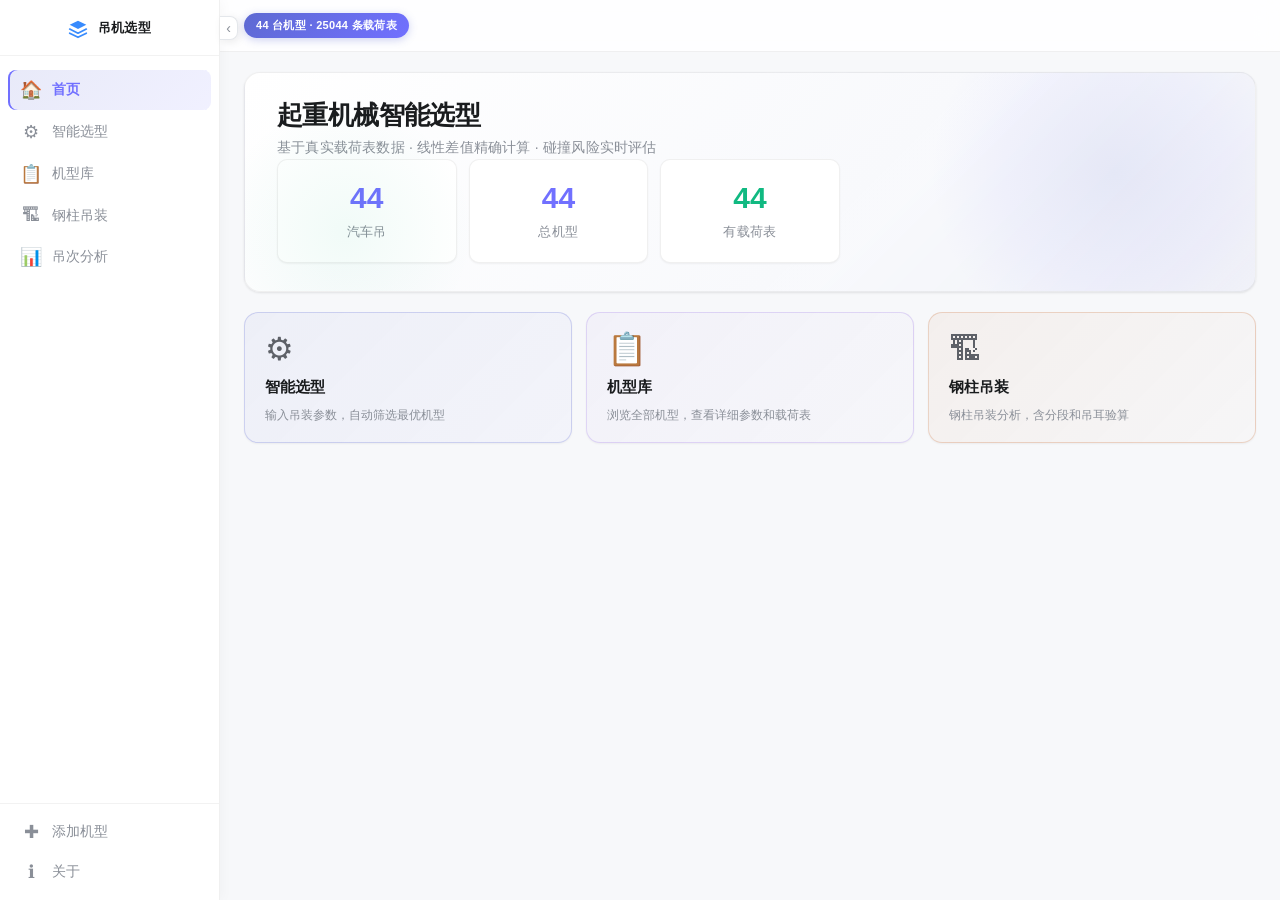
==== index_server.html @ 65203853 "@ fix: 扩大 SVG viewBox 解决参数示意图显示不全 - viewBox: 680x420 → 720x480（R 标注 y=427 不再被裁切） - max-height: 600px" ====
<!DOCTYPE html>
<html lang="zh">
<head>
<meta charset="UTF-8">
<meta name="viewport" content="width=device-width, initial-scale=1.0">
<title>吊机选型 · 钢柱吊装分析工具</title>
<meta http-equiv="Cache-Control" content="no-cache, no-store, must-revalidate">
<meta http-equiv="Pragma" content="no-cache">
<meta http-equiv="Expires" content="0">
<link rel="stylesheet" href="style.css?v=v2-20260517d">
</head>
<body>

<!-- ========== 左侧可折叠导航栏 ========== -->
<div class="app-sidebar" id="appSidebar">
  <div class="sidebar-brand" onclick="sp('home')">
    <svg width="20" height="20" viewBox="0 0 24 24" fill="none">
      <path d="M12 2L2 7l10 5 10-5-10-5z" fill="#388bfd"/>
      <path d="M2 17l10 5 10-5M2 12l10 5 10-5" stroke="#388bfd" stroke-width="2" stroke-linecap="round" stroke-linejoin="round"/>
    </svg>
    <span class="sidebar-brand-text">吊机选型</span>
  </div>
  <nav class="app-sidebar-nav">
    <button class="app-nav-btn active" id="nav-home" onclick="sp('home')">
      <span class="app-nav-icon">🏠</span>
      <span class="app-nav-label">首页</span>
    </button>
    <button class="app-nav-btn" id="nav-select" onclick="sp('select')">
      <span class="app-nav-icon">⚙</span>
      <span class="app-nav-label">智能选型</span>
    </button>
    <button class="app-nav-btn" id="nav-lib" onclick="sp('lib')">
      <span class="app-nav-icon">📋</span>
      <span class="app-nav-label">机型库</span>
    </button>
    <button class="app-nav-btn" id="nav-lift" onclick="sp('lift')">
      <span class="app-nav-icon">🏗</span>
      <span class="app-nav-label">钢柱吊装</span>
    </button>
    <button class="app-nav-btn" id="nav-diaoci" onclick="sp('diaoci')">
      <span class="app-nav-icon">📊</span>
      <span class="app-nav-label">吊次分析</span>
    </button>
  </nav>
  <div class="sidebar-footer">
    <button class="app-nav-btn" id="nav-add" onclick="sp('add')">
      <span class="app-nav-icon">✚</span>
      <span class="app-nav-label">添加机型</span>
    </button>
    <button class="app-nav-btn" id="nav-about" onclick="sp('about')">
      <span class="app-nav-icon">ℹ</span>
      <span class="app-nav-label">关于</span>
    </button>
  </div>
</div>

<!-- 折叠按钮（醒目手柄） -->
<button class="sidebar-toggle" id="sidebarToggle" onclick="toggleSidebar()" title="折叠/展开导航">
  <span id="toggleIcon">‹</span>
</button>

<!-- 主内容区（含顶栏） -->
<div class="app-main" id="appMain">

<!-- ========== 顶部导航（简化） ========== -->
<nav class="nav">
  <div class="nav-left">
    <span class="nav-badge" id="badge">加载中…</span>
  </div>
</nav>

<!-- ========== 首页 ========== -->
<div class="page active" id="page-home">

  <!-- Hero 统计区 -->
  <div class="home-hero">
    <h1>起重机械智能选型</h1>
    <p>基于真实载荷表数据 · 线性差值精确计算 · 碰撞风险实时评估</p>
    <div class="stats-grid" id="statsRow"></div>
  </div>

  <!-- 功能入口卡片 -->
  <div class="func-cards">
    <div class="func-card func-card-select" onclick="sp('select')">
      <div class="func-card-icon">⚙</div>
      <div class="func-card-title">智能选型</div>
      <div class="func-card-desc">输入吊装参数，自动筛选最优机型</div>
    </div>
    <div class="func-card func-card-lib" onclick="sp('lib')">
      <div class="func-card-icon">📋</div>
      <div class="func-card-title">机型库</div>
      <div class="func-card-desc">浏览全部机型，查看详细参数和载荷表</div>
    </div>
    <div class="func-card func-card-lift" onclick="sp('lift')">
      <div class="func-card-icon">🏗</div>
      <div class="func-card-title">钢柱吊装</div>
      <div class="func-card-desc">钢柱吊装分析，含分段和吊耳验算</div>
    </div>
  </div>
</div>

<!-- ========== 智能选型（独立页面） ========== -->
<div class="page" id="page-select">

  <div class="quick-select" id="selectSection">
    <div class="select-header">
      <h2>起重机械选型</h2>
      <button class="param-help-btn" id="paramHelpBtn" onclick="toggleParamHelp()" title="参数说明示意图">
        <svg width="16" height="16" viewBox="0 0 16 16" fill="none"><circle cx="8" cy="8" r="7" stroke="currentColor" stroke-width="1.5"/><path d="M8 5v1m0 5v.5" stroke="currentColor" stroke-width="1.5" stroke-linecap="round"/></svg>
        参数示意图
      </button>
    </div>
    <div class="param-diagram-wrap" id="paramDiagramWrap">
      <svg viewBox="0 0 720 480" width="100%" xmlns="http://www.w3.org/2000/svg">
        <title>起重机械选型参数示意图</title>
        <desc>展示吊装半径R、结构距离d、建筑高度Hb、构件重量G四个输入参数的空间位置关系</desc>
        <defs>
          <marker id="arr" viewBox="0 0 10 10" refX="8" refY="5" markerWidth="6" markerHeight="6" orient="auto-start-reverse"><path d="M2 1L8 5L2 9" fill="none" stroke="#534AB7" stroke-width="1.5" stroke-linecap="round" stroke-linejoin="round"/></marker>
          <marker id="arr2" viewBox="0 0 10 10" refX="8" refY="5" markerWidth="6" markerHeight="6" orient="auto-start-reverse"><path d="M2 1L8 5L2 9" fill="none" stroke="#185FA5" stroke-width="1.5" stroke-linecap="round" stroke-linejoin="round"/></marker>
        </defs>
        <rect x="40" y="390" width="560" height="20" fill="#B4B2A9"/>
        <rect x="40" y="400" width="560" height="4" fill="#888780"/>
        <rect x="420" y="90" width="70" height="310" fill="#EEEDFE" stroke="#534AB7" stroke-width="1.5" rx="4"/>
        <rect x="428" y="98" width="54" height="294" fill="none" stroke="#CECBF6" stroke-width="0.5"/>
        <text x="455" y="78" text-anchor="middle" font-size="12" fill="#3C3489" font-weight="500">建筑</text>
        <line x1="495" y1="90" x2="495" y2="400" stroke="#534AB7" stroke-width="1"/>
        <line x1="490" y1="90" x2="500" y2="90" stroke="#534AB7" stroke-width="1"/>
        <line x1="490" y1="400" x2="500" y2="400" stroke="#534AB7" stroke-width="1"/>
        <line x1="495" y1="245" x2="528" y2="245" stroke="#534AB7" stroke-width="1" stroke-dasharray="3 2"/>
        <polygon points="497,241 495,245 499,245" fill="#534AB7"/>
        <polygon points="497,249 495,245 499,245" fill="#534AB7"/>
        <text x="514" y="242" font-size="13" fill="#534AB7" font-weight="600" dominant-baseline="bottom">Hb</text>
        <rect x="50" y="375" width="80" height="20" fill="#F1EFE8" stroke="#5F5E5A" stroke-width="1" rx="3"/>
        <ellipse cx="58" cy="387" rx="7" ry="7" fill="#B4B2A9" stroke="#888780" stroke-width="1"/>
        <ellipse cx="122" cy="387" rx="7" ry="7" fill="#B4B2A9" stroke="#888780" stroke-width="1"/>
        <rect x="55" y="343" width="65" height="34" fill="#FAECE7" stroke="#D85A30" stroke-width="1.2" rx="4"/>
        <rect x="60" y="348" width="22" height="17" fill="#E6F1FB" stroke="#85B7EB" stroke-width="0.8" rx="2"/>
        <rect x="88" y="352" width="22" height="19" fill="#EAF3DE" stroke="#639922" stroke-width="1" rx="2"/>
        <rect x="74" y="298" width="12" height="47" fill="#E6F1FB" stroke="#378ADD" stroke-width="1" rx="2"/>
        <circle cx="80" cy="298" r="5" fill="#185FA5" stroke="#0C447C" stroke-width="1"/>
        <line x1="80" y1="298" x2="190" y2="138" stroke="#D85A30" stroke-width="5" stroke-linecap="round"/>
        <line x1="80" y1="298" x2="190" y2="138" stroke="#FAECE7" stroke-width="2" stroke-linecap="round"/>
        <circle cx="190" cy="138" r="4" fill="#D85A30"/>
        <circle cx="190" cy="138" r="6" fill="none" stroke="#993C1D" stroke-width="1.5"/>
        <line x1="190" y1="144" x2="190" y2="272" stroke="#5F5E5A" stroke-width="1.5" stroke-dasharray="5 3"/>
        <rect x="183" y="268" width="14" height="9" fill="#5F5E5A" stroke="#444441" stroke-width="1" rx="2"/>
        <rect x="168" y="278" width="44" height="26" fill="#EEEDFE" stroke="#534AB7" stroke-width="1.5" rx="3"/>
        <line x1="173" y1="283" x2="207" y2="283" stroke="#CECBF6" stroke-width="0.8"/>
        <line x1="173" y1="288" x2="207" y2="288" stroke="#CECBF6" stroke-width="0.8"/>
        <line x1="173" y1="293" x2="207" y2="293" stroke="#CECBF6" stroke-width="0.8"/>
        <text x="190" y="297" text-anchor="middle" font-size="11" fill="#3C3489" font-weight="600">G</text>
        <line x1="88" y1="415" x2="190" y2="415" stroke="#185FA5" stroke-width="1.5" marker-end="url(#arr2)"/>
        <line x1="88" y1="412" x2="88" y2="418" stroke="#185FA5" stroke-width="1.5"/>
        <line x1="190" y1="412" x2="190" y2="418" stroke="#185FA5" stroke-width="1.5"/>
        <text x="139" y="427" text-anchor="middle" font-size="13" fill="#185FA5" font-weight="600">R</text>
        <line x1="130" y1="380" x2="420" y2="380" stroke="#1D9E75" stroke-width="1.5" marker-end="url(#arr)"/>
        <line x1="130" y1="376" x2="130" y2="388" stroke="#1D9E75" stroke-width="1.5"/>
        <line x1="420" y1="376" x2="420" y2="388" stroke="#1D9E75" stroke-width="1.5"/>
        <text x="275" y="370" text-anchor="middle" font-size="13" fill="#1D9E75" font-weight="600">d</text>
        <line x1="220" y1="298" x2="255" y2="268" stroke="#534AB7" stroke-width="1" stroke-dasharray="3 2"/>
        <text x="258" y="270" font-size="13" fill="#534AB7" font-weight="600">G</text>
        <path d="M 80 298 A 36 36 0 0 0 104 272" fill="none" stroke="#D85A30" stroke-width="1" stroke-dasharray="3 2"/>
        <text x="94" y="278" font-size="11" fill="#D85A30">α</text>
        <line x1="205" y1="138" x2="260" y2="138" stroke="#993C1D" stroke-width="1" stroke-dasharray="3 2"/>
        <text x="263" y="133" font-size="11" fill="#993C1D">吊钩高度 h</text>
        <text x="263" y="147" font-size="11" fill="#993C1D">h = L₁·sin(α) + Hcrane</text>
        <line x1="88" y1="292" x2="107" y2="261" stroke="#FAECE7" stroke-width="0.8" opacity="0.7"/>
        <line x1="98" y1="289" x2="122" y2="253" stroke="#FAECE7" stroke-width="0.8" opacity="0.7"/>
        <line x1="108" y1="284" x2="137" y2="244" stroke="#FAECE7" stroke-width="0.8" opacity="0.7"/>
        <line x1="122" y1="277" x2="151" y2="233" stroke="#FAECE7" stroke-width="0.8" opacity="0.7"/>
        <line x1="137" y1="268" x2="166" y2="220" stroke="#FAECE7" stroke-width="0.8" opacity="0.7"/>
        <line x1="152" y1="258" x2="181" y2="207" stroke="#FAECE7" stroke-width="0.8" opacity="0.7"/>
        <line x1="167" y1="246" x2="190" y2="192" stroke="#FAECE7" stroke-width="0.8" opacity="0.7"/>
        <text x="300" y="412" text-anchor="middle" font-size="12" fill="#5F5E5A">汽车吊侧视图 · 仅供参考</text>
        <rect x="40" y="40" width="132" height="86" fill="white" stroke="#e4e7eb" stroke-width="0.5" rx="6"/>
        <text x="50" y="55" font-size="11" fill="#444441" font-weight="500">图例</text>
        <line x1="50" y1="67" x2="68" y2="67" stroke="#185FA5" stroke-width="1.5"/>
        <text x="74" y="71" font-size="11" fill="#185FA5" font-weight="600">R</text>
        <line x1="50" y1="83" x2="68" y2="83" stroke="#1D9E75" stroke-width="1.5"/>
        <text x="74" y="87" font-size="11" fill="#1D9E75" font-weight="600">d</text>
        <rect x="50" y="96" width="18" height="9" fill="#EEEDFE" stroke="#534AB7" stroke-width="1" rx="2"/>
        <text x="74" y="105" font-size="11" fill="#534AB7" font-weight="600">G</text>
        <line x1="50" y1="118" x2="68" y2="118" stroke="#D85A30" stroke-width="2"/>
        <text x="74" y="122" font-size="11" fill="#D85A30" font-weight="600">L₁</text>
      </svg>
    </div>
    <div class="form-grid select-grid">
      <div class="form-group">
        <label>构件重量 G(t) <span class="req">*</span></label>
        <input type="number" id="sW" placeholder="例：10" min="0.1" step="0.1">
      </div>
      <div class="form-group">
        <label>吊装半径 R(m) <span class="req">*</span></label>
        <input type="number" id="sR" placeholder="吊车回转中心 → 钢构件中心" min="1" step="0.5">
      </div>
      <div class="form-group">
        <label>建筑高度 Hb(m)</label>
        <input type="number" id="sH" placeholder="选填，影响臂长估算" min="0" step="0.5">
      </div>
      <div class="form-group">
        <label>结构距离 d(m)</label>
        <input type="number" id="sD" placeholder="吊车最外缘 → 建筑外表面" min="0" step="0.5">
      </div>
      <div class="form-group">
        <label>安全系数</label>
        <input type="number" id="sS" value="1.1" min="1.0" step="0.05">
      </div>
      <div class="form-group">
        <label>机械类型</label>
        <select id="sT"><option value="">全部</option></select>
      </div>
      <div class="form-group">
        <label>排序方式</label>
        <select id="sortBy">
          <option value="eff">按效率（推荐）</option>
          <option value="rated">按额定起重量</option>
          <option value="load">按机型吨位</option>
          <option value="boom">按臂长（越短越好）</option>
        </select>
      </div>
      <button class="btn btn-primary btn-select" onclick="doSelect()">🗂 开始分析 →</button>
    </div>
    <div class="select-tip" id="selectTip">
      <span id="selectTipText"></span>
    </div>
  </div>

  <!-- 选型结果 -->
  <div id="results" style="display:none">
    <div class="results-header" id="resultSummary"></div>
    <div id="resultFormula" style="display:none"></div>
    <div class="results-table">
      <div class="table-head">
        <span>#</span>
        <span>机型</span>
        <span>品牌</span>
        <span>类型</span>
        <span>推荐臂长</span>
        <span>额定起重</span>
        <span>效率</span>
        <span>最大吨位</span>
        <span>操作</span>
      </div>
      <div id="resultList"></div>
    </div>
  </div>
  <div id="emptyRes" class="empty-state" style="display:none">
    <div class="icon">🔍</div>
    <p>未找到符合条件的机型，请尝试调整参数</p>
  </div>
</div>

<!-- ========== 机型库 ========== -->
<div class="page" id="page-lib">
  <div class="lib-header">
    <h2>机型库 <span id="libStat" class="lib-stat-text"></span></h2>
  </div>
  <div class="search-bar">
    <input type="text" id="libS" placeholder="🔍 搜索品牌 / 型号…" oninput="renderLib(1)">
  </div>
  <div class="type-filter" id="typeFilter"></div>
  <div id="libGrid" class="lib-cards"></div>
  <div id="libEmpty" class="empty-state" style="display:none">
    <div class="icon">📭</div>
    <p>无匹配机型</p>
  </div>
  <div class="pagination" id="libPgn"></div>
</div>

<!-- ========== 添加机型 ========== -->
<div class="page" id="page-add">
  <div class="add-header">
    <h2>✚ 添加机型</h2>
    <p class="add-hint">录入机型基本参数及载荷表数据，保存后自动并入选型数据库。<span id="userCraneCount" class="count-badge">已录入 0 台</span></p>
  </div>

  <!-- 基本信息 -->
  <div class="add-section">
    <h3>基本信息</h3>
    <div class="form-grid-2">
      <div class="form-group">
        <label>品牌 <span class="req">*</span></label>
        <input type="text" id="f-brand" placeholder="如：三一、徐工、中联">
      </div>
      <div class="form-group">
        <label>型号 <span class="req">*</span></label>
        <input type="text" id="f-model" placeholder="如：STC550T、SCC1000T">
      </div>
      <div class="form-group">
        <label>类型 <span class="req">*</span></label>
        <select id="f-type">
          <option value="">请选择</option>
          <option>汽车吊</option>
          <option>履带吊</option>
          <option>塔吊</option>
        </select>
      </div>
      <div class="form-group">
        <label>最大额定起重量 (t) <span class="req">*</span></label>
        <input type="number" id="f-max-load" placeholder="如：55" min="0.1" step="0.1">
      </div>
    </div>
  </div>

  <!-- 尺寸参数 -->
  <div class="add-section">
    <h3>尺寸参数</h3>
    <div class="form-grid-2">
      <div class="form-group">
        <label>全长 (mm)</label>
        <input type="number" id="f-length" placeholder="如：13800" min="0">
      </div>
      <div class="form-group">
        <label>全宽 (mm)</label>
        <input type="number" id="f-width" placeholder="如：3300" min="0">
      </div>
      <div class="form-group">
        <label>全高 (mm)</label>
        <input type="number" id="f-height" placeholder="如：3950" min="0">
      </div>
      <div class="form-group">
        <label>整机重量 (t)</label>
        <input type="number" id="f-weight" placeholder="如：41" min="0" step="0.1">
      </div>
    </div>
  </div>

  <!-- 臂架参数 -->
  <div class="add-section">
    <h3>臂架参数</h3>
    <div class="form-grid-2">
      <div class="form-group">
        <label>主臂最短 (m)</label>
        <input type="number" id="f-boom-min" placeholder="如：11.5" min="0" step="0.1">
      </div>
      <div class="form-group">
        <label>主臂最长 (m)</label>
        <input type="number" id="f-boom-max" placeholder="如：43" min="0" step="0.1">
      </div>
      <div class="form-group">
        <label>副臂长度 (m)</label>
        <input type="number" id="f-jib" placeholder="如：9.5" min="0" step="0.1">
      </div>
      <div class="form-group">
        <label>基本臂节数</label>
        <input type="number" id="f-boom-sec" placeholder="如：4" min="1">
      </div>
    </div>
  </div>

  <!-- 费用参数 -->
  <div class="add-section">
    <h3>费用参数</h3>
    <div class="form-grid-2">
      <div class="form-group">
        <label>租赁费/月</label>
        <input type="number" id="f-rental-month" placeholder="如：50000" min="0">
      </div>
      <div class="form-group">
        <label>租赁费/台班</label>
        <input type="number" id="f-rental-shift" placeholder="如：3000" min="0">
      </div>
      <div class="form-group">
        <label>燃油费/台班</label>
        <input type="number" id="f-fuel-fee" placeholder="如：800" min="0">
      </div>
    </div>
  </div>

  <!-- 载荷表 -->
  <div class="add-section">
    <h3>载荷表 <span class="req">*</span></h3>
    <p class="section-hint">输入同一工况下（固定臂长）的半径与对应额定载荷，逐行添加。如需添加多个臂长，重复此表。</p>
    <div class="chart-table-wrap">
      <table class="lc-edit-table" id="chartEditTable">
        <thead>
          <tr>
            <th>臂长 (m)</th>
            <th>作业半径 (m)</th>
            <th>额定载荷 (t)</th>
            <th>说明</th>
            <th></th>
          </tr>
        </thead>
        <tbody id="chartRows">
          <tr class="chart-row">
            <td><input type="number" class="ce-boom" placeholder="如：12" step="0.5" min="0"></td>
            <td><input type="number" class="ce-radius" placeholder="如：3" step="0.5" min="0"></td>
            <td><input type="number" class="ce-load" placeholder="如：46" step="0.1" min="0"></td>
            <td><input type="text" class="ce-note" placeholder="可选备注"></td>
            <td><button class="btn-remove-row" onclick="removeChartRow(this)">✕</button></td>
          </tr>
        </tbody>
      </table>
    </div>
    <button class="btn btn-secondary" onclick="addChartRow()">＋ 添加载荷行</button>
    <button class="btn btn-secondary" onclick="addBoomGroup()">＋ 添加新臂长</button>
    <div id="chartHint" class="field-hint" style="display:none"></div>
  </div>

  <!-- 提交 -->
  <div class="add-footer">
    <button class="btn btn-secondary" onclick="exportUserCranes()">⬇ 导出我的数据</button>
    <button class="btn btn-secondary" onclick="document.getElementById('importFile').click()">⬆ 导入 JSON</button>
    <input type="file" id="importFile" accept=".json" style="display:none" onchange="importUserCranes(this)">
    <button class="btn btn-primary" onclick="submitCrane()">保存机型 →</button>
  </div>

  <!-- xlsx 批量导入 -->
  <div class="add-section" style="margin-top:16px">
    <h3>📂 批量导入 Excel</h3>
    <p class="section-hint">上传符合模板格式的 xlsx 文件，自动识别机型及载荷表数据，追加到数据库。</p>
    <div class="import-xlsx-bar">
      <button class="btn btn-secondary" onclick="downloadXlsxTemplate()">⬇ 下载空白模板</button>
      <label class="btn btn-primary" style="margin:0;cursor:pointer">
        ⬆ 选择 xlsx 文件导入
        <input type="file" id="xlsxImportFile" accept=".xlsx,.xls" style="display:none" onchange="importXlsxFile(this)">
      </label>
    </div>
    <!-- 导入预览区 -->
    <div id="xlsxPreview" style="display:none;margin-top:16px">
      <div class="xlsx-preview-header">
        <h4 id="xlsxPreviewTitle">预览导入数据</h4>
        <button class="btn btn-primary" onclick="confirmXlsxImport()">✓ 确认导入</button>
        <button class="btn btn-secondary" onclick="cancelXlsxImport()">✕ 取消</button>
      </div>
      <div id="xlsxPreviewBody" class="xlsx-preview-body"></div>
    </div>
  </div>

  <!-- 已录入列表 -->
  <div class="add-section" id="userCranesSection" style="display:none">
    <h3>已录入的机型 <span id="userCraneListCount"></span></h3>
    <div id="userCraneList" class="user-crane-list"></div>
  </div>
</div>

<!-- ========== 钢柱吊装分析 ========== -->
<div class="page" id="page-lift">

  <!-- 标题区 -->
  <div class="lift-hero">
    <h1>钢柱吊装分析</h1>
    <p>输入截面规格 → 自动计算分段重量 → 匹配吊装机械性能 → 输出分段吊装表</p>
  </div>

  <div class="lift-layout">

    <!-- 左栏：参数输入 -->
    <div class="lift-left">

      <!-- 截面输入 -->
      <div class="lift-card">
        <h3 class="lift-card-title">截面信息</h3>
        <!-- 主输入区：类型选择 + 参数输入（始终可见） -->
        <div class="sec-main-input">
          <div class="sec-type-row">
            <div class="form-group">
              <label>截面类型 <span class="req">*</span></label>
              <select id="sec-main-type" onchange="secMainTypeChange()">
                <option value="HW">H型钢 (HW/HM/HN)</option>
                <option value="BOX">箱型截面 □/▭</option>
                <option value="CHS">圆管 Ø</option>
                <option value="CRU">十字形 +</option>
              </select>
            </div>
          </div>
          <div class="sec-dims-row" id="secMainDims">
            <!-- 动态参数输入（根据类型切换） -->
          </div>
        </div>

        <!-- 数据库搜索（辅助工具，可折叠） -->
        <div class="sec-db-search">
          <div class="sec-db-toggle" onclick="secDbToggle()">
            <span>📚 从数据库选择截面</span>
            <span id="secDbArrow" class="sec-arrow">▾</span>
          </div>
          <div id="secDbPanel" style="display:none">
            <div class="form-group" style="margin-top:8px">
              <input type="text" id="lift-sec" placeholder="输入型号关键词搜索…" oninput="liftOnSectionChange()">
              <div class="sec-suggest" id="secSuggest"></div>
            </div>
          </div>
        </div>

        <!-- 截面详情（双栏布局：左侧SVG工程图，右侧参数卡片） -->
        <div id="liftSecInfo" style="display:none">
          <!-- 空状态 -->
          <div class="sec-empty-wrap" id="secEmptyState">
            <div class="sec-empty-icon">📐</div>
            <div class="sec-empty-title">选择截面类型并输入参数</div>
            <div class="sec-empty-sub">截面示意图和参数将显示在这里</div>
          </div>

          <!-- 有数据时：上下单栏布局（SVG在上，信息在下） -->
          <div class="sec-viz-layout" id="secVizLayout" style="display:none">
            <!-- 上：SVG工程图纸 -->
            <div id="secSvgWrap" class="sec-svg-wrap">
              <div id="secSvg" class="sec-svg"></div>
            </div>
            <!-- 下：参数信息 -->
            <div class="sec-info-panel">
              <!-- 截面类型标签 + 名称 同行 -->
              <div class="sec-info-header">
                <div class="sec-type-badge" id="secTypeBadge">
                  <span id="secTypeIcon">▭</span>
                  <span id="secTypeLabel">H型钢</span>
                </div>
                <div id="liftSecModel" class="sec-name">—</div>
              </div>
              <!-- 关键指标卡片（仅截面积 + 线重，两列） -->
              <div class="sec-metric-row">
                <div class="sec-metric-card">
                  <div class="sec-metric-val" id="secMetA">—</div>
                  <div class="sec-metric-label">截面积 A</div>
                  <div class="sec-metric-unit">mm²</div>
                </div>
                <div class="sec-metric-card">
                  <div class="sec-metric-val" id="secMetW">—</div>
                  <div class="sec-metric-label">线重 w</div>
                  <div class="sec-metric-unit">kg/m</div>
                </div>
              </div>
              <!-- 详细参数 -->
              <div class="sec-params-grid" id="liftSpecRows"></div>
            </div>
          </div>
        </div>
      </div>

      <!-- 分段参数 -->
      <div class="lift-card">
        <h3 class="lift-card-title">层高表</h3>

        <!-- 顶部工具栏 -->
        <div class="fl-toolbar">
          <div class="fl-toolbar-left">
            <span class="fl-stat" id="flStat">共 0 层，总高 —</span>
          </div>
          <div class="fl-toolbar-right">
            <button class="btn btn-ghost btn-xs" onclick="flImportCsv()">📋 导入 CSV</button>
            <input type="file" id="flCsvInput" accept=".csv,.txt" style="display:none" onchange="flOnCsvFile(this)">
            <div class="fl-preset-wrap">
              <button class="btn btn-ghost btn-xs" onclick="flTogglePreset()">📥 预设方案 ▾</button>
              <div class="fl-preset-panel" id="flPresetPanel">
                <div class="fl-preset-item" onclick="flLoadPreset3()">🏗️ 超高层 32层（146.8m）</div>
              </div>
            </div>
            <button class="btn btn-ghost btn-xs" onclick="flAddRow()">＋ 加行</button>
            <button class="btn btn-ghost btn-xs btn-danger" onclick="flClearAll()">清空</button>
          </div>
        </div>

        <!-- 粘贴导入区 -->
        <div class="fl-import-area" id="flImportArea" style="display:none">
          <div class="fl-import-hint">粘贴 CSV/Tab 分隔的层高数据，格式：<code>楼层名,\t层高(m)</code> 或 <code>楼层名,\t标高(m),\t层高(m)</code></div>
          <textarea class="fl-import-ta" id="flImportTa" placeholder="楼层名	层高
1F	4.9
2F	4.5
3F	4.5
4F	4.5"></textarea>
          <div class="fl-import-btns">
            <button class="btn btn-primary btn-xs" onclick="flDoImport()">导入并应用</button>
            <button class="btn btn-ghost btn-xs" onclick="flCancelImport()">取消</button>
          </div>
        </div>

        <!-- 层高表 -->
        <div class="fl-table-wrap">
          <table class="fl-table" id="flTable">
            <thead>
              <tr>
                <th class="fl-col-del"></th>
                <th class="fl-col-num">#</th>
                <th class="fl-col-name">楼层名称</th>
                <th class="fl-col-elev">标高(m)</th>
                <th class="fl-col-h">层高(m)</th>
                <th class="fl-col-tag">分区</th>
              </tr>
            </thead>
            <tbody id="flTableBody">
            </tbody>
          </table>
        </div>

        <!-- 分段设置（随层高表联动） -->
        <div class="fl-seg-settings">
          <div class="fl-seg-row">
            <div class="form-group">
              <label>分段方式 <span class="req">*</span></label>
              <select id="lift-seg-pf" onchange="debounce(liftCalc, 'lc', 150)">
                <option value="1" selected>一层一段</option>
                <option value="2">两层一段</option>
                <option value="3">三层一段</option>
              </select>
            </div>
            <div class="form-group">
              <label>节点放大系数</label>
              <input type="number" id="lift-amp" placeholder="如：1.05" step="0.01" min="1.0" value="1.05" oninput="debounce(liftCalc, 'lc', 200)">
            </div>
          </div>
          <div class="lift-calc-summary" id="liftCalcSummary"></div>
        </div>
      </div>

      <!-- 吊装参数 -->
      <div class="lift-card">
        <h3 class="lift-card-title">吊装参数</h3>
        <div class="form-group">
          <label>选用机械 <span class="req">*</span></label>
          <select id="lift-crane" onchange="liftOnCraneChange()">
            <option value="">— 先在「选型」页选型 —</option>
          </select>
        </div>
        <div class="form-grid-2">
          <div class="form-group">
            <label>吊装半径 R (m) <span class="req">*</span></label>
            <input type="number" id="lift-radius" placeholder="如：30" step="0.5" min="1" value="30" oninput="debounce(updateLiftTableCrane, 'rc', 200)">
          </div>
          <div class="form-group">
            <label>臂长 (m)</label>
            <select id="lift-boom-sel" onchange="debounce(updateLiftTableCrane, 'rc', 150)">
              <option value="">— 自动匹配 —</option>
            </select>
          </div>
        </div>
        <div class="lift-crane-info" id="liftCraneInfo" style="display:none">
          <div class="lp-item"><span class="lp-l">机械型号</span><span class="lp-v" id="liftCraneModel">—</span></div>
          <div class="lp-item"><span class="lp-l">额定起重量</span><span class="lp-v" id="liftCraneRated">—</span></div>
          <div class="lp-item"><span class="lp-l">当前半径额定</span><span class="lp-v accent" id="liftCraneAtR">—</span></div>
        </div>
      </div>

      <button class="btn btn-primary lift-btn" onclick="liftCalc()">🧮 计算分段</button>

    </div><!-- /lift-left -->

    <!-- 右栏：结果表格 -->
    <div class="lift-right">
      <div class="lift-card lift-card-full">
        <div class="lift-table-header">
          <h3 class="lift-card-title">分段吊装表</h3>
          <div class="lift-table-actions">
            <button class="btn btn-secondary btn-sm" onclick="liftExportCsv()">⬇ 导出 CSV</button>
          </div>
        </div>
        <div class="lift-table-wrap" id="liftTableWrap">
          <div class="lift-empty" id="liftEmpty">
            <div class="icon">📋</div>
            <p>输入截面参数并点击「计算分段」<br>即可生成吊装分段表</p>
          </div>
          <table class="lift-table" id="liftTable" style="display:none">
            <thead>
              <tr>
                <th>分段</th>
                <th>截面</th>
                <th>段长(m)</th>
                <th>单重(t)</th>
                <th>总吊重(t)<br><span class="th-sub">含吊钩吊绳</span></th>
                <th>吊装机械</th>
                <th>半径(m)</th>
                <th>性能(t)</th>
                <th>效率</th>
              </tr>
            </thead>
            <tbody id="liftTableBody"></tbody>
          </table>
        </div>
      </div>
    </div><!-- /lift-right -->

  </div><!-- /lift-layout -->
</div><!-- /page-lift -->

<!-- ========== 关于 ========== -->
<div class="page" id="page-about">
  <div class="about-card">
    <h3>关于 吊机选型</h3>
    <p>版本：<span class="version-badge">v2.1</span> 起重机械综合决策工具</p>
    <p>基于真实载荷表数据，支持线性差值精确计算、选型合理性评估、吊臂碰撞分析。</p>
    <p>数据来源：厂家官方样本及行业标准。载荷表为近似估算，选型结果仅供参考，实际选用前请查阅厂家正式技术文件。</p>
  </div>
  <div class="about-card" id="bodyBadge"></div>
</div>

<!-- ========== 详情页（全屏）========== -->
<div class="page page-detail" id="page-detail">

  <!-- 顶部栏：机型图 + 标题 + 横向Tab -->
  <div class="detail-topbar">
    <div class="detail-topbar-img">
      <img id="dImg" src="" style="display:none;max-width:120px;max-height:80px;object-fit:contain;border-radius:8px;border:1px solid var(--border);background:var(--surface)">
    </div>
    <div class="detail-topbar-title">
      <h2 id="dModel">—</h2>
      <span id="dBrand" class="detail-brand"></span>
      <span class="type-badge" id="dBadge">—</span>
    </div>
  </div>

  <!-- 横向Tab栏 -->
  <div class="detail-tab-bar">
    <button class="detail-tab-item active" id="tab-spec" onclick="switchTab('spec')">📐 规格参数</button>
    <button class="detail-tab-item" id="tab-chart" onclick="switchTab('chart')">📊 性能表</button>
    <button class="detail-tab-item" id="tab-verify" onclick="switchTab('verify')">🧮 性能验算</button>
    <button class="detail-tab-item" id="tab-spread" onclick="switchTab('spread')">⚖️ 吊具计算</button>
    <button class="detail-tab-item" id="tab-collision" onclick="switchTab('collision')">⚠ 碰撞分析</button>
  </div>

  <!-- 内容区（滚动） -->
  <div class="detail-body">

    <!-- 规格参数 -->
    <div class="tab-panel active" id="panel-spec">
      <div class="specs-grid" id="dParams"></div>
    </div>

    <!-- 性能表 -->
    <div class="tab-panel" id="panel-chart">
      <div class="perf-detail-toolbar">
        <div class="perf-filter-row">
          <span class="perf-filter-label">工况类型</span>
          <select id="typeSelect" class="cond-select" onchange="onTypeChange()">
            <option value="">全部</option>
          </select>
          <span class="perf-filter-label">工况说明</span>
          <select id="condSelect" class="cond-select" onchange="onCondChange()" style="display:none">
            <option value="">全部</option>
          </select>
          <span class="perf-filter-label">配重/支腿</span>
          <select id="cgSelect" class="cond-select" onchange="onCgChange()" style="display:none">
            <option value="">全部</option>
          </select>
        </div>
        <div class="perf-filter-row">
          <span class="perf-filter-label">主臂长度</span>
          <select id="boomLenSelect" class="boom-len-select" onchange="onBoomLenChange()">
            <option value="">全部臂长</option>
          </select>
          <span class="perf-filter-label" id="jibLabel" style="display:none">副臂长度</span>
          <select id="jibLenSelect" class="boom-len-select" onchange="onJibLenChange()" style="display:none">
            <option value="">全部副臂</option>
          </select>
          <span class="perf-hint" id="perfDataInfo"></span>
        </div>
      </div>
      <div class="perf-table-wrap" id="perfTableWrap"></div>
      <div class="perf-actions">
        <button class="btn btn-ghost btn-xs" onclick="perfExportCsv()">⬇ 导出 CSV</button>
      </div>
    </div>

    <!-- 性能验算 -->
    <div class="tab-panel" id="panel-verify">
      <div class="verify-grid">
        <div class="form-group"><label>吊装半径 R (m)</label><input type="number" id="qR" placeholder="例：30" step="0.5"></div>
        <div class="form-group"><label>构件重量 (t)</label><input type="number" id="qW" placeholder="留空仅查额定值"></div>
        <div class="form-group"><label>臂长 (m)</label><select id="qBoom"></select></div>
        <button class="btn btn-primary" onclick="runQ()">计算 →</button>
      </div>
      <div id="qResult"></div>
    </div>

    <!-- 吊具计算 -->
    <div class="tab-panel" id="panel-spread">
      <div class="spread-intro">输入构件重量，系统自动匹配吊钩档位；输入钢丝绳重量，计算吊装总重量</div>
      <div class="spread-config-card" id="spreadCard">
        <div class="spread-empty" id="spreadEmpty">该机型暂无吊具参数数据</div>
        <div id="spreadContent" style="display:none">

          <!-- 档位说明 -->
          <div class="spread-tiers-info" id="spreadTiersInfo"></div>

          <!-- 输入区 -->
          <div class="spread-inputs">
            <div class="form-group">
              <label>构件重量 (t) <span class="req">*</span></label>
              <input type="number" id="spCargo" placeholder="输入构件重量" step="0.1" min="0" oninput="onSpreadCargoChange()">
            </div>
            <div class="form-group">
              <label>钢丝绳重量 (t)</label>
              <input type="number" id="spRope" placeholder="输入钢丝绳/吊绳重量" step="0.01" min="0" value="0" oninput="calcSpreadTotal()">
            </div>
          </div>

          <!-- 计算结果 -->
          <div class="spread-result" id="spreadResult" style="display:none">
            <div class="spread-result-title">吊装总重量</div>
            <div class="spread-result-num" id="spreadTotalNum">—</div>
            <div class="spread-result-formula" id="spreadFormula"></div>
            <div class="spread-result-hook" id="spHookLabel"></div>
          </div>
        </div>
      </div>
    </div>

    <!-- 碰撞分析 -->
    <div class="tab-panel" id="panel-collision">
      <div class="verify-grid">
        <div class="form-group"><label>站位距建筑 (m)</label><input type="number" id="colDist" placeholder="吊车到建筑距离"></div>
        <div class="form-group"><label>建筑高度 (m)</label><input type="number" id="colBH" placeholder="建筑物高度"></div>
        <div class="form-group"><label>臂仰角 (°)</label><input type="number" id="colBT" placeholder="留空按臂长估算" step="0.5"></div>
        <button class="btn btn-primary" onclick="runCol()">分析 →</button>
      </div>
      <div class="chart-wrap" id="colSvg"></div>
    </div>

  </div><!-- /detail-body -->
</div><!-- /page-detail -->

<!-- ========== 吊次分析 ========== -->
<div class="page" id="page-diaoci">
  <div class="lift-hero">
    <h1>📊 吊次分析</h1>
    <p>输入构件参数，自动计算总吊次和工期，支持多机械组合与效率表查询</p>
  </div>

  <!-- 子 Tab -->
  <div class="sub-tabs" style="margin-bottom:16px">
    <button class="sub-tab active" id="diaoci-tab-table" onclick="diaociSwitchTab('table')">📋 吊次分析表</button>
    <button class="sub-tab" id="diaoci-tab-eff" onclick="diaociSwitchTab('eff')">📐 吊装效率表</button>
  </div>

  <!-- ===== 吊次分析表 ===== -->
  <div id="diaoci-panel-table">

    <!-- 机械组合区 -->
    <div class="card" style="margin-bottom:12px">
      <div class="card-title" style="display:flex;align-items:center;justify-content:space-between">
        <span>🚜 机械组合</span>
        <button class="btn btn-ghost btn-xs" onclick="diaociAddMachine()">＋ 添加机械</button>
      </div>
      <div id="diaoci-machines">
        <!-- 动态填充 -->
      </div>
    </div>

    <!-- 说明与调整参数 -->
    <div class="card" style="margin-bottom:12px">
      <div class="card-title">📝 调整参数</div>
      <div class="form-grid-5" style="gap:10px">
        <div class="form-group">
          <label>天气/工序系数</label>
          <input type="number" id="diaoci-k-weather" value="1.2" step="0.05" min="0.1" oninput="diaociCalc()">
        </div>
        <div class="form-group">
          <label>机械使用占比</label>
          <input type="number" id="diaoci-k-util" value="0.8" step="0.05" min="0.1" max="1" oninput="diaociCalc()">
        </div>
        <div class="form-group">
          <label>每日工作时长 (h)</label>
          <input type="number" id="diaoci-hours" value="10" step="1" min="1" oninput="diaociCalc()">
        </div>
        <div class="form-group">
          <label>夜间卸货占比</label>
          <input type="number" id="diaoci-k-night" value="0.1" step="0.05" min="0" max="1" oninput="diaociCalc()">
        </div>
        <div class="form-group">
          <label>其他吊装占比</label>
          <input type="number" id="diaoci-k-other" value="0.1" step="0.05" min="0" max="1" oninput="diaociCalc()">
        </div>
      </div>
      <div style="font-size:12px;color:var(--text-muted);margin-top:6px;line-height:1.8">
        说明：① 天气/工序系数含雨雪、交叉作业等影响，默认1.2；② 机械使用占比钢结构吊机占现场比例，默认0.8；③ 夜间卸货占比：夜间卸货不占用白天吊装时间；④ 其他吊装占比：总吊次中气瓶吊笼、焊机等非主要构件吊装所占比例，用于计算"其他"行吊次
      </div>
    </div>

    <!-- 吊次数据表 -->
    <div class="card" style="margin-bottom:12px">
      <div class="card-title" style="display:flex;align-items:center;justify-content:space-between">
        <span>📦 构件吊次</span>
        <button class="btn btn-ghost btn-xs" onclick="diaociAddRow()">＋ 添加行</button>
      </div>
      <div class="tbl" style="overflow-x:auto">
        <table style="min-width:900px">
          <thead>
            <tr>
              <th style="width:120px">结构类型</th>
              <th style="width:100px">构件位置</th>
              <th style="width:110px">构件类型</th>
              <th style="width:120px">分段类型</th>
              <th style="width:70px;text-align:right">构件数量</th>
              <th style="width:70px;text-align:right">调整系数</th>
              <th style="width:80px;text-align:right">吊次合计</th>
              <th style="width:90px;text-align:right">效率/台班</th>
              <th style="width:100px;text-align:right">单台机械时间(d)</th>
              <th style="width:90px;text-align:right">总时间(d)</th>
              <th style="width:40px"></th>
            </tr>
          </thead>
          <tbody id="diaoci-rows">
            <!-- 动态行 -->
          </tbody>
        </table>
      </div>
    </div>

    <!-- 汇总 -->
    <div class="card" style="margin-bottom:12px">
      <div class="card-title">📈 汇总结果</div>
      <div style="display:flex;gap:16px;flex-wrap:wrap">
        <div class="stat-card">
          <div class="stat-v" id="diaoci-total-diaoci">0</div>
          <div class="stat-l">总吊次</div>
        </div>
        <div class="stat-card">
          <div class="stat-v" id="diaoci-total-days">0</div>
          <div class="stat-l">预计总工期(d)</div>
        </div>
        <div class="stat-card">
          <div class="stat-v" id="diaoci-total-diaoci-day">0</div>
          <div class="stat-l">综合日吊次</div>
        </div>
        <div class="stat-card">
          <div class="stat-v" id="diaoci-total-cranes">0</div>
          <div class="stat-l">机械数量(台)</div>
        </div>
      </div>
    </div>
  </div>

  <!-- ===== 吊装效率表 ===== -->
  <div id="diaoci-panel-eff" style="display:none">
    <div class="card">
      <div class="card-title" style="display:flex;align-items:center;justify-content:space-between">
        <span>📐 吊装效率基准表</span>
        <div style="display:flex;gap:8px">
          <button class="btn btn-ghost btn-xs" id="diaoci-eff-edit-btn" onclick="diaociToggleEffEdit()">✏️ 编辑</button>
          <button class="btn btn-ghost btn-xs" id="diaoci-eff-add-btn" onclick="diaociAddEffRow()" style="display:none">＋ 新增行</button>
          <button class="btn btn-ghost btn-xs" id="diaoci-eff-save-btn" onclick="diaociSaveEffEdit()" style="display:none">✓ 保存</button>
          <button class="btn btn-ghost btn-xs" id="diaoci-eff-reset-btn" onclick="diaociResetEff()" style="display:none">↩ 重置</button>
        </div>
      </div>
      <div style="display:flex;gap:12px;margin-bottom:12px;flex-wrap:wrap;align-items:flex-end">
        <div class="form-group" style="flex:1;min-width:180px">
          <label>筛选结构类型</label>
          <select id="diaoci-eff-filter" onchange="diaociRenderEffTable()">
            <option value="">全部</option>
            <option>框架结构</option>
            <option>高层、超高层</option>
            <option>空间网架、网壳结构</option>
            <option>空间桁架结构</option>
            <option>异形特殊结构</option>
            <option>支撑架</option>
          </select>
        </div>
        <div class="form-group" style="flex:1;min-width:150px">
          <label>筛选机械类型</label>
          <select id="diaoci-eff-mtype" onchange="diaociRenderEffTable()">
            <option value="">全部</option>
            <option>汽车吊</option>
            <option>履带吊</option>
            <option>塔吊</option>
          </select>
        </div>
      </div>
      <div style="font-size:12px;color:var(--text-muted);margin-bottom:8px;background:var(--bg-elevated);padding:8px 12px;border-radius:6px;border-left:3px solid var(--accent)">
        📌 效率值单位：次/台班（10h），已含调整系数。可点"编辑"修改或新增行，修改会影响吊次计算。塔吊按高度范围选取。
      </div>
      <div class="tbl" style="overflow-x:auto">
        <table style="min-width:1000px;font-size:13px">
          <thead id="diaoci-eff-thead"></thead>
          <tbody id="diaoci-eff-tbody"></tbody>
        </table>
      </div>
    </div>
  </div>
</div><!-- /page-diaoci -->

<!-- Toast 提示 -->
<div class="toast" id="toast" style="display:none"></div>

<!-- 图片放大弹窗 -->
<div id="imgLightbox" style="display:none;position:fixed;inset:0;z-index:9999;background:rgba(0,0,0,0.85);backdrop-filter:blur(8px);align-items:center;justify-content:center;flex-direction:column;gap:16px;cursor:zoom-out" onclick="closeImgLightbox()">
  <img id="lightboxImg" src="" style="max-width:90vw;max-height:80vh;object-fit:contain;border-radius:12px;box-shadow:0 8px 40px rgba(0,0,0,0.5)">
  <div id="lightboxCaption" style="color:#fff;font-size:14px;font-weight:600;text-align:center;opacity:0.8"></div>
  <div style="color:rgba(255,255,255,0.5);font-size:20px;position:absolute;top:16px;right:24px;cursor:pointer">✕</div>
</div>

</div><!-- /app-main -->
<script src="data.js?v=v2-20260506"></script>
<script src="app.js?v=v2-20260506"></script>
</body>
</html>
---- style.css ----
/* ============================================================
   吊联选型 · Linear-Inspired 精密工程亮色 UI
   Design: Light Precision Engineering / 浅色精密工程风格
   基于 Linear App Design System · 亮色版
   ============================================================ */

/* ── CSS 变量 — Linear Light Design Tokens ─────────────── */
:root {
  /* 背景层级（由深到浅 — Linear 亮色） */
  --bg-base:    #ffffff;   /* 页面底色（纯白） */
  --bg-panel:   #f5f6f8;   /* 侧边栏背景（浅灰白） */
  --bg-surface: #ffffff;   /* 卡片/内容区（白） */
  --bg-elevated:#f8f9fb;   /* 悬浮/激活元素（更浅） */
  --bg-hover:   #ebedf0;   /* hover 态 */

  /* 文字层级 */
  --text-primary:   #1a1c1e;  /* 主要文字（近黑） */
  --text-secondary: #5e6168;  /* 次要文字 */
  --text-muted:     #8a8f98;  /* 弱化文字 */
  --text-disabled:  #b0b4b9;  /* 禁用/时间戳 */

  /* 强调色 — Linear 靛蓝紫 */
  --accent:      #5e6ad2;   /* 品牌靛蓝 */
  --accent-glow: #7170ff;   /* 交互高亮 */
  --accent-hover:#828fff;   /* hover 态 */
  --accent-soft: rgba(113,112,255,0.10); /* 柔和高亮 */

  /* 状态色 */
  --green:   #10b981;   /* 成功/安全 */
  --green-soft: rgba(16,185,129,0.10);
  --yellow:  #d4a017;  /* 警告/偏紧 */
  --yellow-soft: rgba(212,160,23,0.10);
  --red:     #e5484d;  /* 危险/超载 */
  --red-soft: rgba(229,72,77,0.10);
  --orange:  #e5583e;   /* 橙色警示 */
  --orange-soft: rgba(229,88,62,0.10);
  --teal:    #3e9ab9;  /* 青色次要 */
  --purple:  #8250e8;

  /* 边框（实色浅灰） */
  --border-subtle:   #e4e7eb;  /* 极细边框 */
  --border-standard: #d0d5dd;  /* 标准边框 */
  --border-strong:   #b0b8c4;  /* 强调边框 */

  /* 表面层叠 */
  --surface-card:  #ffffff;   /* 卡片背景 */
  --surface-hover: #f5f6f8;   /* hover 背景 */
  --surface-active: #ebedf0;   /* 激活背景 */

  /* 圆角 */
  --radius-xs: 3px;
  --radius-sm: 5px;
  --radius-md: 8px;
  --radius-lg: 10px;
  --radius-xl: 14px;
  --radius-2xl: 16px;

  /* 阴影 */
  --shadow-xs:  0 1px 2px rgba(0,0,0,0.05);
  --shadow-sm:  0 1px 3px rgba(0,0,0,0.06), 0 1px 2px rgba(0,0,0,0.04);
  --shadow-md:  0 4px 12px rgba(0,0,0,0.08);
  --shadow-lg:  0 8px 32px rgba(0,0,0,0.10);
  --shadow-xl:  0 20px 60px rgba(0,0,0,0.12);
  --shadow-accent: 0 4px 16px rgba(113,112,255,0.25);

  /* 间距 */
  --sidebar-w: 220px;
  --nav-h: 52px;
}

/* ── 重置 ──────────────────────────────────────────── */
* { margin: 0; padding: 0; box-sizing: border-box; }

body {
  background: #f7f8fa;
  color: var(--text-secondary);
  font-family: 'Inter', -apple-system, 'PingFang SC', 'Microsoft YaHei', sans-serif;
  font-size: 15px;
  line-height: 1.55;
  min-height: 100vh;
  font-feature-settings: 'cv01', 'ss03';
  -webkit-font-smoothing: antialiased;
  -moz-osx-font-smoothing: grayscale;
  overflow-x: hidden;   /* 全局阻止水平溢流 */
}

::selection { background: rgba(94,106,210,0.22); color: var(--text-primary); }

/* 滚动条 */
::-webkit-scrollbar { width: 5px; height: 5px; }
::-webkit-scrollbar-track { background: transparent; }
::-webkit-scrollbar-thumb { background: rgba(0,0,0,0.10); border-radius: 99px; }
::-webkit-scrollbar-thumb:hover { background: rgba(0,0,0,0.18); }

/* ── App Layout — Linear Dark Theme ──────────────────── */
.app-container { min-height: 100vh; }

/* 侧边栏：面板背景 + 半透明白色边框 */
.app-sidebar {
  position: fixed;
  top: 0; bottom: 0; left: 0;
  width: var(--sidebar-w);
  background: #ffffff;
  border-right: 1px solid rgba(0,0,0,0.06);
  display: flex; flex-direction: column;
  z-index: 50;
  overflow-y: auto;
  transition: width 0.25s cubic-bezier(0.16,1,0.3,1);
  box-shadow: 2px 0 12px rgba(0,0,0,0.03);
}
.app-sidebar.collapsed { width: 60px; }

/* 品牌标题 */
.sidebar-brand {
  display: flex; align-items: center; justify-content: center;
  gap: 10px;
  padding: 18px 16px 16px;
  cursor: pointer;
  border-bottom: 1px solid rgba(0,0,0,0.05);
  margin-bottom: 6px;
  min-height: 56px;
  overflow: hidden; white-space: nowrap; flex-shrink: 0;
}
.sidebar-brand svg { flex-shrink: 0; }
.sidebar-brand-text {
  font-size: 13px; font-weight: 620; color: var(--text-primary);
  letter-spacing: 0.3px;
  transition: opacity 0.2s, width 0.2s;
  white-space: nowrap;
  overflow: hidden;
  text-overflow: ellipsis;
}
.app-sidebar.collapsed .sidebar-brand-text { opacity: 0; width: 0; overflow: hidden; padding: 0; margin: 0; }

/* 导航 */
.app-sidebar-nav { flex: 1; display: flex; flex-direction: column; gap: 2px; padding: 8px 8px; overflow-y: auto; }
.sidebar-footer { padding: 8px; border-top: 1px solid rgba(0,0,0,0.05); flex-shrink: 0; }

.app-nav-btn {
  display: flex; align-items: center; gap: 10px;
  padding: 9px 12px;
  border-radius: var(--radius-md);
  border: none;
  background: transparent;
  color: var(--text-muted);
  font-size: 14px; font-weight: 500;
  cursor: pointer; text-align: left;
  white-space: nowrap; overflow: hidden;
  transition: background 0.15s, color 0.15s;
  width: 100%;
}
.app-nav-btn:hover { background: #f5f6fa; color: var(--text-secondary); }
.app-nav-btn.active {
  background: linear-gradient(135deg, rgba(94,106,210,0.14) 0%, rgba(113,112,255,0.10) 100%);
  color: var(--accent-glow);
  font-weight: 600;
  box-shadow: inset 2px 0 0 var(--accent-glow);
}
.app-nav-btn .app-nav-icon { font-size: 18px; flex-shrink: 0; width: 22px; text-align: center; }
.app-nav-btn .app-nav-label { transition: opacity 0.2s, width 0.2s; white-space: nowrap; overflow: hidden; text-overflow: ellipsis; }
.app-sidebar.collapsed .app-nav-label { opacity: 0; width: 0; overflow: hidden; padding: 0; margin: 0; }

/* 折叠手柄 */
.sidebar-toggle {
  position: fixed; left: var(--sidebar-w); top: 16px;
  width: 18px; height: 24px;
  background: #fff;
  border: 1px solid var(--border-subtle);
  border-left: none;
  border-radius: 0 var(--radius-md) var(--radius-md) 0;
  cursor: pointer; z-index: 60;
  color: var(--text-muted); font-size: 14px;
  display: flex; align-items: center; justify-content: center;
  transition: left 0.25s cubic-bezier(0.16,1,0.3,1), background 0.12s, color 0.12s;
  box-shadow: 2px 2px 8px rgba(0,0,0,0.08);
}
.sidebar-toggle:hover { background: var(--bg-hover); color: var(--accent-glow); }
.app-sidebar.collapsed ~ .sidebar-toggle { left: 60px; }

/* 主内容区 */
.app-main {
  min-height: 100vh;
  display: flex; flex-direction: column;
  padding-left: var(--sidebar-w);
  background: #f7f8fa;
  transition: padding-left 0.25s cubic-bezier(0.16,1,0.3,1);
  overflow-x: hidden;   /* 防止子元素撑破主区域 */
}
.app-sidebar.collapsed ~ .app-main { padding-left: 60px; }

/* 顶部导航条 */
.nav {
  height: var(--nav-h);
  background: rgba(255,255,255,0.85);
  border-bottom: 1px solid rgba(0,0,0,0.06);
  backdrop-filter: blur(12px);
  display: flex; align-items: center;
  padding: 0 24px; gap: 16px;
  position: sticky; top: 0; z-index: 40;
}
.nav-left { display: flex; align-items: center; gap: 12px; }
.nav-badge {
  background: linear-gradient(135deg, var(--accent) 0%, var(--accent-glow) 100%);
  color: #fff;
  font-size: 11px; font-weight: 600;
  padding: 4px 12px; border-radius: 20px;
  letter-spacing: 0.3px;
  box-shadow: 0 2px 8px rgba(94,106,210,0.30);
}

.page {
  display: none;
  padding: 20px 28px;
  max-width: 1400px;
  width: 100%;
  margin: 0 auto;
  background: #f7f8fa;
  min-width: 0;
  overflow-x: hidden;
  box-sizing: border-box;
}
.page.active { display: block; }

/* 详情页 */
.page-detail {
  width: calc(100vw - var(--sidebar-w) - 17px) !important;
  margin: 0 !important; padding: 0 !important;
  box-sizing: border-box; background: #f7f8fa;
  max-width: 100%;
}
.app-sidebar.collapsed ~ .app-main .page-detail { width: calc(100vw - 60px) !important; }
.detail-topbar-img { flex-shrink: 0; width: 130px; display: flex; align-items: center; justify-content: center; }
.detail-topbar-img img { width: 120px; height: 80px; object-fit: contain; border-radius: var(--radius-lg); border: 1px solid var(--border-subtle); background: var(--bg-elevated); }
.detail-body { padding-left: 0 !important; }

/* ── Typography ──────────────────────────────── */
h1 { font-size: 28px; font-weight: 640; letter-spacing: -0.8px; line-height: 1.15; color: var(--text-primary); }
h2 { font-size: 22px; font-weight: 640; letter-spacing: -0.4px; color: var(--text-primary); }
h3 { font-size: 16px; font-weight: 600; color: var(--text-primary); }
h4 { font-size: 11px; font-weight: 600; color: var(--text-muted); text-transform: uppercase; letter-spacing: 1px; }

.font-mono, .stat-v, .res-boom, .res-rated,
.metric-num, .ebadge, .sec-metric-val { font-variant-numeric: tabular-nums; }

/* ── 首页 Hero ─────────────────────────────── */
.home-hero {
  background: linear-gradient(135deg, #ffffff 0%, #f8f9fc 60%, rgba(94,106,210,0.04) 100%);
  border: 1px solid rgba(0,0,0,0.06);
  border-radius: var(--radius-2xl);
  padding: 28px 32px;
  margin-bottom: 20px;
  position: relative; overflow: hidden;
  box-shadow: var(--shadow-sm);
}
.home-hero::before {
  content: '';
  position: absolute; top: -100px; right: -60px;
  width: 400px; height: 400px;
  background: radial-gradient(circle, rgba(94,106,210,0.10) 0%, rgba(113,112,255,0.05) 40%, transparent 65%);
  border-radius: 50%; pointer-events: none;
}
.home-hero::after {
  content: '';
  position: absolute; bottom: -80px; left: -40px;
  width: 280px; height: 280px;
  background: radial-gradient(circle, rgba(16,185,129,0.06) 0%, transparent 65%);
  border-radius: 50%; pointer-events: none;
}
.home-hero h1 { font-size: 26px; font-weight: 680; margin-bottom: 6px; letter-spacing: -0.6px; color: var(--text-primary); }
.home-hero p { color: var(--text-muted); font-size: 14px; margin-bottom: 0; letter-spacing: 0.2px; }

/* 功能入口 */
.func-cards { display: grid; grid-template-columns: repeat(4, 1fr); gap: 14px; margin-bottom: 20px; }
.func-card {
  background: var(--surface-card);
  border: 1px solid rgba(0,0,0,0.07);
  border-radius: var(--radius-xl);
  padding: 20px 20px 18px;
  cursor: pointer;
  transition: all 0.2s cubic-bezier(0.16,1,0.3,1);
  display: flex; flex-direction: column; gap: 8px;
  box-shadow: var(--shadow-xs);
}
.func-card:hover {
  border-color: var(--accent-glow);
  transform: translateY(-3px);
  box-shadow: var(--shadow-md), 0 0 0 1px rgba(113,112,255,0.15);
}
.func-card-icon { font-size: 32px; line-height: 1; margin-bottom: 2px; }
.func-card-title { font-size: 15px; font-weight: 650; color: var(--text-primary); }
.func-card-desc { font-size: 12px; color: var(--text-muted); line-height: 1.5; }
.func-card-select { border-color: rgba(94,106,210,0.25); background: linear-gradient(135deg, rgba(94,106,210,0.06) 0%, rgba(113,112,255,0.03) 100%); }
.func-card-lib { border-color: rgba(130,80,223,0.20); background: linear-gradient(135deg, rgba(130,80,223,0.04) 0%, rgba(130,80,223,0.01) 100%); }
.func-card-lift { border-color: rgba(188,76,0,0.20); background: linear-gradient(135deg, rgba(188,76,0,0.05) 0%, rgba(188,76,0,0.01) 100%); }
.func-card-diaoci { border-color: rgba(62,154,185,0.20); background: linear-gradient(135deg, rgba(62,154,185,0.04) 0%, rgba(62,154,185,0.01) 100%); }

/* 统计网格 */
.stats-grid { display: grid; grid-template-columns: repeat(auto-fill, minmax(160px, 1fr)); gap: 12px; }
.stat-card {
  background: var(--surface-card);
  border: 1px solid rgba(0,0,0,0.06);
  border-radius: var(--radius-lg);
  padding: 20px 16px;
  text-align: center;
  transition: all 0.2s;
  cursor: default;
  box-shadow: var(--shadow-xs);
}
.stat-card[onclick] { cursor: pointer; }
.stat-card:hover { border-color: rgba(94,106,210,0.3); transform: translateY(-2px); box-shadow: var(--shadow-sm); }
.stat-v { font-size: 30px; font-weight: 720; color: var(--accent-glow); font-variant-numeric: tabular-nums; line-height: 1.2; }
.stat-l { font-size: 13px; color: var(--text-muted); margin-top: 6px; letter-spacing: 0.4px; text-transform: uppercase; }
.stat-card.green .stat-v { color: var(--green); }
.stat-card.yellow .stat-v { color: var(--orange); }
.stat-card.purple .stat-v { color: var(--purple); }

/* ── 表单 & 输入 ──────────────────────────── */
.quick-select { background: var(--bg-surface); border: 1px solid rgba(0,0,0,0.06); border-radius: var(--radius-xl); padding: 28px 32px; margin-bottom: 24px; box-shadow: var(--shadow-sm); }
.quick-select h2 {
  font-size: 20px; font-weight: 700; margin-bottom: 18px;
  display: flex; align-items: center; gap: 8px; color: var(--text-primary);
}
.quick-select h2::before {
  content: '';
  display: inline-block;
  width: 3px; height: 18px;
  background: var(--accent);
  border-radius: 2px;
}
.select-header {
  display: flex;
  align-items: center;
  justify-content: space-between;
  margin-bottom: 14px;
}
.select-header h2 { margin-bottom: 0 !important; }
.param-help-btn {
  display: inline-flex;
  align-items: center;
  gap: 5px;
  padding: 5px 12px;
  font-size: 13px;
  font-weight: 500;
  color: var(--text-muted);
  background: var(--bg-tertiary);
  border: 1px solid rgba(0,0,0,0.1);
  border-radius: 20px;
  cursor: pointer;
  transition: all 0.18s;
  white-space: nowrap;
}
.param-help-btn:hover {
  color: var(--accent);
  border-color: var(--accent);
  background: rgba(94,106,210,0.06);
}
.param-help-btn.active {
  color: var(--accent);
  border-color: var(--accent);
  background: rgba(94,106,210,0.08);
}
.param-diagram-wrap {
  margin-bottom: 16px;
  border: 1px solid rgba(0,0,0,0.08);
  border-radius: var(--radius-lg);
  overflow: hidden;
  background: var(--bg-surface);
  transition: max-height 0.3s ease, opacity 0.25s ease;
  max-height: 0;
  opacity: 0;
  overflow: hidden;
}
.param-diagram-wrap.open {
  max-height: 700px;
  opacity: 1;
}
.param-diagram-wrap svg { display: block; }
.quick-select .form-group label { font-size: 14px; }
.quick-select .form-group input,
.quick-select .form-group select { font-size: 16px; height: 44px; }
.quick-select .form-grid { grid-template-columns: repeat(auto-fit, minmax(180px, 1fr)) auto; }
.quick-select .select-grid { grid-template-columns: 1fr; gap: 12px; }

.form-grid { display: grid; grid-template-columns: repeat(auto-fit, minmax(150px, 1fr)) auto; gap: 14px; align-items: end; min-width: 0; }
.select-grid { display: grid; grid-template-columns: 1fr; gap: 14px; align-items: end; min-width: 0; }
.btn-select { height: 48px; white-space: nowrap; font-size: 16px; }

.form-group { display: flex; flex-direction: column; gap: 5px; min-width: 0; }
.form-group label { font-size: 12px; color: var(--text-muted); font-weight: 500; letter-spacing: 0.3px; }
.form-group input, .form-group select {
  background: var(--bg-surface);
  border: 1px solid rgba(0,0,0,0.08);
  border-radius: var(--radius-md);
  padding: 9px 13px;
  color: var(--text-primary);
  font-size: 15px;
  outline: none;
  transition: border-color 0.15s, box-shadow 0.15s;
  height: 40px;
  width: 100%;
  -webkit-appearance: none;
}
.form-group input:focus, .form-group select:focus { border-color: var(--accent-glow); box-shadow: 0 0 0 3px rgba(113,112,255,0.12); }
.form-group input::placeholder { color: var(--text-muted); }
.form-group select option { background: var(--bg-surface); }

/* ── 按钮 ───────────────────────────────── */
.btn {
  padding: 0 24px;
  border-radius: var(--radius-md);
  border: none;
  font-size: 14px;
  font-weight: 600;
  cursor: pointer;
  transition: all 0.18s cubic-bezier(0.16,1,0.3,1);
  height: 40px;
  white-space: nowrap;
  letter-spacing: 0.3px;
  font-family: inherit;
}
.btn:active { transform: scale(0.97); }
.btn-primary { background: linear-gradient(135deg, var(--accent) 0%, var(--accent-glow) 100%); color: #fff; box-shadow: 0 2px 8px rgba(94,106,210,0.30); }
.btn-primary:hover { transform: translateY(-1px); box-shadow: 0 4px 16px rgba(113,112,255,0.40); }
.btn-secondary { background: var(--bg-surface); color: var(--text-primary); border: 1px solid rgba(0,0,0,0.10); box-shadow: var(--shadow-xs); }
.btn-secondary:hover { border-color: var(--accent-glow); color: var(--accent-glow); transform: translateY(-1px); }
.btn-ghost { background: transparent; color: var(--text-muted); border: 1px solid rgba(0,0,0,0.08); }
.btn-ghost:hover { background: var(--bg-elevated); color: var(--text-primary); border-color: var(--text-muted); }
.btn-danger { background: var(--red-soft); color: var(--red); border: 1px solid rgba(229,72,77,0.20); }
.btn-danger:hover { background: rgba(229,72,77,0.15); }
.btn-xs { height: 28px; padding: 0 10px; font-size: 12px; border-radius: var(--radius-sm); }
.btn-sm { height: 34px; padding: 0 14px; font-size: 13px; }

/* ── 筛选 & 搜索 ─────────────────────────── */
.type-filter { display: flex; gap: 10px; flex-wrap: wrap; margin-bottom: 16px; }
.type-filter { display: flex; gap: 10px; flex-wrap: wrap; margin-bottom: 16px; }
.tbtn {
  padding: 8px 18px;
  border-radius: 20px;
  border: 1px solid rgba(0,0,0,0.08);
  background: var(--bg-surface);
  color: var(--text-muted);
  font-size: 14px;
  font-weight: 500;
  cursor: pointer;
  transition: all 0.15s;
  box-shadow: var(--shadow-xs);
}
.tbtn:hover { border-color: var(--accent-glow); color: var(--text-primary); }
.tbtn.active { background: linear-gradient(135deg, rgba(94,106,210,0.14) 0%, rgba(113,112,255,0.08) 100%); border-color: var(--accent-glow); color: var(--accent-glow); font-weight: 600; box-shadow: 0 0 0 1px rgba(113,112,255,0.15); }

.search-bar { display: flex; gap: 12px; margin-bottom: 16px; }
.search-bar input {
  flex: 1;
  background: var(--bg-surface);
  border: 1px solid rgba(0,0,0,0.08);
  border-radius: var(--radius-md);
  padding: 12px 18px;
  color: var(--text-primary);
  font-size: 15px;
  outline: none;
  transition: border-color 0.15s, box-shadow 0.15s;
  height: 48px;
  box-shadow: var(--shadow-xs);
}
.search-bar input:focus { border-color: var(--accent-glow); box-shadow: 0 0 0 3px rgba(113,112,255,0.12); }

/* ── 结果表格 ───────────────────────────── */
.results-header { display: flex; align-items: center; justify-content: space-between; padding: 16px 0 12px; margin-bottom: 10px; font-size: 16px; color: var(--text-muted); }
.results-header strong { color: var(--text-primary); font-size: 22px; font-weight: 700; }

.results-table { background: var(--bg-surface); border: 1px solid rgba(0,0,0,0.06); border-radius: var(--radius-xl); overflow: hidden; margin-bottom: 24px; box-shadow: var(--shadow-sm); }

.table-head {
  display: grid;
  grid-template-columns: 44px 2fr 1fr 1fr 1fr 1fr 1fr 1fr 80px;
  padding: 0 16px;
  background: #f8f9fb;
  border-bottom: 1px solid rgba(0,0,0,0.05);
  font-size: 13px;
  color: var(--text-muted);
  font-weight: 600;
  text-transform: uppercase;
  letter-spacing: 0.5px;
  height: 42px;
  align-items: center;
}

.res {
  display: grid;
  grid-template-columns: 44px 2fr 1fr 1fr 1fr 1fr 1fr 1fr 80px;
  padding: 0 16px;
  border-bottom: 1px solid rgba(0,0,0,0.04);
  align-items: center;
  height: 60px;
  font-size: 15px;
  cursor: pointer;
  transition: background 0.12s;
}
.res:last-child { border-bottom: none; }
.res:hover { background: linear-gradient(90deg, rgba(94,106,210,0.06) 0%, rgba(94,106,210,0.02) 100%); }

.rank { font-size: 14px; font-weight: 700; text-align: center; }
.rank.r1 { color: var(--orange); }
.rank.r2 { color: var(--text-muted); }
.rank.r3 { color: #7d5f3c; }
.rank.rn { color: var(--border-standard); }

.res-model { font-weight: 700; color: var(--text-primary); font-size: 16px; }
.res-brand { color: var(--text-muted); font-size: 15px; }
.res-boom { font-size: 15px; font-weight: 600; color: var(--accent-glow); font-variant-numeric: tabular-nums; white-space: nowrap; }
.res-boom-est { color: var(--text-muted); font-weight: 400; }
.res-rated { font-weight: 700; color: var(--accent-glow); font-variant-numeric: tabular-nums; font-size: 16px; }
.res-max { color: var(--text-muted); font-variant-numeric: tabular-nums; font-size: 15px; }

.btn-detail {
  font-size: 14px; padding: 6px 14px; border-radius: 6px;
  border: 1px solid var(--border-standard); background: transparent;
  color: var(--text-muted); cursor: pointer; transition: all 0.15s;
  font-family: inherit;
}
.btn-detail:hover { border-color: var(--accent-glow); color: var(--accent-glow); }

.ebadge { display: inline-flex; align-items: center; padding: 4px 12px; border-radius: 12px; font-size: 14px; font-weight: 600; white-space: nowrap; }
.eb-g { background: rgba(26,127,55,0.12); color: var(--green); }
.eb-y { background: rgba(154,103,0,0.12); color: var(--yellow); }
.eb-r { background: rgba(207,34,46,0.12); color: var(--red); }

/* ── 碰撞状态标识 ──────────────────────── */
.col-badge { display: inline-flex; align-items: center; padding: 3px 10px; border-radius: 10px; font-size: 13px; font-weight: 700; white-space: nowrap; }
.col-safe  { background: rgba(26,127,55,0.12); color: #1f7a37; }
.col-warn  { background: rgba(154,103,0,0.12); color: #9a6700; }
.col-danger{ background: rgba(207,34,46,0.12); color: #cf221e; }

.res-danger { background: rgba(207,34,46,0.05) !important; }
.res-danger:hover { background: rgba(207,34,46,0.10) !important; }
.res-warn   { background: rgba(154,103,0,0.04) !important; }
.res-warn:hover  { background: rgba(154,103,0,0.08) !important; }

/* ── 选型公式区 ──────────────────────── */
#resultFormula { margin-bottom: 20px; }
.formula-block {
  background: var(--bg-surface);
  border: 1px solid rgba(0,0,0,0.08);
  border-radius: var(--radius-xl);
  padding: 16px 20px;
  font-size: 14px;
}
.formula-title { font-weight: 700; color: var(--text-primary); margin-bottom: 10px; font-size: 15px; }
.formula-row { display: flex; gap: 12px; padding: 5px 0; border-bottom: 1px solid rgba(0,0,0,0.05); font-variant-numeric: tabular-nums; }
.formula-row:last-child { border-bottom: none; }
.formula-row .fl { color: var(--text-muted); min-width: 100px; white-space: nowrap; }
.formula-row .fr { color: var(--text-primary); }
.fsafe { color: #1f7a37; font-weight: 700; }
.fwarn { color: #9a6700; font-weight: 700; }
.fdanger { color: #cf221e; font-weight: 700; }

/* ── 详情页 ─────────────────────────────── */
.detail-topbar {
  display: flex; align-items: center; justify-content: space-between;
  padding: 20px 0; margin-bottom: 16px; gap: 16px; flex-wrap: wrap;
  background: var(--bg-base);
}
.detail-topbar-title { flex: 1; }
.detail-title { font-size: 24px; font-weight: 590; letter-spacing: -0.5px; color: var(--text-primary); }
.detail-sub { color: var(--text-muted); font-size: 13px; margin-top: 3px; }
.detail-badges { display: flex; gap: 8px; flex-wrap: wrap; align-items: center; }
.detail-back {
  background: var(--surface-card); border: 1px solid var(--border-standard);
  color: var(--text-muted); font-size: 13px; padding: 6px 14px; border-radius: var(--radius-md);
  cursor: pointer; transition: all 0.15s; font-family: inherit; font-weight: 510;
}
.detail-back:hover { border-color: var(--accent-glow); color: var(--accent-glow); }

.detail-tab-bar {
  display: flex; gap: 2px;
  background: var(--surface-card);
  border: 1px solid var(--border-subtle);
  border-radius: var(--radius-lg); padding: 3px;
  margin-bottom: 20px; width: fit-content;
}
.detail-tab-item {
  padding: 7px 18px; border-radius: var(--radius-md); border: none;
  background: transparent; color: var(--text-muted); font-size: 13px; font-weight: 510;
  cursor: pointer; transition: all 0.12s; font-family: inherit; white-space: nowrap;
}
.detail-tab-item:hover { background: var(--surface-hover); color: var(--text-secondary); }
.detail-tab-item.active { background: var(--accent); color: var(--text-primary); font-weight: 590; }

/* ── 规格参数 ─────────────────────────────── */
.spec-group { margin-bottom: 24px; }
.spec-group-title {
  font-size: 13px; font-weight: 700; color: var(--text-primary);
  text-transform: uppercase; letter-spacing: 0.8px;
  padding: 8px 0 10px; margin-bottom: 4px;
  border-bottom: 2px solid var(--accent);
  display: inline-block;
}
.spec-group .dparam-grid { display: grid; grid-template-columns: repeat(auto-fill, minmax(200px, 1fr)); gap: 10px; min-width: 0; }
.dparam {
  background: var(--bg-surface);
  border: 1px solid var(--border-standard);
  border-radius: var(--radius);
  padding: 14px 16px;
  display: flex; flex-direction: column; gap: 5px;
  transition: border-color 0.15s, box-shadow 0.15s;
}
.dparam:hover { border-color: var(--accent-glow); box-shadow: 0 2px 8px rgba(94,106,210,0.08); }
.dparam-v { font-size: 18px; font-weight: 800; color: var(--text-primary); font-variant-numeric: tabular-nums; line-height: 1; }
.dparam-l { font-size: 12px; color: var(--text-muted); font-weight: 500; text-transform: uppercase; letter-spacing: 0.5px; }
.dparam-unit { font-size: 13px; color: var(--text-muted); margin-left: 3px; }

.tab-content { display: none; }
.tab-content.active { display: block; }

/* ── 性能表 ──────────────────────────────── */
.perf-table-wrap {
  overflow-x: auto;
  border: 1px solid var(--border-standard);
  border-radius: 12px;
  box-shadow: 0 2px 12px rgba(0,0,0,0.06);
  margin-top: 12px;
}
.perf-table { width: 100%; border-collapse: collapse; font-size: 15px; min-width: 700px; }
.perf-table th {
  background: linear-gradient(180deg, var(--bg-elevated) 0%, rgba(240,242,245,0.8) 100%);
  color: var(--text-primary); font-size: 13px;
  font-weight: 700; text-transform: uppercase; letter-spacing: 0.8px;
  padding: 14px 16px; border-bottom: 2px solid var(--border-standard);
  text-align: right; white-space: nowrap; position: sticky; top: 0;
}
.perf-table th:first-child { text-align: left; }
.perf-table td {
  padding: 14px 16px; border-bottom: 1px solid rgba(208,215,222,0.4);
  text-align: right; font-variant-numeric: tabular-nums; font-size: 15px;
  transition: background 0.12s;
}
.perf-table td:first-child { text-align: left; font-weight: 700; color: var(--accent-glow); }
.perf-table tr:last-child td { border-bottom: none; }
.perf-table tbody tr:hover td { background: rgba(94,106,210,0.04); }
.perf-cell-safe  { color: var(--green);  font-weight: 800; }
.perf-cell-warn  { color: var(--orange); font-weight: 700; }
.perf-cell-danger{ color: var(--red);    font-weight: 700; }
.perf-cell-empty { color: var(--text-muted); }
/* 热力图单元格颜色 */
.perf-cell { font-weight: 700; }
.perf-cell.hi  { background: rgba(207,34,46,0.15); color: var(--red); }
.perf-cell.mid { background: rgba(154,103,0,0.12); color: var(--yellow); }
.perf-cell.lo  { background: rgba(94,106,210,0.08); color: var(--accent-glow); }
.perf-cell.empty { color: var(--text-muted); }

/* 简化性能表 */
.perf-simp-wrap { overflow-x: auto; border: 1px solid var(--border-standard); border-radius: 12px; box-shadow: 0 2px 12px rgba(0,0,0,0.06); margin-top: 12px; }
.perf-simp-table { width: 100%; border-collapse: collapse; font-size: 14px; min-width: 400px; }
.perf-simp-table th {
  background: linear-gradient(180deg, var(--bg-elevated) 0%, rgba(240,242,245,0.8) 100%);
  color: var(--text-primary); font-size: 12px; font-weight: 700; text-transform: uppercase; letter-spacing: 0.8px;
  padding: 10px 14px; border-bottom: 2px solid var(--border-standard); text-align: center; white-space: nowrap;
}
.perf-simp-table th:first-child { text-align: left; }
.perf-simp-table td { padding: 11px 14px; border-bottom: 1px solid rgba(208,215,222,0.4); text-align: center; font-variant-numeric: tabular-nums; font-size: 14px; }
.perf-simp-table td:first-child { text-align: left; font-weight: 700; color: var(--accent-glow); }
.perf-simp-table tr:last-child td { border-bottom: none; }
.perf-simp-table tr:hover td { background: rgba(94,106,210,0.04); }
.simp-cell { font-weight: 800; }
.simp-cell.hi  { background: rgba(207,34,46,0.15); color: var(--red); }
.simp-cell.mid { background: rgba(154,103,0,0.12); color: var(--yellow); }
.simp-cell.lo  { background: rgba(94,106,210,0.08); color: var(--accent-glow); }
.simp-cell.empty { color: var(--text-muted); }

/* 性能表图例 */
.perf-legend { display: flex; gap: 20px; flex-wrap: wrap; padding: 10px 4px; font-size: 12px; font-weight: 600; }
.pl-hi  { color: var(--red); }
.pl-mid { color: var(--yellow); }
.pl-lo  { color: var(--accent-glow); }

/* 性能表滚动容器 */
.perf-scroll { overflow-x: auto; }

/* ── 工况选择器 ─────────────────────────── */
.cond-selector { display: flex; gap: 10px; flex-wrap: wrap; margin-bottom: 16px; }
.cond-btn {
  padding: 8px 16px; border-radius: 20px; border: 1px solid var(--border-standard);
  background: transparent; color: var(--text-muted); font-size: 14px; font-weight: 500;
  cursor: pointer; transition: all 0.15s; font-family: inherit;
}
.cond-btn:hover { border-color: var(--accent-glow); color: var(--text-primary); }
.cond-btn.active { background: rgba(94,106,210,0.1); border-color: var(--accent-glow); color: var(--accent-glow); font-weight: 700; }

/* ── 吊装分析 ───────────────────────────── */
.lift-card { background: var(--bg-surface); border: 1px solid rgba(0,0,0,0.06); border-radius: var(--radius-xl); padding: 22px 26px; margin-bottom: 20px; box-shadow: var(--shadow-sm); }
.lift-card-title {
  font-size: 17px; font-weight: 700; color: var(--text-primary);
  margin-bottom: 18px; display: flex; align-items: center; gap: 10px; letter-spacing: -0.2px;
}
.lift-card-title::before { content: ''; display: inline-block; width: 4px; height: 16px; background: linear-gradient(180deg, var(--accent) 0%, var(--accent-glow) 100%); border-radius: 2px; }

.lift-layout { display: grid; grid-template-columns: minmax(320px, 400px) 1fr; gap: 20px; align-items: start; min-width: 0; }
.lift-left { display: flex; flex-direction: column; gap: 16px; min-width: 0; }

/* ── 截面可视化 ────────────────────────── */
.sec-viz-layout { display: flex; flex-direction: column; background: #ffffff; border: 1px solid rgba(0,0,0,0.06); border-radius: var(--radius-xl); overflow: hidden; margin-bottom: 14px; box-shadow: var(--shadow-sm); }
.sec-svg-wrap { background: linear-gradient(135deg, #f4f6fb 0%, #f0f2f7 100%); border-bottom: 1px solid rgba(0,0,0,0.05); display: flex; align-items: center; justify-content: center; padding: 16px 8px 12px; overflow: hidden; min-width: 0; }
.sec-svg { width: 100%; max-width: 400px; filter: drop-shadow(0 2px 8px rgba(31,35,40,0.10)); min-width: 0; }
.sec-info-panel { padding: 14px 16px 16px; display: flex; flex-direction: column; gap: 10px; overflow-x: auto; }
.sec-info-header { display: flex; align-items: center; gap: 10px; flex-wrap: wrap; }
.sec-type-badge { display: inline-flex; align-items: center; gap: 6px; background: linear-gradient(135deg, rgba(94,106,210,0.10) 0%, rgba(113,112,255,0.06) 100%); color: var(--accent-glow); border: 1px solid rgba(94,106,210,0.25); border-radius: 20px; padding: 4px 12px 4px 10px; font-size: 12px; font-weight: 700; width: fit-content; white-space: nowrap; }
.sec-name { font-size: 15px; font-weight: 700; color: var(--text-primary); }
.sec-metric-row { display: grid; grid-template-columns: 1fr 1fr; gap: 8px; min-width: 0; }
.sec-metric-card { background: var(--bg-surface); border: 1px solid rgba(0,0,0,0.06); border-radius: var(--radius-md); padding: 12px 12px 10px; text-align: center; transition: all 0.2s; overflow: hidden; }
.sec-metric-card:hover { border-color: rgba(94,106,210,0.3); box-shadow: 0 0 0 3px rgba(94,106,210,0.08); transform: translateY(-1px); }
.sec-metric-val { font-size: 22px; font-weight: 800; color: var(--accent-glow); font-variant-numeric: tabular-nums; line-height: 1; margin-bottom: 3px; overflow: hidden; text-overflow: ellipsis; white-space: nowrap; }
.sec-metric-label { font-size: 11px; color: var(--text-muted); font-weight: 500; text-transform: uppercase; letter-spacing: 0.4px; }
.sec-metric-unit  { font-size: 11px; color: var(--text-muted); }
.sec-params-grid { display: grid; grid-template-columns: 1fr 1fr; gap: 2px 16px; min-width: 0; overflow-x: auto; }
.sec-param-row { display: flex; justify-content: space-between; align-items: center; padding: 3px 0; font-size: 13px; border-bottom: 1px dashed rgba(208,215,222,0.5); gap: 8px; }
.sec-param-row:last-child { border-bottom: none; }
.sec-param-l { color: var(--text-muted); flex-shrink: 0; }
.sec-param-v { font-weight: 600; color: var(--text-primary); font-variant-numeric: tabular-nums; text-align: right; min-width: 0; overflow: hidden; text-overflow: ellipsis; white-space: nowrap; }
.sec-param-group-title { grid-column: 1 / -1; font-size: 11px; font-weight: 700; color: var(--accent-glow); text-transform: uppercase; letter-spacing: 0.6px; padding: 6px 0 2px; border-bottom: 1px solid rgba(94,106,210,0.12); margin-bottom: 2px; }
/* 力学特性行：含公式子行 */
.sec-mech-item { display: flex; flex-direction: column; border-bottom: 1px dashed rgba(208,215,222,0.5); padding-bottom: 2px; }
.sec-mech-item:last-child { border-bottom: none; }
.sec-mech-formula { font-size: 10px; color: var(--text-muted); padding: 1px 0 3px 0; font-family: 'Times New Roman', serif; letter-spacing: 0.3px; opacity: 0.75; line-height: 1.3; word-break: break-all; }

.sec-empty-wrap { display: flex; flex-direction: column; align-items: center; padding: 48px 24px; gap: 10px; background: var(--bg-surface); border: 1px solid var(--border-standard); border-radius: var(--radius-lg); margin-bottom: 14px; }
.sec-empty-icon { font-size: 32px; opacity: 0.4; }
.sec-empty-title { font-size: 14px; color: var(--text-muted); font-weight: 500; }
.sec-empty-sub { font-size: 12px; color: var(--border-standard); }

/* ── 截面输入区 ────────────────────────── */
.sec-main-input { background: var(--bg-surface); border: 1px solid var(--border-standard); border-radius: var(--radius-lg); padding: 20px 24px; margin-bottom: 16px; }
.sec-type-row { display: flex; gap: 12px; margin-bottom: 14px; align-items: flex-end; flex-wrap: wrap; min-width: 0; }
.sec-type-row .form-group { min-width: 120px; }
.sec-type-row .form-group label { text-align: center; white-space: normal; word-break: break-word; }
.sec-dims-grid { display: grid; grid-template-columns: repeat(auto-fill, minmax(140px, 1fr)); gap: 12px; min-width: 0; }
.sec-dims-grid .form-group { min-width: 0; }
.sec-dims-grid .form-group label { font-size: 13px; text-align: center; white-space: normal; word-break: break-word; }
.sec-custom-actions { display: flex; gap: 8px; margin-top: 12px; }


/* ── 吊装计算 ────────────────────────────── */
.lift-inputs-grid { display: grid; grid-template-columns: repeat(auto-fill, minmax(180px, 1fr)); gap: 14px; margin-bottom: 16px; min-width: 0; }
.lift-inputs-grid .form-group label { font-size: 14px; }

.verify-grid { display: grid; grid-template-columns: repeat(auto-fill, minmax(180px, 1fr)); gap: 12px; margin-bottom: 16px; min-width: 0; }
.verify-card { background: var(--bg-surface); border: 1px solid rgba(0,0,0,0.06); border-radius: var(--radius-lg); padding: 16px 14px; text-align: center; transition: all 0.2s; box-shadow: var(--shadow-xs); }
.verify-card.pass { border-color: rgba(16,185,129,0.30); background: linear-gradient(135deg, #ffffff 0%, rgba(16,185,129,0.04) 100%); }
.verify-card.warn { border-color: rgba(229,88,62,0.30); background: linear-gradient(135deg, #ffffff 0%, rgba(229,88,62,0.04) 100%); }
.verify-card.fail { border-color: rgba(229,72,77,0.30); background: linear-gradient(135deg, #ffffff 0%, rgba(229,72,77,0.04) 100%); }
.verify-card.pass:hover { box-shadow: 0 4px 16px rgba(16,185,129,0.15); transform: translateY(-1px); }
.verify-card.warn:hover { box-shadow: 0 4px 16px rgba(229,88,62,0.15); transform: translateY(-1px); }
.verify-card.fail:hover { box-shadow: 0 4px 16px rgba(229,72,77,0.15); transform: translateY(-1px); }
.verify-label { font-size: 11px; color: var(--text-muted); text-transform: uppercase; letter-spacing: 0.6px; margin-bottom: 8px; }
.verify-val { font-size: 22px; font-weight: 800; font-variant-numeric: tabular-nums; }
.verify-unit { font-size: 12px; color: var(--text-muted); }
.verify-card.pass .verify-val { color: var(--green); }
.verify-card.warn .verify-val { color: var(--orange); }
.verify-card.fail .verify-val { color: var(--red); }

/* ── 机型库卡片 ─────────────────────────── */
.lib-header { display: flex; justify-content: space-between; align-items: center; margin-bottom: 20px; }
.lib-header h2 { font-size: 24px; font-weight: 700; }
.lib-stat-text { font-size: 16px; color: var(--text-muted); font-weight: 400; margin-left: 10px; }

/* ── 机型库表格 ─────────────────────────────── */
.lib-cards { width: 100%; margin-bottom: 16px; background: var(--bg-surface); border: 1px solid rgba(0,0,0,0.06); border-radius: var(--radius-xl); overflow-x: auto; box-shadow: var(--shadow-sm); }
.lib-cards table { width: 100%; border-collapse: collapse; table-layout: fixed; min-width: 700px; }

/* 列宽定义（百分比，缩放时均匀收缩） */
.lib-cards .col-num    { width: 5%; }
.lib-cards .col-img    { width: 12%; }
.lib-cards .col-model  { width: 20%; }
.lib-cards .col-type   { width: 15%; }
.lib-cards .col-metric { width: 15%; }
.lib-cards .col-arrow  { width: 3%; }

/* 表头 */
.lib-cards .crd-list-header th {
  font-size: 16px; font-weight: 700; color: #ffffff;
  text-transform: uppercase; letter-spacing: 0.8px;
  padding: 13px 10px; white-space: nowrap;
  background: linear-gradient(180deg, #5e6ad2 0%, #4a56b8 100%);
  border-bottom: 2px solid #3a448c;
  text-align: center;
}
.lib-cards .crd-list-header th.col-num { padding: 13px 6px; }
.lib-cards .crd-list-header th.col-model { text-align: left; padding-left: 8px; padding-right: 12px; }
.lib-cards .crd-list-header th.col-img { padding: 13px 8px; }
.lib-cards .crd-list-header th.col-arrow { padding: 13px 4px; }

/* 行样式 */
.lib-cards .crd-row td {
  padding: 11px 8px; font-size: 15px; font-weight: 600; color: var(--text-primary);
  border-bottom: 1px solid rgba(0,0,0,0.04);
  vertical-align: middle;
  text-align: center;
}
.lib-cards .crd-row td.col-num { padding: 11px 6px; }
.lib-cards .crd-row td.col-model { text-align: left; padding-left: 8px; padding-right: 12px; }
.lib-cards .crd-row td.col-img { padding: 8px; text-align: center; }
.lib-cards .crd-row td.col-arrow { text-align: center; color: var(--text-muted); font-size: 18px; padding: 8px 4px; }

.lib-cards .crd-row { cursor: pointer; transition: all 0.15s; }
/* 斑马纹 */
.lib-cards .crd-row:nth-child(even) td { background: rgba(94,106,210,0.03); }
.lib-cards .crd-row:nth-child(even) td.col-num { background: rgba(94,106,210,0.06); }
/* 悬停效果 */
.lib-cards .crd-row:hover td { background: rgba(94,106,210,0.08); }
.lib-cards .crd-row:hover td.col-num { background: rgba(94,106,210,0.12); }
.lib-cards .crd-row:hover td.col-arrow { color: var(--accent-glow); }
.lib-cards .crd-row:last-child td { border-bottom: none; }

/* 图片 */
.lib-tbl-img {
  width: 80px; height: 52px; object-fit: contain;
  border-radius: 6px; border: 1px solid var(--border-standard);
  background: var(--bg-elevated); cursor: zoom-in;
  flex-shrink: 0;
}
.lib-tbl-img-placeholder {
  display: flex; align-items: center; justify-content: center;
  font-size: 22px; color: var(--text-muted); background: var(--bg-elevated);
  width: 80px; height: 52px; border-radius: 6px;
  flex-shrink: 0;
}
/* 型号 - 左对齐 */
.lib-tbl-model { font-size: 15px; font-weight: 600; color: var(--text-primary); white-space: nowrap; overflow: hidden; text-overflow: ellipsis; }

/* 数字列 - 居中 */
.lib-cards td.col-metric { font-variant-numeric: tabular-nums; white-space: nowrap; }
.lib-cards td.col-metric small { font-size: 15px; font-weight: 600; color: var(--text-primary); margin-left: 1px; }
.lib-tbl-arrow { font-size: 18px; color: var(--text-primary); transition: transform 0.15s, color 0.15s; }
.lib-cards .crd-row:hover .lib-tbl-arrow { transform: translateX(2px); }

/* 类型徽章 - 居中 */
.lib-badge { display: inline-flex; align-items: center; justify-content: center; font-size: 11px; font-weight: 700; padding: 4px 10px; border-radius: 5px; text-transform: uppercase; letter-spacing: 0.4px; white-space: nowrap; }
.lib-badge.b-truck  { background: rgba(94,106,210,0.12); color: #5e6ad2; border: 1px solid rgba(94,106,210,0.25); }
.lib-badge.b-crawl  { background: rgba(229,88,62,0.12);  color: #e5583e; border: 1px solid rgba(229,88,62,0.25); }
.lib-badge.b-tower  { background: rgba(130,80,223,0.12); color: #8250e8; border: 1px solid rgba(130,80,223,0.25); }
.lib-badge.b-truckm { background: rgba(16,185,129,0.12); color: #10b981; border: 1px solid rgba(16,185,129,0.25); }
.lib-badge.b-other  { background: rgba(138,143,152,0.12); color: var(--text-muted); border: 1px solid rgba(138,143,152,0.25); }
.crd { background: var(--bg-surface); border: 1px solid var(--border-standard); border-radius: var(--radius); padding: 18px; cursor: pointer; transition: border-color 0.2s, transform 0.2s, box-shadow 0.2s; display: flex; flex-direction: column; gap: 8px; }
.crd:hover { border-color: var(--accent-glow); transform: translateY(-2px); box-shadow: 0 6px 20px rgba(94,106,210,0.1); }
.crd-type-badge { display: inline-flex; align-items: center; gap: 4px; font-size: 11px; font-weight: 700; padding: 2px 8px; border-radius: 4px; text-transform: uppercase; letter-spacing: 0.5px; width: fit-content; }
.b-truck  { background: rgba(94,106,210,0.1); color: var(--accent); }
.b-crawl  { background: rgba(188,76,0,0.1); color: var(--orange); }
.b-tower  { background: rgba(130,80,223,0.1); color: var(--purple); }
.b-truckm { background: rgba(26,127,55,0.1); color: var(--green); }
.b-other  { background: rgba(101,109,118,0.1); color: var(--text-muted); }
.crd-title { font-size: 15px; font-weight: 700; color: var(--text-primary); line-height: 1.3; }
.crd-brand { font-size: 13px; color: var(--text-muted); }
.crd-meta { font-size: 12px; color: var(--text-muted); font-variant-numeric: tabular-nums; margin-top: 2px; }

/* ── 分页 ───────────────────────────────── */
.pagination { display: flex; align-items: center; justify-content: center; gap: 6px; margin: 24px 0 8px; }
.pg-btn { width: 36px; height: 36px; display: flex; align-items: center; justify-content: center; border: 1px solid rgba(0,0,0,0.08); border-radius: var(--radius-md); background: var(--bg-surface); color: var(--text-muted); font-size: 14px; font-weight: 500; cursor: pointer; transition: all 0.15s; box-shadow: var(--shadow-xs); }
.pg-btn:hover:not(:disabled) { border-color: var(--accent-glow); color: var(--accent-glow); transform: translateY(-1px); box-shadow: var(--shadow-sm); }
.pg-btn.active { background: linear-gradient(135deg, var(--accent) 0%, var(--accent-glow) 100%); border-color: var(--accent-glow); color: #fff; font-weight: 700; box-shadow: 0 2px 8px rgba(94,106,210,0.30); }
.pg-btn:disabled { opacity: 0.3; cursor: default; }

/* ── 弹窗 ───────────────────────────────── */
.modal-overlay { position: fixed; inset: 0; background: rgba(0,0,0,0.45); backdrop-filter: blur(5px); z-index: 200; display: flex; align-items: center; justify-content: center; padding: 24px; }
.modal-box { background: var(--bg-surface); border: 1px solid rgba(0,0,0,0.08); border-radius: var(--radius-2xl); width: 100%; max-width: 900px; max-height: 90vh; overflow-y: auto; box-shadow: var(--shadow-xl); }
.modal-header { display: flex; align-items: center; justify-content: space-between; padding: 20px 26px; border-bottom: 1px solid rgba(0,0,0,0.05); position: sticky; top: 0; background: var(--bg-surface); z-index: 1; }
.modal-title { font-size: 17px; font-weight: 700; }
.modal-close { width: 32px; height: 32px; display: flex; align-items: center; justify-content: center; border: 1px solid rgba(0,0,0,0.08); border-radius: var(--radius-md); background: transparent; color: var(--text-muted); font-size: 18px; cursor: pointer; transition: all 0.15s; font-family: inherit; }
.modal-close:hover { background: var(--bg-elevated); color: var(--text-primary); }
.modal-body { padding: 24px 26px; }

/* ── Toast ──────────────────────────────── */
#toast { position: fixed; bottom: 28px; left: 50%; transform: translateX(-50%) translateY(80px); background: var(--text-primary); color: #fff; padding: 11px 22px; border-radius: 20px; font-size: 14px; font-weight: 600; z-index: 300; opacity: 0; transition: opacity 0.25s, transform 0.25s cubic-bezier(0.16,1,0.3,1); pointer-events: none; white-space: nowrap; box-shadow: 0 4px 16px rgba(0,0,0,0.2); }
#toast.show { opacity: 1; transform: translateX(-50%) translateY(0); }

/* ── 标签 & 徽章 ─────────────────────────── */
.badge { display: inline-flex; align-items: center; gap: 4px; padding: 3px 9px; border-radius: var(--radius-sm); font-size: 12px; font-weight: 700; }
.badge-blue   { background: linear-gradient(135deg, rgba(94,106,210,0.14) 0%, rgba(94,106,210,0.08) 100%); color: var(--accent); }
.badge-amber  { background: var(--yellow-soft); color: #92600a; }
.badge-green  { background: var(--green-soft); color: #0d7349; }
.badge-red    { background: var(--red-soft); color: var(--red); }
.badge-purple { background: rgba(130,80,223,0.1); color: var(--purple); }

/* ── 层高表 ─────────────────────────────── */
.fl-toolbar { display: flex; align-items: center; justify-content: space-between; flex-wrap: wrap; gap: 10px; margin-bottom: 14px; }
.fl-toolbar-left { display: flex; align-items: center; gap: 12px; }
.fl-toolbar-right { display: flex; align-items: center; gap: 8px; flex-wrap: wrap; }
.fl-stat { font-size: 15px; color: var(--text-muted); font-variant-numeric: tabular-nums; font-weight: 500; }
.fl-table-wrap {
  overflow-x: auto;
  border: 1px solid var(--border-standard);
  border-radius: var(--radius);
  margin-bottom: 14px;
  max-height: 520px;
  overflow-y: auto;
  background: var(--bg-surface);
  box-shadow: 0 1px 3px rgba(0,0,0,0.04);
}
/* 滚动条样式 */
.fl-table-wrap::-webkit-scrollbar { width: 6px; height: 6px; }
.fl-table-wrap::-webkit-scrollbar-track { background: transparent; }
.fl-table-wrap::-webkit-scrollbar-thumb { background: rgba(150,160,180,0.35); border-radius: 3px; }
.fl-table-wrap::-webkit-scrollbar-thumb:hover { background: rgba(150,160,180,0.55); }

.fl-table { width: 100%; border-collapse: collapse; font-size: 15px; min-width: 500px; table-layout: fixed; }
/* 表头：深色渐变 + 强调线 */
.fl-table thead { position: sticky; top: 0; z-index: 10; }
.fl-table th {
  background: linear-gradient(180deg, #5e6ad2 0%, #4755b8 100%);
  color: #ffffff;
  font-size: 12px;
  font-weight: 700;
  text-transform: uppercase;
  letter-spacing: 1px;
  padding: 10px 10px;
  text-align: center;
  border-bottom: 2.5px solid #3a448c;
  border-top: none;
  white-space: nowrap;
  overflow: hidden;
  text-overflow: ellipsis;
  vertical-align: middle;
}
/* 表头单位标签 */
.fl-th-unit {
  display: inline-block;
  font-size: 9px;
  font-weight: 600;
  color: rgba(255,255,255,0.75);
  background: rgba(255,255,255,0.18);
  border-radius: 3px;
  padding: 0 4px;
  margin-left: 3px;
  vertical-align: middle;
  line-height: 14px;
}
/* 列宽分配 */
.fl-col-del   { width: 44px; padding: 0 !important; text-align: center; border-bottom: none !important; vertical-align: middle; }
.fl-col-num   { width: 40px; padding: 0 6px !important; text-align: center; color: var(--text-muted); font-size: 12px; font-weight: 600; vertical-align: middle; border-bottom: none !important; }
.fl-col-name  { width: 26%; text-align: center; }
.fl-col-elev  { width: 90px; text-align: center; }
.fl-col-h     { width: 22%; text-align: center; }
.fl-col-tag   { width: 90px; text-align: center; }
/* × 符号在表头 */
thead .fl-col-del::before {
  content: '×';
  font-size: 14px;
  color: rgba(255,255,255,0.6);
  font-weight: 400;
}
/* 数据行：36px 行高 */
.fl-table td {
  padding: 0;
  border-bottom: 1px solid rgba(208,215,222,0.5);
  vertical-align: middle;
  height: 36px;
  position: relative;
}
/* 斑马纹：偶数行浅蓝底 */
.fl-table tbody tr:nth-child(even) td { background: rgba(94,106,210,0.04); }
/* 悬停行高亮 */
.fl-table tbody tr:hover td { background: rgba(94,106,210,0.10) !important; }
.fl-table tbody tr:hover .fl-zone-cell-bg { opacity: 1; }
/* ── 输入框 ── */
.fl-table td > input {
  display: block;
  width: 100%;
  height: 100%;
  padding: 0 6px;
  border: none;
  background: transparent;
  color: var(--text-primary);
  font-size: 14px;
  outline: none;
  border-radius: 0;
  transition: background 0.12s;
  text-align: center;
}
.fl-table td > input:focus { background: rgba(94,106,210,0.10); box-shadow: inset 0 0 0 2px rgba(94,106,210,0.25); }
.fl-table td > input[type=number] { text-align: center; font-variant-numeric: tabular-nums; }
/* ── 标高徽章 ── */
.fl-elev-cell { padding: 0 8px !important; text-align: center; vertical-align: middle; }
.fl-elev {
  text-align: center;
  padding: 3px 10px;
  font-size: 13px;
  font-weight: 700;
  font-variant-numeric: tabular-nums;
  color: var(--text-secondary);
  background: rgba(100,115,140,0.12);
  border-radius: 20px;
  border: none;
  white-space: nowrap;
  display: block;
  margin: 0 auto;
  min-width: 56px;
  transition: background 0.15s, color 0.15s, box-shadow 0.15s;
}
.fl-elev:focus { outline: none; background: rgba(94,106,210,0.14); box-shadow: 0 0 0 2px rgba(94,106,210,0.25); }
.fl-elev.below  { color: #3b82f6; background: rgba(59,130,246,0.15); }
.fl-elev.ground { color: #22c55e; background: rgba(34,197,94,0.18); font-weight: 800; }
/* ── 层高单元格 ── */
.fl-h-cell { position: relative; padding: 0 !important; overflow: hidden; }
.fl-h-cell > input[type=number] {
  position: absolute;
  inset: 0;
  background: transparent;
  color: var(--text-primary);
  font-size: 14px;
  font-weight: 700;
  font-variant-numeric: tabular-nums;
  text-align: center;
  padding: 0 4px;
  border: none;
  border-radius: 0;
  outline: none;
  z-index: 2;
  cursor: text;
}
.fl-h-cell > input[type=number]:focus { background: rgba(94,106,210,0.07); }
/* 高度条：固定在单元格底部，更醒目 */
.fl-h-bar-wrap { position: absolute; left: 8px; right: 8px; bottom: 3px; height: 5px; background: rgba(200,210,230,0.6); border-radius: 3px; pointer-events: none; overflow: hidden; z-index: 1; }
.fl-h-bar {
  position: absolute;
  left: 0; top: 0; bottom: 0;
  background: linear-gradient(90deg, #5e6ad2 0%, #818cf8 100%);
  border-radius: 3px;
  min-width: 4px;
  transition: width 0.35s cubic-bezier(0.4,0,0.2,1);
}
/* ── 分区边条 ── */
.fl-zone-bar {
  position: absolute;
  left: 0; top: 0; bottom: 0;
  width: 3px;
  background: rgba(150,160,180,0.5);
  transition: background 0.15s, opacity 0.15s;
}
.fl-zone-cell-bg { position: absolute; left: 3px; right: 0; top: 0; bottom: 0; opacity: 0.18; transition: opacity 0.15s; pointer-events: none; }
/* 分区输入 */
.fl-zone { padding: 0 4px 0 12px !important; font-size: 12px; font-weight: 600; border: none; border-radius: 20px; white-space: nowrap; text-align: center; background: transparent; transition: background 0.15s; position: relative; z-index: 1; }
.fl-zone:focus { outline: none; background: rgba(94,106,210,0.10); }
/* ── 删除按钮 ── */
.fl-table .del-row-btn {
  background: transparent;
  border: none;
  color: transparent;
  cursor: pointer;
  font-size: 15px;
  padding: 2px 8px;
  border-radius: 4px;
  transition: all 0.15s;
  display: block;
  line-height: 36px;
}
.fl-table tr:hover .del-row-btn { color: var(--text-muted); opacity: 0.6; }
.fl-table .del-row-btn:hover { background: rgba(207,34,46,0.14); color: #ef4444; opacity: 1; }

.fl-preset-wrap { position: relative; }
.fl-preset-panel { display: none; position: absolute; top: 100%; right: 0; background: var(--bg-surface); border: 1px solid var(--border-standard); border-radius: var(--radius); box-shadow: var(--shadow); z-index: 50; min-width: 200px; margin-top: 4px; }
.fl-preset-panel.open { display: block; }
.fl-preset-item { padding: 10px 14px; font-size: 14px; cursor: pointer; transition: background 0.1s; border-bottom: 1px solid var(--border-standard); }
.fl-preset-item:last-child { border-bottom: none; }
.fl-preset-item:hover { background: var(--bg-elevated); color: var(--accent-glow); }

/* 去掉 number input 原生步进器（上下箭头） */
input[type="number"]::-webkit-inner-spin-button,
input[type="number"]::-webkit-outer-spin-button {
  -webkit-appearance: none !important;
  -moz-appearance: none !important;
  appearance: none !important;
  display: none !important;
  width: 0 !important;
  height: 0 !important;
  min-width: 0 !important;
  min-height: 0 !important;
  max-width: 0 !important;
  max-height: 0 !important;
  margin: 0 !important;
  padding: 0 !important;
  border: none !important;
  background: none !important;
  opacity: 0 !important;
  pointer-events: none !important;
}
input[type="number"] { -moz-appearance: textfield !important; }

/* 去掉 select 原生下拉箭头（统一用 SVG 小三角图标） */
select {
  -webkit-appearance: none !important;
  -moz-appearance: none !important;
  appearance: none !important;
  padding-right: 22px !important;
  background-image: url("data:image/svg+xml,%3Csvg xmlns='http://www.w3.org/2000/svg' width='12' height='12' viewBox='0 0 24 24' fill='none' stroke='%238a8f98' stroke-width='2.5' stroke-linecap='round' stroke-linejoin='round'%3E%3Cpolyline points='6 9 12 15 18 9'%3E%3C/polyline%3E%3C/svg%3E") !important;
  background-repeat: no-repeat !important;
  background-position: right 6px center !important;
}

/* ── 导入区 ── */
.fl-import-area { background: var(--bg-surface); border: 1px solid var(--border-standard); border-radius: var(--radius); padding: 14px 16px 12px; margin-bottom: 14px; }
.fl-import-top { display: flex; align-items: center; justify-content: space-between; flex-wrap: wrap; gap: 8px; margin-bottom: 10px; }
.fl-import-hint { font-size: 12px; color: var(--text-muted); line-height: 1.5; }
.fl-import-btns { display: flex; gap: 6px; flex-wrap: wrap; align-items: center; }
/* 可编辑导入表格 */
.fl-import-grid-wrap { overflow-x: auto; max-height: 300px; overflow-y: auto; border: 1px solid var(--border-standard); border-radius: var(--radius-sm, 4px); }
.fl-import-grid { width: 100%; border-collapse: collapse; font-size: 13px; table-layout: fixed; }
.fl-import-grid thead { position: sticky; top: 0; z-index: 5; }
.fl-import-grid th {
  background: linear-gradient(180deg, #f0f1f4 0%, #e8e9ec 100%);
  color: var(--text-secondary);
  font-size: 10px;
  font-weight: 700;
  text-transform: uppercase;
  letter-spacing: 0.7px;
  padding: 5px 8px;
  text-align: center;
  border-bottom: 1.5px solid var(--border-strong, #b0b8c4);
  border-right: 1px solid rgba(0,0,0,0.06);
  white-space: nowrap;
  vertical-align: middle;
}
.fl-import-grid th:last-child, .fl-import-grid td:last-child { border-right: none; }
.fl-ig-num   { width: 36px; color: var(--text-disabled); }
.fl-ig-name  { width: 28%; text-align: left !important; }
.fl-ig-elev  { width: 80px; }
.fl-ig-h     { width: 80px; }
.fl-ig-zone  { width: 100px; }
.fl-import-grid td {
  padding: 0;
  border-bottom: 1px solid rgba(0,0,0,0.05);
  border-right: 1px solid rgba(0,0,0,0.05);
  height: 30px;
  vertical-align: middle;
}
.fl-import-grid td:first-child { text-align: center; color: var(--text-disabled); font-size: 11px; background: rgba(0,0,0,0.02); }
.fl-import-grid td:not(:first-child) { background: #fff; }
.fl-import-grid td:not(:first-child):hover { background: rgba(94,106,210,0.03); }
.fl-import-cell {
  display: block;
  width: 100%;
  height: 100%;
  padding: 0 6px;
  border: none;
  background: transparent;
  color: var(--text-primary);
  font-size: 14px;
  outline: none;
  text-align: center;
  vertical-align: middle;
  box-sizing: border-box;
}
.fl-ig-name .fl-import-cell { text-align: left; }
.fl-import-cell:focus { background: rgba(94,106,210,0.06); }
.fl-import-cell[data-empty="true"] { color: var(--text-disabled); font-style: italic; }

/* ── 图表编辑 ───────────────────────────── */
.chart-table-wrap { overflow-x: auto; border: 1px solid var(--border-standard); border-radius: var(--radius); margin-bottom: 14px; }
.lc-edit-table { width: 100%; border-collapse: collapse; font-size: 14px; }
.lc-edit-table th { background: var(--bg-surface); color: var(--text-muted); font-size: 11px; font-weight: 600; text-transform: uppercase; letter-spacing: 0.5px; padding: 10px 12px; text-align: left; border-bottom: 1px solid var(--border-standard); white-space: nowrap; }
.lc-edit-table td { padding: 8px 12px; border-bottom: 1px solid rgba(208,215,222,0.5); }
.lc-edit-table tr:last-child td { border-bottom: none; }
.lc-edit-table tr:hover td { background: rgba(94,106,210,0.04); }
.lc-edit-table input { background: transparent; border: 1px solid transparent; border-radius: 4px; padding: 4px 8px; color: var(--text-primary); font-size: 14px; width: 100%; min-width: 60px; outline: none; transition: border-color 0.15s; }
.lc-edit-table input:focus { border-color: var(--accent-glow); background: var(--bg-surface); }
.lc-edit-table td:first-child { color: var(--text-muted); font-size: 13px; white-space: nowrap; }
.field-hint { font-size: 13px; color: var(--text-muted); padding: 8px 0; }

/* ── 空状态 ─────────────────────────────── */
.empty-state { display: flex; flex-direction: column; align-items: center; padding: 60px 24px; gap: 12px; color: var(--text-muted); font-size: 15px; text-align: center; }
.empty-state .icon { font-size: 40px; opacity: 0.5; }
.empty-state p { color: var(--text-muted); max-width: 320px; line-height: 1.5; }

/* ── 通用表格 ────────────────────────────── */
table { width: 100%; border-collapse: collapse; }
th { text-align: left; }
th, td { padding: 10px 14px; border-bottom: 1px solid var(--border-subtle); font-size: 14px; }
th { background: var(--bg-surface); color: var(--text-muted); font-size: 11px; font-weight: 590; text-transform: uppercase; letter-spacing: 0.8px; }
tr:last-child td { border-bottom: none; }
tr:hover td { background: rgba(94,106,210,0.07); }

/* ── About ──────────────────────────────── */
.about-card { background: var(--bg-surface); border: 1px solid var(--border-standard); border-radius: var(--radius-lg); padding: 32px; max-width: 680px; }
.about-card h2 { font-size: 22px; margin-bottom: 8px; }
.about-version { color: var(--text-muted); font-size: 14px; margin-bottom: 20px; }
.about-section { margin-bottom: 20px; }
.about-section h4 { margin-bottom: 10px; }
.about-section p, .about-section li { color: var(--text-muted); font-size: 14px; line-height: 1.7; }
.about-section ul { list-style: none; padding: 0; }
.about-section li { padding: 4px 0; display: flex; align-items: flex-start; gap: 8px; }
.about-section li::before { content: '→'; color: var(--accent); flex-shrink: 0; }

/* ── 辅助 ──────────────────────────────── */
.req { color: var(--red); margin-left: 2px; }
.divider { height: 1px; background: var(--border-standard); margin: 20px 0; }
.text-accent { color: var(--accent); }
.text-muted  { color: var(--text-muted); font-size: 13px; }
.text-center { text-align: center; }
.hidden { display: none !important; }
.mt-2 { margin-top: 8px; }
.mb-2 { margin-bottom: 8px; }
.flex { display: flex; }
.flex-between { display: flex; align-items: center; justify-content: space-between; }
.w-full { width: 100%; }
.back-btn { display: inline-flex; align-items: center; gap: 6px; background: transparent; border: 1px solid var(--border-standard); color: var(--text-muted); font-size: 13px; font-weight: 600; padding: 6px 14px; border-radius: var(--radius); cursor: pointer; transition: all 0.15s; font-family: inherit; margin-bottom: 16px; }
.back-btn:hover { border-color: var(--accent-glow); color: var(--accent-glow); }

/* ── 吊装效率表 样式 (v2-20260621) ─────────────────────────────── */
.tbl {
  overflow-x: auto;
  border: 1px solid var(--border-subtle);
  border-radius: var(--radius-lg);
  background: var(--bg-surface);
}

.tbl table {
  width: 100%;
  min-width: 1000px;
  border-collapse: collapse;
  font-size: 14px;
}

.tbl table thead th {
  padding: 14px 16px;
  text-align: center;
  font-weight: 700;
  font-size: 15px;
  color: var(--accent);
  background: linear-gradient(135deg, rgba(94,106,210,0.08) 0%, rgba(167,139,250,0.04) 100%);
  border-bottom: 2px solid var(--border-subtle);
  white-space: nowrap;
  letter-spacing: 0.3px;
}

.tbl table thead th:first-child {
  text-align: left;
  padding-left: 18px;
}

/* 第二行表头（机械型号分类）- 小字号 */
.tbl table thead .tbl-sub-header th {
  font-size: 12px !important;
  font-weight: 600;
  color: var(--text-secondary);
  padding: 10px 12px;
  background: rgba(0,0,0,0.02);
  border-bottom: 1px solid var(--border-subtle);
}

.tbl table tbody td {
  padding: 12px 16px;
  text-align: center;
  border-bottom: 1px solid rgba(0,0,0,0.04);
  color: var(--text-primary);
  font-size: 14px;
}

.tbl table tbody td:first-child {
  text-align: left;
  padding-left: 18px;
  font-weight: 600;
}

.tbl table tbody tr:hover td {
  background: rgba(94,106,210,0.05);
}

.tbl table tbody tr:last-child td {
  border-bottom: none;
}

/* ── 响应式 ─────────────────────────────── */

/* 大屏 → 笔记本过渡（≤1400px）*/
@media (max-width: 1400px) {
  .page { padding: 20px 24px; }
  .func-cards { grid-template-columns: repeat(3, 1fr); }
}

/* 笔记本（≤1200px）*/
@media (max-width: 1200px) {
  .func-cards { grid-template-columns: repeat(2, 1fr); }
  .lift-layout { grid-template-columns: 1fr; }
  .lift-left { max-width: 100%; }
  .form-grid, .select-grid { grid-template-columns: 1fr auto; }
  .form-grid-4 { grid-template-columns: 1fr 1fr; }
}

/* 平板横屏 / 小笔记本（≤1024px）*/
@media (max-width: 1024px) {
  .app-sidebar { width: 60px !important; }
  .app-main { padding-left: 60px !important; }
  .sidebar-brand-text, .app-nav-label { opacity: 0; width: 0; overflow: hidden; }
  .sidebar-toggle { left: 60px !important; }
  .page-detail { width: calc(100vw - 60px - 17px) !important; }
  .page { padding: 16px; }
  .home-hero { padding: 20px 16px; }
  .func-cards { grid-template-columns: 1fr 1fr; }
  .stats-grid { grid-template-columns: repeat(2, 1fr); }
  .lift-layout { grid-template-columns: 1fr; }
  .form-grid-3 { grid-template-columns: 1fr 1fr; }
  .form-grid-4 { grid-template-columns: 1fr 1fr; }
}

/* 平板竖屏 / 大手机（≤900px）*/
@media (max-width: 900px) {
  .lift-inputs-grid { grid-template-columns: 1fr 1fr; }
  .sec-dims-grid { grid-template-columns: 1fr 1fr; }
  .verify-grid { grid-template-columns: 1fr 1fr; }
  .spec-group .dparam-grid { grid-template-columns: 1fr; }
  .form-grid-2 { grid-template-columns: 1fr; }
  .form-grid-3 { grid-template-columns: 1fr; }
  .form-grid-4 { grid-template-columns: 1fr; }
}

/* 手机（≤768px）*/
@media (max-width: 768px) {
  .app-sidebar { width: 60px !important; }
  .app-main { padding-left: 60px !important; }
  .sidebar-brand-text, .app-nav-label { opacity: 0; width: 0; overflow: hidden; }
  .sidebar-toggle { left: 60px !important; }
  .page-detail { width: calc(100vw - 60px - 17px) !important; }
  .page { padding: 12px; }
  .home-hero { padding: 16px 14px; }
  .func-cards { grid-template-columns: 1fr 1fr; }
  .stats-grid { grid-template-columns: repeat(2, 1fr); }
  .lift-inputs-grid { grid-template-columns: 1fr; }
  .sec-dims-grid { grid-template-columns: 1fr; }
  .verify-grid { grid-template-columns: 1fr; }
  .form-grid-2 { grid-template-columns: 1fr; }
  .form-grid-3 { grid-template-columns: 1fr; }
  .form-grid-4 { grid-template-columns: 1fr; }
}

/* 小手机（≤480px）*/
@media (max-width: 480px) {
  .func-cards { grid-template-columns: 1fr; }
  .stats-grid { grid-template-columns: 1fr; }
}

/* == 补充缺失CSS类 (2026-05-05) == */

.accent { color: var(--accent); }
.version-badge { display: inline-flex; align-items: center; gap: 6px; background: rgba(94,106,210,0.08); color: var(--accent-glow); border: 1px solid rgba(94,106,210,0.2); border-radius: 20px; padding: 3px 10px; font-size: 12px; font-weight: 700; }
.type-badge { display: inline-flex; align-items: center; gap: 4px; font-size: 11px; font-weight: 700; padding: 2px 8px; border-radius: 4px; text-transform: uppercase; letter-spacing: 0.5px; width: fit-content; }
.count-badge { display: inline-flex; align-items: center; justify-content: center; background: var(--accent); color: #fff; font-size: 11px; font-weight: 700; min-width: 18px; height: 18px; border-radius: 9px; padding: 0 5px; }
.th-sub { font-size: 11px; font-weight: 400; color: var(--text-muted); display: block; }
.toast { position: fixed; bottom: 28px; left: 50%; transform: translateX(-50%) translateY(80px); background: var(--text-primary); color: #fff; padding: 10px 20px; border-radius: 20px; font-size: 14px; font-weight: 600; z-index: 300; opacity: 0; transition: opacity 0.25s; pointer-events: none; white-space: nowrap; }
.select-tip { font-size: 14px; color: var(--text-muted); padding-top: 4px; }
.tab-panel { display: none; }
.tab-panel.active { display: block; }
.section-hint { font-size: 13px; color: var(--text-muted); margin-bottom: 14px; line-height: 1.6; }
.form-grid-2 { display: grid; grid-template-columns: 1fr 1fr; gap: 12px; align-items: end; }
.form-grid-3 { display: grid; grid-template-columns: 1fr 1fr 1fr; gap: 12px; align-items: end; }
.form-grid-4 { display: grid; grid-template-columns: 1fr 1fr 1fr 1fr; gap: 12px; align-items: end; }

/* ── 吊次分析 子Tab ─────────────────────────────── */
.sub-tabs { display: flex; gap: 4px; background: var(--bg-base); border: 1px solid var(--border-subtle); border-radius: 10px; padding: 4px; width: fit-content; }
.sub-tab {
  padding: 7px 22px; border-radius: 7px; border: none;
  background: transparent; color: var(--text-muted);
  font-size: 13px; font-weight: 500; cursor: pointer;
  transition: all 0.18s ease; font-family: inherit; white-space: nowrap;
}
.sub-tab:hover { background: var(--surface-hover); color: var(--text-secondary); }
.sub-tab.active { background: var(--accent); color: #fff; font-weight: 600; box-shadow: 0 2px 6px rgba(94,106,210,0.3); }

/* ── 机械组合项 ─────────────────────────────────── */
.mach-row {
  display: grid; grid-template-columns: 120px 1fr 1fr 80px 36px; gap: 8px;
  align-items: center; padding: 8px 12px;
  background: var(--bg-surface); border-radius: 8px; border: 1px solid var(--border-subtle);
}
.mach-row select, .mach-row input { padding: 6px 8px; border: 1px solid var(--border-subtle); border-radius: 6px; font-size: 13px; background: #fff; width: 100%; }

/* ── 效率表编辑 ─────────────────────────────────── */
.eff-edit-cell input { width: 60px; padding: 3px 4px; border: 1px solid var(--border-standard); border-radius: 4px; font-size: 12px; text-align: right; }
.eff-edit-highlight td { background: rgba(94,106,210,0.04); }

.lift-hero { background: var(--bg-surface); border: 1px solid var(--border-standard); border-radius: var(--radius); padding: 28px 28px 24px; margin-bottom: 20px; position: relative; overflow: hidden; }
.lift-hero::before { content: ''; position: absolute; top: 0; left: 0; right: 0; height: 3px; background: linear-gradient(90deg, var(--accent) 0%, #7c83f2 50%, #a78bfa 100%); border-radius: var(--radius) var(--radius) 0 0; }
.lift-hero h1 { font-size: 20px; font-weight: 700; color: var(--text-primary); margin: 0 0 8px; letter-spacing: -0.3px; }
.lift-hero p { font-size: 13px; color: var(--text-muted); margin: 0; line-height: 1.6; }
.lift-hero .hero-stat-row { display: flex; gap: 24px; margin-top: 16px; }
.lift-hero .hero-stat { display: flex; align-items: center; gap: 8px; font-size: 12px; color: var(--text-secondary); }
.lift-hero .hero-stat-dot { width: 6px; height: 6px; border-radius: 50%; background: var(--accent); }
.lift-card-full { background: var(--bg-surface); border: 1px solid var(--border-standard); border-radius: var(--radius); padding: 20px 24px; margin-bottom: 20px; }
.lift-right { display: flex; flex-direction: column; gap: 16px; }
.lift-btn { height: 38px; padding: 0 20px; border-radius: 8px; border: 1px solid transparent; font-size: 14px; font-weight: 600; cursor: pointer; transition: all 0.15s; font-family: inherit; background: var(--accent); color: #fff; }
.lift-btn:hover { background: var(--accent-glow); }
.lift-empty {
  display: flex;
  flex-direction: column;
  align-items: center;
  padding: 56px 24px;
  gap: 12px;
  color: var(--text-muted);
  font-size: 15px;
  text-align: center;
  background: var(--bg-surface);
  border: 2px dashed rgba(94,106,210,0.20);
  border-radius: var(--radius-lg);
}
.lift-empty .icon { font-size: 40px; opacity: 0.45; }
.lift-empty p { line-height: 1.9; color: var(--text-muted); font-size: 14px; }
.lift-crane-info { display: flex; gap: 16px; flex-wrap: wrap; padding: 14px 0; }
.lift-calc-summary { background: var(--bg-surface); border: 1px solid var(--border-standard); border-radius: var(--radius); padding: 16px; margin-top: 12px; font-size: 14px; }
.lift-table-wrap {
  overflow-x: auto;
  border: 1px solid var(--border-standard);
  border-radius: var(--radius);
  background: var(--bg-surface);
  max-width: 100%;
}
/* 深色表头 + 浅色主体 */
.lift-table {
  width: 100%;
  border-collapse: collapse;
  font-size: 15px;
  min-width: 760px;
  table-layout: fixed;
}
.lift-table thead { position: sticky; top: 0; z-index: 5; }
.lift-table th {
  background: linear-gradient(180deg, #5e6ad2 0%, #4755b8 100%);
  color: #ffffff;
  font-size: 12px;
  font-weight: 700;
  text-transform: uppercase;
  letter-spacing: 0.8px;
  padding: 10px 10px;
  text-align: center;
  border-bottom: 2.5px solid #3a448c;
  white-space: nowrap;
  vertical-align: middle;
  box-shadow: 0 2px 8px rgba(94,106,210,0.25);
}
/* 表头二级标签 */
.lift-table th .th-sub {
  font-size: 9px;
  font-weight: 400;
  color: rgba(255,255,255,0.7);
  display: block;
  margin-top: 1px;
}
/* 数据行 */
.lift-table td {
  padding: 9px 10px;
  border-bottom: 1px solid rgba(208,215,222,0.45);
  text-align: center;
  vertical-align: middle;
  font-size: 15px;
  color: var(--text-primary);
  white-space: nowrap;
  overflow: hidden;
  text-overflow: ellipsis;
}
/* 偶数行斑马纹 */
.lift-table tbody tr:nth-child(even) td { background: rgba(94,106,210,0.04); }
/* 悬停高亮 */
.lift-table tbody tr:hover td { background: rgba(94,106,210,0.10) !important; }
.lift-table tr:last-child td { border-bottom: none; }

/* ── 分列宽固定布局 ── */
/* 1分段  2截面  3段长  4单重  5总吊重  6吊装机械  7半径  8性能  9效率 */
.lift-table th:nth-child(1),
.lift-table td:nth-child(1) { width: 72px;  overflow: visible; }  /* 分段：序号为主 */
.lift-table th:nth-child(2),
.lift-table td:nth-child(2) { width: 100px; text-align: left; }   /* 截面：名称 */
.lift-table th:nth-child(3),
.lift-table td:nth-child(3) { width: 68px;  }   /* 段长 */
.lift-table th:nth-child(4),
.lift-table td:nth-child(4) { width: 68px;  }   /* 单重 */
.lift-table th:nth-child(5),
.lift-table td:nth-child(5) { width: 86px;  }   /* 总吊重：含输入框 */
.lift-table th:nth-child(6),
.lift-table td:nth-child(6) { text-align: left; min-width: 0; }   /* 吊装机械 */
.lift-table th:nth-child(7),
.lift-table td:nth-child(7) { width: 68px;  }   /* 半径 */
.lift-table th:nth-child(8),
.lift-table td:nth-child(8) { width: 68px;  }   /* 性能 */
.lift-table th:nth-child(9),
.lift-table td:nth-child(9) { width: 68px;  }   /* 效率 */

/* 分段序号列：突出显示 */
.lift-table td:nth-child(1) {
  font-weight: 800;
  color: var(--accent-glow);
  font-size: 16px;
  letter-spacing: -0.3px;
}
/* 截面列 */
.lift-table td:nth-child(2) {
  font-weight: 700;
  font-size: 14px;
  color: var(--text-primary);
}
/* 总吊重输入框 */
.lift-w-input {
  width: 72px;
  padding: 4px 6px;
  border: 1px solid rgba(0,0,0,0.12);
  border-radius: 6px;
  font-size: 14px;
  font-variant-numeric: tabular-nums;
  text-align: center;
  background: rgba(255,255,255,0.8);
  color: var(--text-primary);
  outline: none;
  transition: border-color 0.15s, box-shadow 0.15s;
}
.lift-w-input:focus {
  border-color: var(--accent);
  box-shadow: 0 0 0 2px rgba(94,106,210,0.15);
  background: #fff;
}
/* 吊装机械列 */
.lift-table td:nth-child(6) {
  text-align: left;
  font-weight: 600;
  font-size: 14px;
  color: var(--text-secondary);
}
/* 效率列 */
.lift-table td:nth-child(9) { text-align: center; }
/* 效率徽章 */
.eff-val {
  display: inline-block;
  padding: 2px 9px;
  border-radius: 12px;
  font-size: 12px;
  font-weight: 800;
  font-variant-numeric: tabular-nums;
  letter-spacing: 0.2px;
}
.eff-ok  { background: rgba(34,197,94,0.14);   color: #15803d; }  /* ≤75% 绿 */
.eff-warn { background: rgba(212,160,23,0.14); color: #92400e; }  /* 75-90% 黄 */
.eff-bad  { background: rgba(229,72,77,0.14);  color: #b91c1c; }  /* >90% 红 */
.eff-high { background: rgba(34,197,94,0.14);   color: #15803d; }  /* 兼容别名：高效=安全 */
.eff-mid  { background: rgba(212,160,23,0.14); color: #92400e; }
.eff-low  { background: rgba(229,72,77,0.14);  color: #b91c1c; }

/* ── 表头工具栏 ── */
.lift-table-header {
  display: flex;
  align-items: center;
  justify-content: space-between;
  margin-bottom: 12px;
  flex-wrap: wrap;
  gap: 8px;
}
.lift-table-actions { display: flex; gap: 8px; }
.lift-table-actions .btn { font-size: 14px; }

.detail-body { padding: 0; }
.detail-brand { color: var(--text-muted); font-size: 14px; margin-top: 2px; }

.perf-actions { display: flex; gap: 8px; flex-wrap: wrap; }
.perf-detail-toolbar { display: flex; align-items: center; justify-content: space-between; flex-wrap: wrap; gap: 10px; margin-bottom: 14px; }
.perf-filter-row { display: flex; align-items: center; gap: 10px; flex-wrap: wrap; margin-bottom: 14px; }
.perf-filter-label { font-size: 13px; color: var(--text-muted); font-weight: 500; white-space: nowrap; }
.perf-hint { font-size: 13px; color: var(--text-muted); padding: 8px 0 12px; }
.boom-len-select { height: 38px; background: var(--bg-surface); border: 1px solid var(--border-standard); border-radius: 8px; padding: 0 12px; color: var(--text-primary); font-size: 15px; outline: none; cursor: pointer; }
.cond-select { height: 38px; background: var(--bg-surface); border: 1px solid var(--border-standard); border-radius: 8px; padding: 0 12px; color: var(--text-primary); font-size: 15px; outline: none; cursor: pointer; }

.lp-item { display: flex; align-items: center; justify-content: space-between; padding: 8px 0; border-bottom: 1px solid rgba(208,215,222,0.5); font-size: 14px; }
.lp-item:last-child { border-bottom: none; }
.lp-l { color: var(--text-muted); }
.lp-v { font-weight: 600; color: var(--text-primary); font-variant-numeric: tabular-nums; }

.chart-wrap { background: var(--bg-surface); border: 1px solid var(--border-standard); border-radius: var(--radius); padding: 16px; margin-bottom: 16px; overflow-x: auto; }
.chart-row { display: flex; align-items: center; gap: 8px; margin-bottom: 8px; font-size: 13px; }
.ce-boom { min-width: 60px; color: var(--accent-glow); font-weight: 600; font-variant-numeric: tabular-nums; }
.ce-radius { min-width: 50px; color: var(--text-muted); font-variant-numeric: tabular-nums; }
.ce-load { flex: 1; max-width: 80px; background: transparent; border: 1px solid transparent; border-radius: 4px; padding: 4px 8px; color: var(--text-primary); font-size: 13px; outline: none; transition: border-color 0.15s; text-align: right; }
.ce-load:focus { border-color: var(--accent-glow); background: var(--bg-surface); }
.ce-note { font-size: 12px; color: var(--text-muted); }
.btn-remove-row { background: transparent; border: none; color: var(--text-muted); cursor: pointer; font-size: 16px; padding: 2px 6px; border-radius: 4px; transition: all 0.15s; }
.btn-remove-row:hover { background: rgba(207,34,46,0.1); color: var(--red); }

.add-header { display: flex; align-items: center; justify-content: space-between; margin-bottom: 20px; }
.add-section { background: var(--bg-surface); border: 1px solid var(--border-standard); border-radius: var(--radius); padding: 20px 24px; margin-bottom: 16px; }
.add-hint { font-size: 13px; color: var(--text-muted); margin-bottom: 14px; line-height: 1.6; }
.add-footer { display: flex; gap: 10px; padding-top: 16px; border-top: 1px solid var(--border-standard); }

.specs-grid { display: grid; grid-template-columns: repeat(auto-fill, minmax(200px, 1fr)); gap: 12px; }

.fl-col-num  { width: 40px; text-align: center; color: var(--text-muted); font-size: 12px; }
.fl-col-name { min-width: 90px; }
.fl-col-h    { min-width: 100px; }
.fl-col-elev { min-width: 90px; }
.fl-col-tag  { min-width: 90px; }
.fl-col-del  { width: 36px; text-align: center; }

/* ── 分区颜色标签 ───────────────────────────────── */
.zone-bsy { background: rgba(75, 85, 99, 0.10) !important; color: #4b5563; font-weight: 500; }
.zone-bs1 { background: rgba(75, 85, 99, 0.15) !important; color: #374151; font-weight: 500; }
.zone-grd { background: rgba(34, 197, 94, 0.12) !important; color: #15803d; font-weight: 600; }
.zone-std { background: rgba(59, 130, 246, 0.10) !important; color: #1d4ed8; }
.zone-rfg { background: rgba(249, 115, 22, 0.12) !important; color: #c2410c; font-weight: 600; }
.zone-top { background: rgba(139, 92, 246, 0.12) !important; color: #7e22ce; font-weight: 600; }
.zone-rft { background: rgba(236, 72, 153, 0.12) !important; color: #be185d; }
.zone-mrm { background: rgba(234, 179, 8, 0.12) !important; color: #a16207; }
/* 分段设置行：紧凑横向排列，label+control 并排 */
.fl-seg-settings {
  display: flex;
  align-items: center;
  gap: 12px;
  flex-wrap: wrap;
  padding: 8px 0 4px;
  border-top: 1px solid rgba(0,0,0,0.06);
  margin-top: 2px;
}
.fl-seg-row {
  display: flex;
  align-items: center;
  gap: 16px;
  flex-wrap: wrap;
}
/* 每个设置项：label + control 并排，横向对齐 */
.fl-seg-item {
  display: flex;
  align-items: center;
  gap: 6px;
  flex-shrink: 0;
}
.fl-seg-item label {
  font-size: 14px;
  color: var(--text-muted);
  font-weight: 500;
  white-space: nowrap;
  flex-shrink: 0;
}
.fl-seg-item select,
.fl-seg-item input {
  background: var(--bg-surface);
  border: 1px solid rgba(0,0,0,0.10);
  border-radius: var(--radius-md);
  color: var(--text-primary);
  font-size: 15px;
  outline: none;
  transition: border-color 0.15s, box-shadow 0.15s;
  height: 30px;
  padding: 0 26px 0 10px;
  -webkit-appearance: none;
  appearance: none;
}

/* ── 自定义分段方式下拉框 ── */
.fl-seg-select {
  position: relative;
  display: inline-flex;
  align-items: center;
  background: var(--bg-surface);
  border: 1px solid rgba(0,0,0,0.10);
  border-radius: var(--radius-md);
  height: 30px;
  padding: 0 28px 0 10px;
  cursor: pointer;
  user-select: none;
  font-size: 15px;
  color: var(--text-primary);
  min-width: 100px;
  transition: border-color 0.15s, box-shadow 0.15s;
}
.fl-seg-select:hover { border-color: rgba(0,0,0,0.20); }
.fl-seg-select.open { border-color: var(--accent); box-shadow: 0 0 0 2px rgba(94,106,210,0.12); }
.fl-seg-sel-text { flex: 1; pointer-events: none; }
.fl-seg-sel-arrow {
  position: absolute;
  right: 8px;
  top: 50%;
  transform: translateY(-50%);
  width: 10px;
  height: 10px;
  color: var(--text-muted);
  pointer-events: none;
  flex-shrink: 0;
}
.fl-seg-dropdown {
  display: none;
  position: absolute;
  top: calc(100% + 4px);
  left: 0;
  right: 0;
  background: var(--bg-surface);
  border: 1px solid var(--border-standard);
  border-radius: var(--radius-md);
  box-shadow: var(--shadow-md);
  z-index: 100;
  overflow: hidden;
}
.fl-seg-dropdown.open { display: block; }
.fl-seg-opt {
  padding: 8px 12px;
  font-size: 14px;
  color: var(--text-primary);
  cursor: pointer;
  transition: background 0.1s;
}
.fl-seg-opt:hover { background: var(--bg-elevated); color: var(--accent); }
.fl-seg-opt.selected { background: rgba(94,106,210,0.08); color: var(--accent); font-weight: 600; }
.fl-seg-item select {
  -webkit-appearance: none !important;
  -moz-appearance: none !important;
  appearance: none !important;
  background-image: url("data:image/svg+xml,%3Csvg xmlns='http://www.w3.org/2000/svg' width='10' height='10' viewBox='0 0 24 24' fill='none' stroke='%238a8f98' stroke-width='2.5' stroke-linecap='round' stroke-linejoin='round'%3E%3Cpolyline points='6 9 12 15 18 9'%3E%3C/polyline%3E%3C/svg%3E") !important;
  background-repeat: no-repeat !important;
  background-position: right 8px center !important;
  cursor: pointer;
}
.fl-seg-item input:focus,
.fl-seg-item select:focus {
  border-color: var(--accent);
  box-shadow: 0 0 0 2px rgba(94,106,210,0.12);
}
.fl-seg-item input[type="number"] {
  width: 80px;
  padding: 0 8px;
  text-align: center;
  font-variant-numeric: tabular-nums;
}
/* SVG 下拉箭头跟随焦点变色 */
.fl-seg-item select:focus {
  background-image: url("data:image/svg+xml,%3Csvg xmlns='http://www.w3.org/2000/svg' width='10' height='10' viewBox='0 0 24 24' fill='none' stroke='%235e6ad2' stroke-width='2.5' stroke-linecap='round' stroke-linejoin='round'%3E%3Cpolyline points='6 9 12 15 18 9'%3E%3C/polyline%3E%3C/svg%3E") !important;
}

/* ── 钢柱吊装模块整体字体放大 ── */
.lift-card {
  font-size: 16px;
}
.lift-card-title { font-size: 18px; }
.lift-card-title::before { height: 20px; }

/* 截面特性数值（主数字更大） */
.sec-metric-val { font-size: 28px; }
.sec-metric-label { font-size: 14px; }
.sec-metric-unit  { font-size: 14px; }

/* 截面参数行 */
.sec-param-row { font-size: 16px; }
.sec-param-group-title { font-size: 14px; }
.sec-mech-formula { font-size: 13px; }
.sec-type-badge { font-size: 15px; }
.sec-name { font-size: 18px; }

/* 层高表 */
.fl-table { font-size: 15px; }
.fl-table th { font-size: 13px; }
.fl-table td > input { font-size: 15px; }
.fl-elev { font-size: 13px; }
.fl-elev-cell { font-size: 15px; }
.fl-h-cell { font-size: 15px; }
.fl-stat { font-size: 15px; }
.fl-th-unit { font-size: 9px; }

/* 吊装输入 */
.lift-inputs-grid { font-size: 16px; grid-template-columns: repeat(auto-fill, minmax(160px, 1fr)); }
.lift-inputs-grid .form-group label { font-size: 14px; text-align: center; white-space: normal; word-break: break-word; line-height: 1.3; }
.lift-inputs-grid .form-group input,
.lift-inputs-grid .form-group select { font-size: 16px; text-align: center; }
.lift-calc-summary { font-size: 15px; }

/* 分区标签 */
.zone-bsy, .zone-bs1, .zone-grd, .zone-std { font-size: 12px; }
.fl-import-btns { display: flex; gap: 8px; margin-top: 10px; }

.import-xlsx-bar { display: flex; align-items: center; gap: 10px; padding: 10px 14px; background: var(--bg-surface); border: 1px solid var(--border-standard); border-radius: var(--radius); margin-bottom: 16px; flex-wrap: wrap; }
.xlsx-preview-header { display: flex; align-items: center; justify-content: space-between; padding: 12px 16px; background: var(--bg-surface); border-bottom: 1px solid var(--border-standard); border-radius: var(--radius) var(--radius) 0 0; font-size: 14px; font-weight: 600; }
.xlsx-preview-body  { overflow-x: auto; border: 1px solid var(--border-standard); border-radius: var(--radius); }

.user-crane-list { display: flex; flex-direction: column; gap: 10px; }

.spread-intro        { font-size: 14px; color: var(--text-muted); line-height: 1.7; margin-bottom: 20px; }
.spread-inputs       { background: var(--bg-surface); border: 1px solid var(--border-standard); border-radius: var(--radius); padding: 20px 24px; margin-bottom: 20px; }
.spread-config-card  { background: var(--bg-surface); border: 1px solid var(--border-standard); border-radius: var(--radius); padding: 20px 24px; margin-bottom: 16px; }
.spread-tiers-info   { background: var(--bg-surface); border-left: 3px solid var(--accent); padding: 12px 16px; border-radius: 0 var(--radius) var(--radius) 0; margin-bottom: 16px; font-size: 13px; color: var(--text-muted); line-height: 1.6; }
.spread-result       { background: var(--bg-surface); border: 1px solid var(--border-standard); border-radius: var(--radius); padding: 24px; }
.spread-result-title { font-size: 16px; font-weight: 700; margin-bottom: 16px; }
.spread-result-num   { font-size: 40px; font-weight: 800; color: var(--accent-glow); font-variant-numeric: tabular-nums; line-height: 1; margin-bottom: 8px; }
.spread-result-formula { font-size: 13px; color: var(--text-muted); font-family: monospace; background: var(--bg-surface); padding: 8px 12px; border-radius: 6px; margin-bottom: 8px; }
.spread-result-hook  { font-size: 14px; color: var(--orange); font-weight: 600; }
.spread-empty        { display: flex; flex-direction: column; align-items: center; padding: 48px 24px; gap: 10px; color: var(--text-muted); font-size: 14px; text-align: center; }

.sec-arrow { display: flex; align-items: center; gap: 4px; font-size: 13px; color: var(--text-muted); margin-top: 4px; }
.sec-dims-row { display: flex; gap: 12px; align-items: flex-end; flex-wrap: wrap; }

/* ── 吊次分析模块 - 居中排版优化 (v2-20260620) ─────────────────────────────── */

/* 卡片容器 */
.dc-card {
  background: var(--bg-surface);
  border: 1px solid var(--border-subtle);
  border-radius: 14px;
  padding: 22px 26px;
  position: relative;
}

/* 卡片头部 */
.dc-card-header {
  display: flex;
  align-items: flex-start;
  justify-content: space-between;
  margin-bottom: 18px;
  gap: 12px;
}

.dc-card-title {
  display: flex;
  align-items: center;
  gap: 10px;
  font-weight: 700;
  font-size: 14px;
  color: var(--text-primary);
  letter-spacing: 0.1px;
}

.dc-icon {
  font-size: 15px;
  display: flex;
  align-items: center;
  justify-content: center;
  width: 28px;
  height: 28px;
  background: rgba(94, 106, 210, 0.08);
  border-radius: 8px;
  flex-shrink: 0;
}

.dc-card-desc {
  font-size: 12px;
  color: var(--text-muted);
  margin-top: 3px;
  line-height: 1.5;
}

/* 调整参数网格 - 4列居中布局 */
.dc-param-grid {
  display: grid;
  grid-template-columns: repeat(4, 1fr);
  gap: 16px;
  text-align: center;
}

.dc-param-item {
  display: flex;
  flex-direction: column;
  align-items: center;
  gap: 10px;
  padding: 16px 12px;
  background: var(--bg-base);
  border: 1px solid var(--border-subtle);
  border-radius: 10px;
  transition: border-color 0.15s, box-shadow 0.15s;
  min-width: 0;
  flex: 1;
}

.dc-param-item:hover {
  border-color: var(--accent);
  box-shadow: 0 2px 8px rgba(94, 106, 210, 0.06);
}

.dc-param-label {
  font-size: 12px;
  color: var(--text-secondary);
  font-weight: 600;
  text-align: center;
  letter-spacing: 0.3px;
  white-space: nowrap;
  overflow: hidden;
  text-overflow: ellipsis;
  max-width: 100%;
}

.dc-param-control {
  display: flex;
  flex-direction: column;
  align-items: center;
  gap: 6px;
  min-width: 0;
  width: 100%;
}

.dc-param-control input {
  width: 100%;
  max-width: 120px;
  padding: 10px 14px;
  border: 1.5px solid var(--border-subtle);
  border-radius: 8px;
  font-size: 16px;
  font-weight: 700;
  text-align: center;
  background: var(--bg-surface);
  color: var(--accent);
  transition: border-color 0.15s, box-shadow 0.15s;
}

.dc-param-control input:focus {
  outline: none;
  border-color: var(--accent);
  box-shadow: 0 0 0 3px rgba(94, 106, 210, 0.12);
  color: var(--text-primary);
}

.dc-param-hint {
  font-size: 11px;
  color: var(--text-muted);
  text-align: center;
  background: var(--bg-elevated);
  padding: 2px 8px;
  border-radius: 4px;
}

/* 数据表格 */
.dc-table {
  width: 100%;
  min-width: 900px;
  border-collapse: collapse;
  font-size: 13px;
}

/* ── 表头样式 ───────────────────────────────────── */
.dc-table-wrap {
  overflow-x: auto;
  border-radius: 12px;
  border: 1px solid var(--border-subtle);
  background: var(--bg-base);
}

/* 分组行（第一行表头） */
.dc-table thead .dc-th-group {
  background: linear-gradient(135deg, var(--accent) 0%, var(--accent-glow) 100%);
}
.dc-table thead .dc-th-group th {
  padding: 9px 12px;
  text-align: center;
  font-weight: 700;
  font-size: 12px;
  color: rgba(255,255,255,0.92);
  letter-spacing: 0.8px;
  text-transform: uppercase;
  border-bottom: none;
  border-right: 1px solid rgba(255,255,255,0.18);
  white-space: nowrap;
}
.dc-table thead .dc-th-group th:last-child {
  border-right: none;
  border-bottom-right-radius: 0;
}
/* 分组行去掉最左侧多余padding */
.dc-table thead .dc-th-group th:first-child {
  border-top-left-radius: 11px;
  padding-left: 18px;
}
/* 操作分组标签不占位 */
.dc-table thead .dc-th-group .dc-action {
  background: transparent;
  border: none;
  color: transparent;
  font-size: 0;
  padding: 0;
  pointer-events: none;
}

/* 列名行（第二行表头） */
.dc-table thead tr:not(.dc-th-group) {
  background: linear-gradient(135deg, rgba(94,106,210,0.10) 0%, rgba(167,139,250,0.06) 100%);
}

.dc-table th {
  padding: 13px 14px;
  text-align: center;
  font-weight: 700;
  font-size: 13px;
  color: var(--accent);
  border-bottom: 2px solid rgba(94,106,210,0.18);
  white-space: nowrap;
  letter-spacing: 0.3px;
  background: transparent;
}

.dc-table th:first-child,
.dc-table td:first-child {
  text-align: center;
  padding-left: 12px;
}

.dc-table th:last-child,
.dc-table td:last-child {
  text-align: center;
  padding-right: 12px;
}

/* 结果列（吊次/效率/时间）表头高亮 */
.dc-table th.dc-highlight {
  color: var(--accent-glow);
  background: rgba(113,112,255,0.07);
  border-bottom-color: rgba(113,112,255,0.30);
  font-size: 13px;
}

/* 操作列 */
.dc-table th.dc-action {
  color: var(--text-muted);
  font-size: 12px;
  font-weight: 600;
  letter-spacing: 0.5px;
}

/* 结果列数据单元格 */
.dc-table td.dc-highlight {
  color: var(--accent-glow);
  font-weight: 700;
}

.dc-num {
  text-align: center !important;
}

.dc-action {
  width: 44px;
  text-align: center;
  padding-left: 0;
  padding-right: 0;
}

/* 数据单元格 — 统一字体 */
.dc-table td {
  padding: 9px 12px;
  text-align: center;
  border-bottom: 1px solid rgba(0,0,0,0.05);
  color: var(--text-primary);
  font-size: 13px;
  font-weight: 500;
  background: transparent;
  transition: background 0.12s;
}

/* 首列标签样式 */
.dc-table td:first-child {
  font-weight: 600;
  font-size: 13px;
  color: var(--text-primary);
}

/* 列组视觉分隔 — 数据行左侧边框线 */
/* 组1首列 */
.dc-table td:nth-child(5) {
  border-left: 2px solid rgba(94, 106, 210, 0.18);
}
/* 组2首列 */
.dc-table td:nth-child(7) {
  border-left: 2px solid var(--accent);
}

/* 数字列样式 */
.dc-table td.dc-num {
  font-weight: 600;
  font-size: 13px;
  font-variant-numeric: tabular-nums;
}

/* 斑马纹 */
.dc-table tbody tr:nth-child(even) td {
  background: rgba(94, 106, 210, 0.02);
}

/* 表头与数据行对齐：数值列居中对齐 */
.dc-table td.dc-num {
  text-align: center;
  padding-right: 12px;
}

.dc-table th.dc-num {
  text-align: center;
  padding-right: 12px;
}

.dc-table tbody tr:hover td {
  background: rgba(94, 106, 210, 0.07) !important;
}
.dc-table tbody tr:hover td:first-child {
  background: rgba(94, 106, 210, 0.10) !important;
}

/* ── 表格行内元素统一样式 ─────────────────────────── */

/* 通用行内控件：select 和 input 统一 */
.dc-row-select,
.dc-row-input {
  width: 100%;
  padding: 5px 8px;
  border: 1.5px solid var(--border-standard);
  border-radius: 6px;
  font-size: 13px;
  font-weight: 500;
  color: var(--text-primary);
  background: #fff;
  box-shadow: inset 0 1px 3px rgba(0,0,0,0.04);
  transition: border-color 0.15s, box-shadow 0.15s;
}

.dc-row-select:focus,
.dc-row-input:focus {
  outline: none;
  border-color: var(--accent);
  box-shadow: 0 0 0 3px rgba(94,106,210,0.14), inset 0 1px 3px rgba(0,0,0,0.04);
}

.dc-row-input {
  text-align: center;
}

.dc-qty-input {
  text-align: center;
}

/* 数值单元格 */
.dc-coef {
  color: var(--text-muted);
  font-weight: 500;
}

.dc-val {
  font-weight: 700;
  color: var(--accent);
}

.dc-eff {
  color: var(--text-secondary);
  font-weight: 500;
}

.dc-days {
  color: var(--text-secondary);
  font-weight: 500;
}

/* 其他行样式 — 表格最后一行，底部圆角，区分背景，字体与标准行一致 */
.dc-row-other td {
  background: rgba(94, 106, 210, 0.04) !important;
  font-style: normal;
  font-weight: 500;
  color: var(--text-primary) !important;
  border-bottom: none;
}
/* 其他行首尾单元格圆角 */
.dc-row-other td:first-child {
  border-bottom-left-radius: 12px;
}
.dc-row-other td:last-child {
  border-bottom-right-radius: 12px;
}

.dc-comp-other {
  font-weight: 500 !important;
  color: var(--text-primary) !important;
}

/* 行内 input（效率编辑） */
.dc-inline-input {
  width: 76px;
  padding: 5px 8px;
  text-align: right;
  border: 1.5px solid var(--border-standard);
  border-radius: 6px;
  font-size: 13px;
  font-weight: 600;
  color: var(--accent);
  background: #fff;
  box-shadow: inset 0 1px 3px rgba(0,0,0,0.04);
  transition: border-color 0.15s, box-shadow 0.15s;
}

.dc-inline-input:focus {
  outline: none;
  border-color: var(--accent);
  box-shadow: 0 0 0 3px rgba(94,106,210,0.14), inset 0 1px 3px rgba(0,0,0,0.04);
}

/* 删除按钮 — 圆形图标风格 */
.dc-del-btn {
  display: inline-flex;
  align-items: center;
  justify-content: center;
  background: rgba(220, 38, 38, 0.07);
  border: 1.5px solid rgba(220, 38, 38, 0.18);
  border-radius: 50%;
  color: #dc2626;
  cursor: pointer;
  font-size: 13px;
  font-weight: 400;
  width: 28px;
  height: 28px;
  padding: 0;
  line-height: 1;
  transition: all 0.15s;
}

.dc-del-btn:hover {
  background: rgba(220, 38, 38, 0.14);
  border-color: rgba(220, 38, 38, 0.40);
  transform: scale(1.08);
}

/* 汇总结果网格 - 4列居中卡片 */
.dc-summary-grid {
  display: grid;
  grid-template-columns: repeat(4, 1fr);
  gap: 14px;
}

.dc-summary-item {
  background: linear-gradient(135deg, rgba(94, 106, 210, 0.06) 0%, rgba(167, 139, 250, 0.04) 100%);
  border: 1px solid rgba(94, 106, 210, 0.15);
  border-radius: 12px;
  padding: 22px 16px 18px;
  text-align: center;
  position: relative;
  overflow: hidden;
  transition: border-color 0.2s, box-shadow 0.2s, transform 0.15s;
}

.dc-summary-item::before {
  content: '';
  position: absolute;
  top: 0; left: 0; right: 0;
  height: 2px;
  background: linear-gradient(90deg, transparent, var(--accent), transparent);
  opacity: 0;
  transition: opacity 0.2s;
}

.dc-summary-item:hover {
  border-color: rgba(94, 106, 210, 0.35);
  box-shadow: 0 4px 16px rgba(94, 106, 210, 0.1);
  transform: translateY(-1px);
}

.dc-summary-item:hover::before {
  opacity: 1;
}

.dc-summary-value {
  font-size: 32px;
  font-weight: 800;
  color: var(--accent);
  font-variant-numeric: tabular-nums;
  line-height: 1.1;
  margin-bottom: 8px;
  letter-spacing: -0.5px;
}

.dc-summary-label {
  font-size: 12px;
  color: var(--text-muted);
  font-weight: 600;
  letter-spacing: 0.4px;
  text-transform: uppercase;
}

/* 机械组合卡片内文字居中 */
.diaoci-machine-card {
  background: var(--bg-surface);
  border: 1px solid var(--border-subtle);
  border-radius: 10px;
  padding: 16px;
  text-align: center;
}

.diaoci-machine-card select,
.diaoci-machine-card input {
  width: 100%;
  padding: 8px 10px;
  border: 1px solid var(--border-subtle);
  border-radius: 6px;
  font-size: 13px;
  text-align: center;
  background: var(--bg-base);
}

.diaoci-machine-card select:focus,
.diaoci-machine-card input:focus {
  outline: none;
  border-color: var(--accent);
}

/* 响应式：小屏幕调整为2列 */
@media (max-width: 900px) {
  .dc-param-grid {
    grid-template-columns: repeat(2, 1fr);
  }
  .dc-summary-grid {
    grid-template-columns: repeat(2, 1fr);
  }
}

/* 计算公式区域 */
.dc-formula-list {
  display: flex;
  flex-direction: column;
  gap: 6px;
}

.dc-formula-row {
  display: grid;
  grid-template-columns: 130px 1fr auto;
  align-items: center;
  gap: 16px;
  background: var(--bg-base);
  border: 1px solid var(--border-subtle);
  border-radius: 10px;
  padding: 13px 18px;
  transition: border-color 0.18s, box-shadow 0.18s, background 0.18s;
}

.dc-formula-row:hover {
  border-color: rgba(94, 106, 210, 0.3);
  background: rgba(94, 106, 210, 0.03);
  box-shadow: 0 2px 8px rgba(94, 106, 210, 0.06);
}

.dc-formula-n {
  font-size: 11px;
  font-weight: 700;
  color: var(--text-muted);
  text-transform: uppercase;
  letter-spacing: 0.8px;
  white-space: nowrap;
}

.dc-formula-expr {
  font-size: 14px;
  color: var(--text-primary);
  font-weight: 500;
  line-height: 1.5;
}

.dc-formula-code {
  font-size: 12px;
  color: var(--accent);
  font-family: 'SFMono-Regular', Consolas, 'Liberation Mono', Menlo, monospace;
  background: rgba(94, 106, 210, 0.07);
  border-radius: 5px;
  padding: 4px 10px;
  white-space: nowrap;
  border: 1px solid rgba(94, 106, 210, 0.12);
}

/* 响应式 */
@media (max-width: 600px) {
  .dc-param-grid {
    grid-template-columns: 1fr;
  }
  .dc-summary-grid {
    grid-template-columns: 1fr 1fr;
  }
  .dc-formula-row {
    grid-template-columns: 1fr;
    gap: 6px;
  }
}
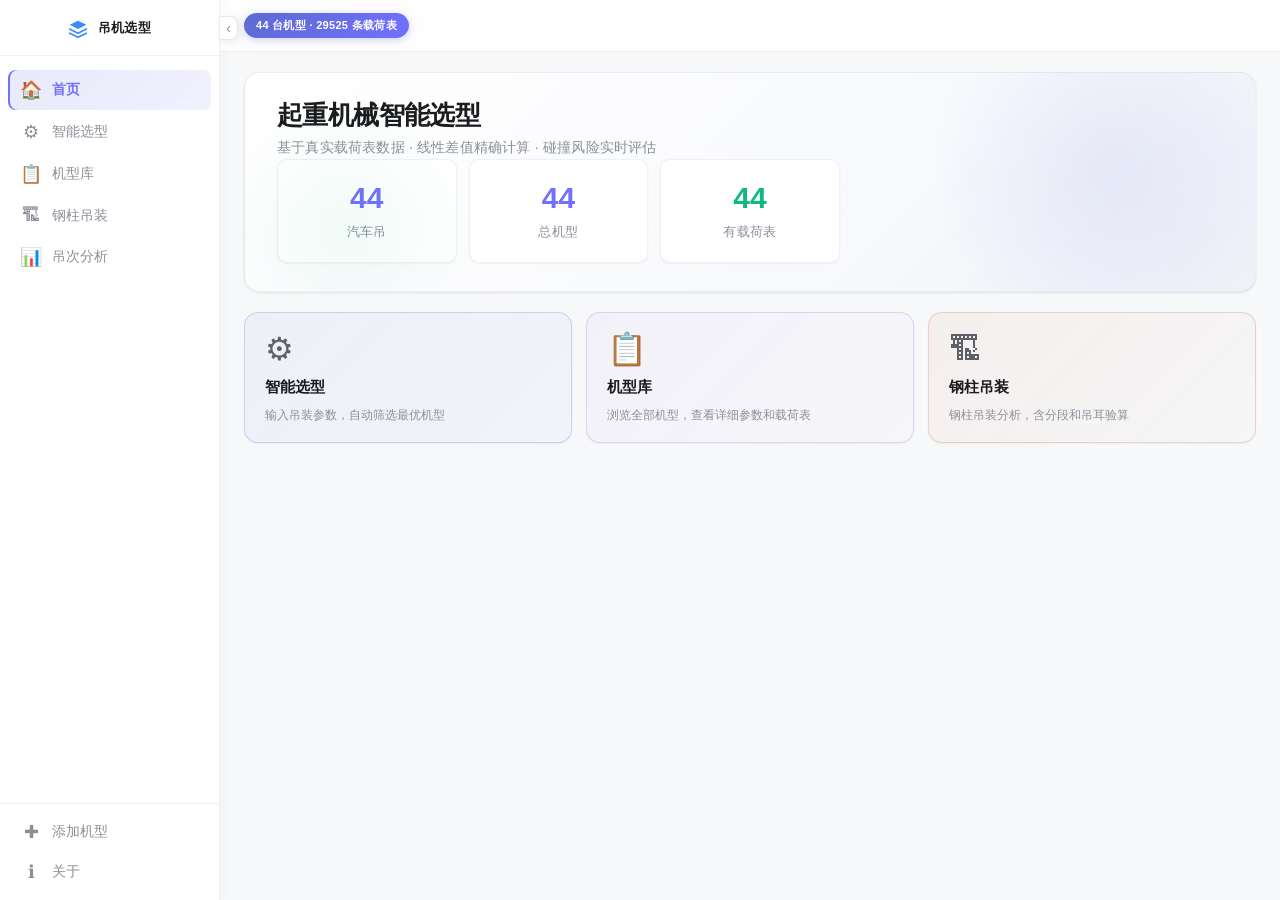
==== commit 2c22ce43: "feat: 新增场景C（副臂工况）专用SVG示意图及工作模式过滤 - index.html: 新增 svgSceneC（场景C专用SVG，展示主臂L1+副臂L2结构，含副臂仰角β标注） - app.j" ====
--- a/index_server.html
+++ b/index_server.html
@@ -110,78 +110,298 @@
         参数示意图
       </button>
     </div>
+    <!-- 场景切换 A:无建筑物(纯平面) / B:有建筑物·主臂 / C:有建筑物·副臂 -->
+    <div class="scenario-toggle" id="scenarioToggle">
+      <button class="scenario-btn active" id="sceneA" onclick="toggleScenario('A')">场景A · 无建筑物</button>
+      <button class="scenario-btn" id="sceneB" onclick="toggleScenario('B')">场景B · 主臂工况</button>
+      <button class="scenario-btn" id="sceneC" onclick="toggleScenario('C')">场景C · 副臂/塔式工况</button>
+    </div>
     <div class="param-diagram-wrap" id="paramDiagramWrap">
-      <svg viewBox="0 0 720 480" width="100%" xmlns="http://www.w3.org/2000/svg">
-        <title>起重机械选型参数示意图</title>
-        <desc>展示吊装半径R、结构距离d、建筑高度Hb、构件重量G四个输入参数的空间位置关系</desc>
+
+      <!-- ==================== 场景A 图（无建筑物）==================== -->
+      <svg id="svgSceneA" viewBox="0 0 760 490" width="100%" xmlns="http://www.w3.org/2000/svg" style="display:none">
+        <title>场景A · 无建筑物参数示意图</title>
+        <desc>无建筑物时：展示吊装半径R、构件安装位置标高Ha、机械高度h、构件重量G</desc>
         <defs>
-          <marker id="arr" viewBox="0 0 10 10" refX="8" refY="5" markerWidth="6" markerHeight="6" orient="auto-start-reverse"><path d="M2 1L8 5L2 9" fill="none" stroke="#534AB7" stroke-width="1.5" stroke-linecap="round" stroke-linejoin="round"/></marker>
-          <marker id="arr2" viewBox="0 0 10 10" refX="8" refY="5" markerWidth="6" markerHeight="6" orient="auto-start-reverse"><path d="M2 1L8 5L2 9" fill="none" stroke="#185FA5" stroke-width="1.5" stroke-linecap="round" stroke-linejoin="round"/></marker>
+          <marker id="arr-d-A" viewBox="0 0 10 10" refX="8" refY="5" markerWidth="6" markerHeight="6" orient="auto-start-reverse"><path d="M2 1L8 5L2 9" fill="none" stroke="#1D9E75" stroke-width="1.5" stroke-linecap="round" stroke-linejoin="round"/></marker>
+          <marker id="arr-r-A" viewBox="0 0 10 10" refX="8" refY="5" markerWidth="6" markerHeight="6" orient="auto-start-reverse"><path d="M2 1L8 5L2 9" fill="none" stroke="#185FA5" stroke-width="1.5" stroke-linecap="round" stroke-linejoin="round"/></marker>
+          <pattern id="lattice-A" width="8" height="8" patternUnits="userSpaceOnUse"><path d="M0 0L8 8M8 0L0 8" stroke="#FAECE7" stroke-width="0.7"/></pattern>
         </defs>
-        <rect x="40" y="390" width="560" height="20" fill="#B4B2A9"/>
-        <rect x="40" y="400" width="560" height="4" fill="#888780"/>
-        <rect x="420" y="90" width="70" height="310" fill="#EEEDFE" stroke="#534AB7" stroke-width="1.5" rx="4"/>
-        <rect x="428" y="98" width="54" height="294" fill="none" stroke="#CECBF6" stroke-width="0.5"/>
-        <text x="455" y="78" text-anchor="middle" font-size="12" fill="#3C3489" font-weight="500">建筑</text>
-        <line x1="495" y1="90" x2="495" y2="400" stroke="#534AB7" stroke-width="1"/>
-        <line x1="490" y1="90" x2="500" y2="90" stroke="#534AB7" stroke-width="1"/>
-        <line x1="490" y1="400" x2="500" y2="400" stroke="#534AB7" stroke-width="1"/>
-        <line x1="495" y1="245" x2="528" y2="245" stroke="#534AB7" stroke-width="1" stroke-dasharray="3 2"/>
-        <polygon points="497,241 495,245 499,245" fill="#534AB7"/>
-        <polygon points="497,249 495,245 499,245" fill="#534AB7"/>
-        <text x="514" y="242" font-size="13" fill="#534AB7" font-weight="600" dominant-baseline="bottom">Hb</text>
-        <rect x="50" y="375" width="80" height="20" fill="#F1EFE8" stroke="#5F5E5A" stroke-width="1" rx="3"/>
-        <ellipse cx="58" cy="387" rx="7" ry="7" fill="#B4B2A9" stroke="#888780" stroke-width="1"/>
-        <ellipse cx="122" cy="387" rx="7" ry="7" fill="#B4B2A9" stroke="#888780" stroke-width="1"/>
-        <rect x="55" y="343" width="65" height="34" fill="#FAECE7" stroke="#D85A30" stroke-width="1.2" rx="4"/>
-        <rect x="60" y="348" width="22" height="17" fill="#E6F1FB" stroke="#85B7EB" stroke-width="0.8" rx="2"/>
-        <rect x="88" y="352" width="22" height="19" fill="#EAF3DE" stroke="#639922" stroke-width="1" rx="2"/>
-        <rect x="74" y="298" width="12" height="47" fill="#E6F1FB" stroke="#378ADD" stroke-width="1" rx="2"/>
-        <circle cx="80" cy="298" r="5" fill="#185FA5" stroke="#0C447C" stroke-width="1"/>
-        <line x1="80" y1="298" x2="190" y2="138" stroke="#D85A30" stroke-width="5" stroke-linecap="round"/>
-        <line x1="80" y1="298" x2="190" y2="138" stroke="#FAECE7" stroke-width="2" stroke-linecap="round"/>
-        <circle cx="190" cy="138" r="4" fill="#D85A30"/>
-        <circle cx="190" cy="138" r="6" fill="none" stroke="#993C1D" stroke-width="1.5"/>
-        <line x1="190" y1="144" x2="190" y2="272" stroke="#5F5E5A" stroke-width="1.5" stroke-dasharray="5 3"/>
-        <rect x="183" y="268" width="14" height="9" fill="#5F5E5A" stroke="#444441" stroke-width="1" rx="2"/>
-        <rect x="168" y="278" width="44" height="26" fill="#EEEDFE" stroke="#534AB7" stroke-width="1.5" rx="3"/>
-        <line x1="173" y1="283" x2="207" y2="283" stroke="#CECBF6" stroke-width="0.8"/>
-        <line x1="173" y1="288" x2="207" y2="288" stroke="#CECBF6" stroke-width="0.8"/>
-        <line x1="173" y1="293" x2="207" y2="293" stroke="#CECBF6" stroke-width="0.8"/>
-        <text x="190" y="297" text-anchor="middle" font-size="11" fill="#3C3489" font-weight="600">G</text>
-        <line x1="88" y1="415" x2="190" y2="415" stroke="#185FA5" stroke-width="1.5" marker-end="url(#arr2)"/>
-        <line x1="88" y1="412" x2="88" y2="418" stroke="#185FA5" stroke-width="1.5"/>
-        <line x1="190" y1="412" x2="190" y2="418" stroke="#185FA5" stroke-width="1.5"/>
-        <text x="139" y="427" text-anchor="middle" font-size="13" fill="#185FA5" font-weight="600">R</text>
-        <line x1="130" y1="380" x2="420" y2="380" stroke="#1D9E75" stroke-width="1.5" marker-end="url(#arr)"/>
-        <line x1="130" y1="376" x2="130" y2="388" stroke="#1D9E75" stroke-width="1.5"/>
-        <line x1="420" y1="376" x2="420" y2="388" stroke="#1D9E75" stroke-width="1.5"/>
-        <text x="275" y="370" text-anchor="middle" font-size="13" fill="#1D9E75" font-weight="600">d</text>
-        <line x1="220" y1="298" x2="255" y2="268" stroke="#534AB7" stroke-width="1" stroke-dasharray="3 2"/>
-        <text x="258" y="270" font-size="13" fill="#534AB7" font-weight="600">G</text>
-        <path d="M 80 298 A 36 36 0 0 0 104 272" fill="none" stroke="#D85A30" stroke-width="1" stroke-dasharray="3 2"/>
-        <text x="94" y="278" font-size="11" fill="#D85A30">α</text>
-        <line x1="205" y1="138" x2="260" y2="138" stroke="#993C1D" stroke-width="1" stroke-dasharray="3 2"/>
-        <text x="263" y="133" font-size="11" fill="#993C1D">吊钩高度 h</text>
-        <text x="263" y="147" font-size="11" fill="#993C1D">h = L₁·sin(α) + Hcrane</text>
-        <line x1="88" y1="292" x2="107" y2="261" stroke="#FAECE7" stroke-width="0.8" opacity="0.7"/>
-        <line x1="98" y1="289" x2="122" y2="253" stroke="#FAECE7" stroke-width="0.8" opacity="0.7"/>
-        <line x1="108" y1="284" x2="137" y2="244" stroke="#FAECE7" stroke-width="0.8" opacity="0.7"/>
-        <line x1="122" y1="277" x2="151" y2="233" stroke="#FAECE7" stroke-width="0.8" opacity="0.7"/>
-        <line x1="137" y1="268" x2="166" y2="220" stroke="#FAECE7" stroke-width="0.8" opacity="0.7"/>
-        <line x1="152" y1="258" x2="181" y2="207" stroke="#FAECE7" stroke-width="0.8" opacity="0.7"/>
-        <line x1="167" y1="246" x2="190" y2="192" stroke="#FAECE7" stroke-width="0.8" opacity="0.7"/>
-        <text x="300" y="412" text-anchor="middle" font-size="12" fill="#5F5E5A">汽车吊侧视图 · 仅供参考</text>
-        <rect x="40" y="40" width="132" height="86" fill="white" stroke="#e4e7eb" stroke-width="0.5" rx="6"/>
-        <text x="50" y="55" font-size="11" fill="#444441" font-weight="500">图例</text>
-        <line x1="50" y1="67" x2="68" y2="67" stroke="#185FA5" stroke-width="1.5"/>
-        <text x="74" y="71" font-size="11" fill="#185FA5" font-weight="600">R</text>
-        <line x1="50" y1="83" x2="68" y2="83" stroke="#1D9E75" stroke-width="1.5"/>
-        <text x="74" y="87" font-size="11" fill="#1D9E75" font-weight="600">d</text>
-        <rect x="50" y="96" width="18" height="9" fill="#EEEDFE" stroke="#534AB7" stroke-width="1" rx="2"/>
-        <text x="74" y="105" font-size="11" fill="#534AB7" font-weight="600">G</text>
-        <line x1="50" y1="118" x2="68" y2="118" stroke="#D85A30" stroke-width="2"/>
-        <text x="74" y="122" font-size="11" fill="#D85A30" font-weight="600">L₁</text>
+
+        <!-- 地面 -->
+        <rect x="30" y="398" width="700" height="4" fill="#B4B2A9"/>
+        <line x1="30" y1="398" x2="730" y2="398" stroke="#888780" stroke-width="1.5"/>
+
+        <!-- 吊车底盘 -->
+        <rect x="50" y="382" width="80" height="18" fill="#F1EFE8" stroke="#5F5E5A" stroke-width="1" rx="3"/>
+        <ellipse cx="58" cy="392" rx="7" ry="7" fill="#C8C6BE" stroke="#888780" stroke-width="1"/>
+        <ellipse cx="122" cy="392" rx="7" ry="7" fill="#C8C6BE" stroke="#888780" stroke-width="1"/>
+        <rect x="55" y="345" width="65" height="38" fill="#E6F1FB" stroke="#85B7EB" stroke-width="1" rx="3"/>
+        <rect x="88" y="355" width="22" height="24" fill="#EAF3DE" stroke="#639922" stroke-width="1" rx="2"/>
+
+        <!-- 回转中心 -->
+        <line x1="80" y1="308" x2="80" y2="398" stroke="#185FA5" stroke-width="1" stroke-dasharray="3 4" opacity="0.35"/>
+        <circle cx="80" cy="308" r="6" fill="#185FA5" stroke="#0C447C" stroke-width="1.5"/>
+        <circle cx="80" cy="308" r="2.5" fill="white"/>
+        <rect x="52" y="301" width="88" height="30" fill="white" rx="3"/>
+        <text x="80" y="314" text-anchor="middle" font-size="12" fill="#185FA5" font-weight="700">回转中心</text>
+        <text x="80" y="327" text-anchor="middle" font-size="9" fill="#185FA5">（旋转基准轴）</text>
+
+        <!-- 吊臂铰点 h 高度 -->
+        <circle cx="80" cy="292" r="5" fill="#E07020" stroke="#B05A10" stroke-width="1.5"/>
+        <circle cx="80" cy="292" r="2" fill="white"/>
+        <line x1="0" y1="292" x2="730" y2="292" stroke="#E07020" stroke-width="1.5" stroke-dasharray="6 3" opacity="0.85"/>
+        <polygon points="726,288 730,292 726,296" fill="#E07020" opacity="0.85"/>
+        <text x="6" y="287" font-size="13" fill="#E07020" font-weight="700">h</text>
+        <text x="6" y="300" font-size="9" fill="#E07020">机械高度</text>
+
+        <!-- 主臂 L1 -->
+        <line x1="80" y1="292" x2="280" y2="112" stroke="#993C1D" stroke-width="5" stroke-linecap="round"/>
+        <line x1="80" y1="292" x2="280" y2="112" stroke="#FAECE7" stroke-width="2.5" stroke-linecap="round"/>
+        <polygon points="275,112 285,112 280,102" fill="#993C1D" stroke="#7A2E15" stroke-width="1"/>
+        <text x="152" y="205" font-size="12" fill="#993C1D" font-weight="700">L1（主臂）</text>
+
+        <!-- 仰角 alpha -->
+        <path d="M 80 292 A 40 40 0 0 0 108 264" fill="none" stroke="white" stroke-width="4" opacity="0.6"/>
+        <path d="M 80 292 A 40 40 0 0 0 108 264" fill="none" stroke="#993C1D" stroke-width="1.5" stroke-dasharray="4 2"/>
+        <text x="97" y="276" font-size="13" fill="#993C1D" font-weight="700">alpha</text>
+
+        <!-- 吊钩绳 -->
+        <line x1="280" y1="105" x2="280" y2="258" stroke="#5F5E5A" stroke-width="1.5" stroke-dasharray="4 3"/>
+        <rect x="274" y="258" width="12" height="8" fill="#5F5E5A" stroke="#444441" stroke-width="1" rx="2"/>
+        <text x="288" y="104" font-size="9" fill="#5F5E5A">吊钩</text>
+
+        <!-- Ha 橙色水平线 -->
+        <line x1="200" y1="270" x2="620" y2="270" stroke="#E07020" stroke-width="1.3" stroke-dasharray="4 3"/>
+        <polygon points="616,266 620,270 616,274" fill="#E07020"/>
+        <rect x="278" y="258" width="72" height="14" fill="white" rx="2"/>
+        <text x="314" y="269" text-anchor="middle" font-size="11" fill="#D85A30" font-weight="700">Ha — 构件安装位置标高</text>
+
+        <!-- Ha 垂直标注（左侧） -->
+        <line x1="410" y1="270" x2="410" y2="398" stroke="#D85A30" stroke-width="2"/>
+        <polygon points="408,394 410,398 412,394" fill="#D85A30"/>
+        <text x="392" y="335" text-anchor="middle" font-size="11" fill="#D85A30" font-weight="800" transform="rotate(-90,392,335)">Ha — 构件安装位置标高</text>
+
+        <!-- 钢构件 G -->
+        <rect x="258" y="256" width="44" height="28" fill="#FAECE7" stroke="#D85A30" stroke-width="1.5" rx="2"/>
+        <rect x="258" y="256" width="44" height="28" fill="url(#lattice-A)"/>
+        <text x="280" y="275" text-anchor="middle" font-size="13" fill="#D85A30" font-weight="700">G</text>
+        <line x1="302" y1="262" x2="340" y2="230" stroke="#D85A30" stroke-width="1" stroke-dasharray="4 3"/>
+        <line x1="340" y1="230" x2="380" y2="230" stroke="#D85A30" stroke-width="1"/>
+        <circle cx="340" cy="230" r="2.5" fill="#D85A30"/>
+        <text x="384" y="234" font-size="14" fill="#D85A30" font-weight="700">G(t)</text>
+
+        <!-- 吊装半径 R -->
+        <line x1="80" y1="292" x2="80" y2="316" stroke="#185FA5" stroke-width="1.5"/>
+        <line x1="280" y1="292" x2="280" y2="316" stroke="#185FA5" stroke-width="1.5"/>
+        <line x1="80" y1="308" x2="280" y2="308" stroke="#185FA5" stroke-width="1.8" marker-end="url(#arr-r-A)"/>
+        <text x="180" y="304" text-anchor="middle" font-size="13" fill="#185FA5" font-weight="700">R</text>
+        <text x="180" y="317" text-anchor="middle" font-size="9" fill="#185FA5">吊装半径</text>
+
+        <!-- 吊钩高度 h -->
+        <line x1="286" y1="105" x2="360" y2="105" stroke="#993C1D" stroke-width="0.9" stroke-dasharray="3 2"/>
+        <text x="364" y="100" font-size="10" fill="#993C1D" font-weight="700">h</text>
+        <text x="364" y="114" font-size="9" fill="#888780">=L1.sin(alpha)+h</text>
+
+        <!-- 图例（场景A：简化版，无建筑） -->
+        <rect x="8" y="8" width="155" height="155" fill="white" stroke="#2a2a2a" stroke-width="1.2" rx="8"/>
+        <text x="20" y="26" font-size="11" fill="#2a2a2a" font-weight="700">图例</text>
+        <line x1="20" y1="40" x2="38" y2="40" stroke="#185FA5" stroke-width="2"/>
+        <text x="44" y="44" font-size="11" fill="#185FA5" font-weight="700">R — 吊装半径</text>
+        <line x1="20" y1="58" x2="38" y2="58" stroke="#E07020" stroke-width="1.5" stroke-dasharray="4 2"/>
+        <text x="44" y="62" font-size="11" fill="#E07020" font-weight="700">h — 机械高度</text>
+        <line x1="20" y1="76" x2="38" y2="76" stroke="#993C1D" stroke-width="1" stroke-dasharray="3 2"/>
+        <text x="44" y="80" font-size="11" fill="#993C1D" font-weight="700">Ha — 构件安装位置标高</text>
+        <rect x="20" y="90" width="18" height="10" fill="#FAECE7" stroke="#D85A30" stroke-width="1.2" rx="2"/>
+        <text x="44" y="100" font-size="11" fill="#D85A30" font-weight="700">G — 构件重量</text>
+        <circle cx="28" cy="118" r="5" fill="#185FA5" stroke="#0C447C" stroke-width="1"/>
+        <text x="44" y="122" font-size="11" fill="#185FA5" font-weight="700">回转中心</text>
+        <circle cx="28" cy="136" r="4" fill="#E07020" stroke="#B05A10" stroke-width="1"/>
+        <text x="44" y="140" font-size="11" fill="#E07020" font-weight="700">h 吊臂铰点</text>
+
+        <!-- 公式面板（场景A：简化，无碰撞） -->
+        <g>
+          <rect x="575" y="52" width="178" height="260" fill="#FAFAF8" stroke="#e4e7eb" stroke-width="1" rx="8"/>
+          <rect x="575" y="52" width="178" height="26" fill="#EEF1FB" stroke="#e4e7eb" stroke-width="1" rx="8"/>
+          <rect x="575" y="72" width="178" height="6" fill="#EEF1FB"/>
+          <text x="664" y="70" text-anchor="middle" font-size="11.5" fill="#3A3A3C" font-weight="700">几何公式（场景A）</text>
+          <text x="585" y="96" font-size="10.5" fill="#444441" font-weight="600">吊装半径</text>
+          <text x="585" y="113" font-size="11.5" fill="#185FA5" font-weight="700">R = L1 x cos(alpha)</text>
+          <text x="585" y="127" font-size="9" fill="#888780">L1 为主臂长度</text>
+          <text x="585" y="149" font-size="10.5" fill="#444441" font-weight="600">吊钩高度</text>
+          <text x="585" y="166" font-size="11.5" fill="#993C1D" font-weight="700">h = L1 x sin(alpha) + h</text>
+          <text x="585" y="180" font-size="9" fill="#888780">h=机械高度</text>
+          <text x="585" y="202" font-size="10.5" fill="#444441" font-weight="600">所需最小臂长</text>
+          <text x="585" y="219" font-size="11.5" fill="#1D9E75" font-weight="700">L1 &gt;= sqrt(R2 + (Ha-h)2)</text>
+          <text x="585" y="233" font-size="9" fill="#888780">Ha=构件安装标高</text>
+          <text x="585" y="255" font-size="10.5" fill="#444441" font-weight="600">吊钩最低高度</text>
+          <text x="585" y="272" font-size="11.5" fill="#993C1D" font-weight="700">Ha_req = Ha + 1m</text>
+          <text x="585" y="286" font-size="9" fill="#888780">构件安装标高+安全净空</text>
+          <text x="585" y="308" font-size="10.5" fill="#444441" font-weight="600">机械高度 h</text>
+          <text x="585" y="325" font-size="9" fill="#888780">吊臂铰点距地面高度</text>
+        </g>
+
+        <text x="380" y="462" text-anchor="middle" font-size="11" fill="#888780">汽车吊侧视图（无建筑物）· 仅供参考</text>
+      </svg>
+
+      <!-- ==================== 场景B 图（有建筑物）==================== -->
+      <svg id="svgSceneB" viewBox="0 0 760 490" width="100%" xmlns="http://www.w3.org/2000/svg">
+        <title>场景B · 有建筑物参数示意图</title>
+        <desc>有建筑物时：展示吊装半径R、结构距离D、建筑总高Hj、构件安装位置标高Ha、机械高度h、构件重量G</desc>
+        <defs>
+          <marker id="arr-d" viewBox="0 0 10 10" refX="8" refY="5" markerWidth="6" markerHeight="6" orient="auto-start-reverse"><path d="M2 1L8 5L2 9" fill="none" stroke="#1D9E75" stroke-width="1.5" stroke-linecap="round" stroke-linejoin="round"/></marker>
+          <marker id="arr-r" viewBox="0 0 10 10" refX="8" refY="5" markerWidth="6" markerHeight="6" orient="auto-start-reverse"><path d="M2 1L8 5L2 9" fill="none" stroke="#185FA5" stroke-width="1.5" stroke-linecap="round" stroke-linejoin="round"/></marker>
+          <pattern id="lattice" width="8" height="8" patternUnits="userSpaceOnUse"><path d="M0 0L8 8M8 0L0 8" stroke="#FAECE7" stroke-width="0.7"/></pattern>
+        </defs>
+
+        <!-- 地面 -->
+        <rect x="30" y="398" width="560" height="4" fill="#B4B2A9"/>
+        <line x1="30" y1="398" x2="590" y2="398" stroke="#888780" stroke-width="1.5"/>
+
+        <!-- 建筑（白底遮挡后方线条） -->
+        <rect x="460" y="80" width="70" height="318" fill="white" stroke="white" stroke-width="8" rx="3"/>
+        <rect x="460" y="80" width="70" height="318" fill="#EEEDFE" stroke="#534AB7" stroke-width="1.5" rx="3"/>
+        <rect x="468" y="88" width="54" height="302" fill="none" stroke="#CECBF6" stroke-width="0.5"/>
+        <text x="495" y="68" text-anchor="middle" font-size="13" fill="#534AB7" font-weight="600">建筑</text>
+
+        <!-- 建筑总高 Hj 标注 -->
+        <line x1="535" y1="80" x2="535" y2="398" stroke="#534AB7" stroke-width="1.5" stroke-dasharray="5 3"/>
+        <polygon points="533,84 535,80 537,84" fill="#534AB7"/>
+        <polygon points="533,394 535,398 537,394" fill="#534AB7"/>
+        <text x="548" y="240" text-anchor="start" font-size="14" fill="#534AB7" font-weight="700">Hj</text>
+        <text x="548" y="255" text-anchor="start" font-size="9.5" fill="#534AB7">建筑总高</text>
+
+        <!-- 安装高度垂直标注 -->
+        <line x1="396" y1="290" x2="396" y2="398" stroke="#D85A30" stroke-width="2"/>
+        <polygon points="394,394 396,398 398,394" fill="#D85A30"/>
+        <text x="376" y="345" text-anchor="middle" font-size="11" fill="#D85A30" font-weight="800" transform="rotate(-90,376,345)">Ha — 构件安装位置标高</text>
+
+        <!-- 吊车 -->
+        <rect x="50" y="382" width="80" height="18" fill="#F1EFE8" stroke="#5F5E5A" stroke-width="1" rx="3"/>
+        <ellipse cx="58" cy="392" rx="7" ry="7" fill="#C8C6BE" stroke="#888780" stroke-width="1"/>
+        <ellipse cx="122" cy="392" rx="7" ry="7" fill="#C8C6BE" stroke="#888780" stroke-width="1"/>
+        <rect x="55" y="345" width="65" height="38" fill="#E6F1FB" stroke="#85B7EB" stroke-width="1" rx="3"/>
+        <rect x="88" y="355" width="22" height="24" fill="#EAF3DE" stroke="#639922" stroke-width="1" rx="2"/>
+
+        <!-- 回转中心 -->
+        <line x1="80" y1="308" x2="80" y2="398" stroke="#185FA5" stroke-width="1" stroke-dasharray="3 4" opacity="0.35"/>
+        <circle cx="80" cy="308" r="6" fill="#185FA5" stroke="#0C447C" stroke-width="1.5"/>
+        <circle cx="80" cy="308" r="2.5" fill="white"/>
+        <rect x="60" y="301" width="88" height="30" fill="white" rx="3"/>
+        <text x="88" y="314" font-size="12" fill="#185FA5" font-weight="700">回转中心</text>
+        <text x="88" y="327" font-size="9" fill="#185FA5">（旋转基准轴）</text>
+
+        <!-- 吊臂铰点 -->
+        <circle cx="80" cy="292" r="5" fill="#E07020" stroke="#B05A10" stroke-width="1.5"/>
+        <circle cx="80" cy="292" r="2" fill="white"/>
+
+        <!-- h 橙色水平线 -->
+        <line x1="0" y1="292" x2="530" y2="292" stroke="#E07020" stroke-width="1.5" stroke-dasharray="6 3" opacity="0.85"/>
+        <polygon points="526,288 530,292 526,296" fill="#E07020" opacity="0.85"/>
+        <text x="6" y="287" font-size="13" fill="#E07020" font-weight="700">h</text>
+        <text x="6" y="300" font-size="9" fill="#E07020">吊臂铰点（机械高度）</text>
+
+        <!-- 主臂 L1 -->
+        <line x1="80" y1="292" x2="190" y2="132" stroke="#993C1D" stroke-width="5" stroke-linecap="round"/>
+        <line x1="80" y1="292" x2="190" y2="132" stroke="#FAECE7" stroke-width="2.5" stroke-linecap="round"/>
+        <polygon points="185,132 195,132 190,122" fill="#993C1D" stroke="#7A2E15" stroke-width="1"/>
+        <text x="128" y="215" font-size="12" fill="#993C1D" font-weight="700">L1（主臂）</text>
+
+        <!-- 仰角 alpha -->
+        <path d="M 80 292 A 40 40 0 0 0 108 264" fill="none" stroke="white" stroke-width="4" opacity="0.6"/>
+        <path d="M 80 292 A 40 40 0 0 0 108 264" fill="none" stroke="#993C1D" stroke-width="1.5" stroke-dasharray="4 2"/>
+        <text x="97" y="276" font-size="13" fill="#993C1D" font-weight="700">alpha</text>
+
+        <!-- 吊钩绳 -->
+        <line x1="190" y1="125" x2="190" y2="278" stroke="#5F5E5A" stroke-width="1.5" stroke-dasharray="4 3"/>
+        <rect x="184" y="278" width="12" height="8" fill="#5F5E5A" stroke="#444441" stroke-width="1" rx="2"/>
+        <text x="197" y="124" font-size="9" fill="#5F5E5A">吊钩</text>
+
+        <!-- 安装高度水平线 -->
+        <line x1="212" y1="290" x2="460" y2="290" stroke="#E07020" stroke-width="1.3" stroke-dasharray="4 3"/>
+        <polygon points="456,286 460,290 456,294" fill="#E07020"/>
+        <rect x="220" y="278" width="60" height="14" fill="white" rx="2"/>
+        <text x="250" y="289" text-anchor="middle" font-size="11" fill="#D85A30" font-weight="700">Ha — 构件安装位置标高</text>
+
+        <!-- 钢构件 G -->
+        <rect x="168" y="276" width="44" height="28" fill="#FAECE7" stroke="#D85A30" stroke-width="1.5" rx="2"/>
+        <rect x="168" y="276" width="44" height="28" fill="url(#lattice)"/>
+        <line x1="168" y1="284" x2="212" y2="284" stroke="#D85A30" stroke-width="0.6" opacity="0.5"/>
+        <line x1="168" y1="292" x2="212" y2="292" stroke="#D85A30" stroke-width="0.6" opacity="0.5"/>
+        <text x="190" y="295" text-anchor="middle" font-size="13" fill="#D85A30" font-weight="700">G</text>
+        <line x1="212" y1="282" x2="248" y2="248" stroke="#D85A30" stroke-width="1" stroke-dasharray="4 3"/>
+        <line x1="248" y1="248" x2="280" y2="248" stroke="#D85A30" stroke-width="1"/>
+        <circle cx="248" cy="248" r="2.5" fill="#D85A30"/>
+        <text x="284" y="252" font-size="14" fill="#D85A30" font-weight="700">G(t)</text>
+
+        <!-- 吊装半径 R -->
+        <line x1="80" y1="308" x2="190" y2="308" stroke="#185FA5" stroke-width="1.2" stroke-dasharray="5 3" opacity="0.5"/>
+        <line x1="80" y1="300" x2="190" y2="168" stroke="#993C1D" stroke-width="0.8" stroke-dasharray="3 3" opacity="0.35"/>
+        <line x1="80" y1="292" x2="80" y2="316" stroke="#185FA5" stroke-width="1.5"/>
+        <line x1="190" y1="292" x2="190" y2="316" stroke="#185FA5" stroke-width="1.5"/>
+        <line x1="80" y1="308" x2="190" y2="308" stroke="#185FA5" stroke-width="1.8" marker-end="url(#arr-r)"/>
+        <text x="135" y="304" text-anchor="middle" font-size="13" fill="#185FA5" font-weight="700">R</text>
+        <text x="135" y="317" text-anchor="middle" font-size="9" fill="#185FA5">吊装半径</text>
+
+        <!-- 结构距离 D -->
+        <line x1="130" y1="393" x2="130" y2="403" stroke="#1D9E75" stroke-width="1.5"/>
+        <line x1="460" y1="393" x2="460" y2="403" stroke="#1D9E75" stroke-width="1.5"/>
+        <line x1="130" y1="398" x2="460" y2="398" stroke="#1D9E75" stroke-width="1.8" marker-end="url(#arr-d)"/>
+        <text x="295" y="390" text-anchor="middle" font-size="14" fill="#1D9E75" font-weight="700">D</text>
+        <text x="295" y="378" text-anchor="middle" font-size="9" fill="#1D9E75">结构距离</text>
+
+        <!-- 吊钩高度 h -->
+        <line x1="196" y1="125" x2="258" y2="125" stroke="#993C1D" stroke-width="0.9" stroke-dasharray="3 2"/>
+        <text x="262" y="120" font-size="10" fill="#993C1D" font-weight="700">h</text>
+        <text x="262" y="134" font-size="9" fill="#888780">=L1.sin(alpha)+h</text>
+
+        <!-- 图例 -->
+        <rect x="8" y="8" width="175" height="172" fill="white" stroke="#2a2a2a" stroke-width="1.2" rx="8"/>
+        <text x="20" y="26" font-size="11" fill="#2a2a2a" font-weight="700">图例</text>
+        <line x1="20" y1="40" x2="38" y2="40" stroke="#185FA5" stroke-width="2"/>
+        <text x="44" y="44" font-size="11" fill="#185FA5" font-weight="700">R — 吊装半径</text>
+        <line x1="20" y1="58" x2="38" y2="58" stroke="#1D9E75" stroke-width="2"/>
+        <text x="44" y="62" font-size="11" fill="#1D9E75" font-weight="700">D — 结构距离</text>
+        <line x1="20" y1="76" x2="38" y2="76" stroke="#534AB7" stroke-width="2"/>
+        <text x="44" y="80" font-size="11" fill="#534AB7" font-weight="700">Hj — 建筑总高</text>
+        <line x1="20" y1="94" x2="38" y2="94" stroke="#E07020" stroke-width="1.5" stroke-dasharray="4 2"/>
+        <text x="44" y="98" font-size="11" fill="#E07020" font-weight="700">h — 机械高度</text>
+        <line x1="20" y1="112" x2="38" y2="112" stroke="#993C1D" stroke-width="1" stroke-dasharray="3 2"/>
+        <text x="44" y="116" font-size="11" fill="#993C1D" font-weight="700">Ha — 构件安装位置标高</text>
+        <rect x="20" y="122" width="18" height="10" fill="#FAECE7" stroke="#D85A30" stroke-width="1.2" rx="2"/>
+        <text x="44" y="132" font-size="11" fill="#D85A30" font-weight="700">G — 构件重量</text>
+        <circle cx="28" cy="150" r="5" fill="#185FA5" stroke="#0C447C" stroke-width="1"/>
+        <text x="44" y="154" font-size="11" fill="#185FA5" font-weight="700">回转中心</text>
+        <circle cx="28" cy="168" r="4" fill="#E07020" stroke="#B05A10" stroke-width="1"/>
+        <text x="44" y="172" font-size="11" fill="#E07020" font-weight="700">h 吊臂铰点</text>
+
+        <!-- 公式面板（场景B：有碰撞） -->
+        <g>
+          <rect x="575" y="52" width="178" height="330" fill="#FAFAF8" stroke="#e4e7eb" stroke-width="1" rx="8"/>
+          <rect x="575" y="52" width="178" height="26" fill="#EEF1FB" stroke="#e4e7eb" stroke-width="1" rx="8"/>
+          <rect x="575" y="72" width="178" height="6" fill="#EEF1FB"/>
+          <text x="664" y="70" text-anchor="middle" font-size="11.5" fill="#3A3A3C" font-weight="700">几何公式（场景B）</text>
+          <text x="585" y="96" font-size="10.5" fill="#444441" font-weight="600">吊装半径</text>
+          <text x="585" y="113" font-size="11.5" fill="#185FA5" font-weight="700">R = L1 x cos(alpha)</text>
+          <text x="585" y="127" font-size="9" fill="#888780">L1 为主臂长度</text>
+          <text x="585" y="149" font-size="10.5" fill="#444441" font-weight="600">最小安全仰角</text>
+          <text x="585" y="166" font-size="11.5" fill="#534AB7" font-weight="700">alpha_min = atan((Hj-h)/D)</text>
+          <text x="585" y="180" font-size="9" fill="#888780">Hj=建筑总高，D=结构距离</text>
+          <text x="585" y="202" font-size="10.5" fill="#444441" font-weight="600">吊钩最低高度</text>
+          <text x="585" y="219" font-size="11.5" fill="#993C1D" font-weight="700">Ha_req = Ha + 1m</text>
+          <text x="585" y="233" font-size="9" fill="#888780">构件安装标高 + 安全净空</text>
+          <text x="585" y="255" font-size="10.5" fill="#444441" font-weight="600">所需臂长</text>
+          <text x="585" y="272" font-size="11.5" fill="#1D9E75" font-weight="700">L1 &gt;= sqrt(R2 + (Ha-h)2)</text>
+          <text x="585" y="286" font-size="9" fill="#888780">Ha=构件安装标高</text>
+          <text x="585" y="308" font-size="10.5" fill="#444441" font-weight="600">碰撞安全判定</text>
+          <text x="585" y="325" font-size="11.5" fill="#D85A30" font-weight="700">alpha_实际 &gt;= alpha_min</text>
+          <text x="585" y="339" font-size="9" fill="#888780">臂架实际仰角须大于最小值</text>
+          <text x="585" y="361" font-size="10.5" fill="#444441" font-weight="600">机械高度 h</text>
+          <text x="585" y="376" font-size="9" fill="#888780">吊臂铰点距地面高度</text>
+          <text x="585" y="388" font-size="9" fill="#888780">默认值 1.5m，可按机型调整</text>
+        </g>
+
+        <text x="340" y="462" text-anchor="middle" font-size="11" fill="#888780">汽车吊侧视图（有建筑物）· 仅供参考</text>
       </svg>
     </div>
     <div class="form-grid select-grid">
@@ -194,16 +414,30 @@
         <input type="number" id="sR" placeholder="吊车回转中心 → 钢构件中心" min="1" step="0.5">
       </div>
       <div class="form-group">
-        <label>建筑高度 Hb(m)</label>
-        <input type="number" id="sH" placeholder="选填，影响臂长估算" min="0" step="0.5">
-      </div>
-      <div class="form-group">
-        <label>结构距离 d(m)</label>
-        <input type="number" id="sD" placeholder="吊车最外缘 → 建筑外表面" min="0" step="0.5">
+        <label>构件安装位置标高 Ha(m)</label>
+        <input type="number" id="sH" placeholder="构件安装位置标高（地面以上）" min="0" step="0.5">
+      </div>
+      <div id="sceneBFields" style="display:none">
+      <div class="form-group">
+        <label>建筑总高 Hj(m)</label>
+        <input type="number" id="sHt" placeholder="建筑或结构总高度" min="0" step="0.5">
+      </div>
+      <div class="form-group">
+        <label>结构距离 D(m)</label>
+        <input type="number" id="sD" placeholder="回转中心 → 建筑外表面" min="0" step="0.5">
+      </div>
+      </div>
+      <div id="sceneCNote" class="scene-note" style="display:none">
+        <span class="note-icon">ℹ️</span>
+        <span>建筑物在场，仅分析<strong>主副臂</strong>、<strong>主副臂+超起</strong>、<strong>塔式副臂+超起</strong>三种工况（主臂/超起工况已排除）</span>
       </div>
       <div class="form-group">
         <label>安全系数</label>
         <input type="number" id="sS" value="1.1" min="1.0" step="0.05">
+      </div>
+      <div class="form-group">
+        <label>机械高度 h(m)</label>
+        <input type="number" id="sHc" value="1.5" min="0.5" max="5" step="0.1" placeholder="吊臂铰点高度">
       </div>
       <div class="form-group">
         <label>机械类型</label>
@@ -980,6 +1214,6 @@
 
 </div><!-- /app-main -->
 <script src="data.js?v=v2-20260506"></script>
-<script src="app.js?v=v2-20260506"></script>
+<script src="app.js?v=v2-20260519"></script>
 </body>
 </html>
--- a/style.css
+++ b/style.css
@@ -375,6 +375,76 @@
   opacity: 1;
 }
 .param-diagram-wrap svg { display: block; }
+
+/* 场景切换 */
+.scenario-toggle {
+  display: flex;
+  gap: 0;
+  margin-bottom: 14px;
+  border: 1.5px solid var(--accent);
+  border-radius: var(--radius);
+  overflow: hidden;
+  width: fit-content;
+}
+.scenario-btn {
+  padding: 8px 18px;
+  font-size: 14px;
+  font-weight: 600;
+  border: none;
+  background: transparent;
+  color: var(--accent);
+  cursor: pointer;
+  transition: background 0.2s, color 0.2s;
+  letter-spacing: 0.3px;
+}
+.scenario-btn + .scenario-btn {
+  border-left: 1.5px solid var(--accent);
+}
+.scenario-btn.active {
+  background: var(--accent);
+  color: #fff;
+}
+.scenario-btn:hover:not(.active) {
+  background: rgba(94,106,210,0.08);
+}
+
+/* 场景C提示 */
+.scene-note {
+  display: flex;
+  align-items: center;
+  gap: 8px;
+  padding: 8px 12px;
+  background: #EFF6FF;
+  border: 1.5px solid #3B82F6;
+  border-radius: 8px;
+  font-size: 13px;
+  color: #1D4ED8;
+  margin-bottom: 10px;
+}
+.scene-note .note-icon {
+  font-size: 15px;
+  flex-shrink: 0;
+}
+
+/* 公式面板：默认显示 */
+.param-formulas {
+  transition: opacity 0.3s ease;
+}
+
+/* 平板横屏（≤1200px）：隐藏公式面板 */
+@media (max-width: 1200px) {
+  .param-formulas {
+    opacity: 0;
+    pointer-events: none;
+  }
+}
+
+/* 平板竖屏（≤900px）：整个示意图区压缩 */
+@media (max-width: 900px) {
+  .param-diagram-wrap.open {
+    max-height: 500px;
+  }
+}
 .quick-select .form-group label { font-size: 14px; }
 .quick-select .form-group input,
 .quick-select .form-group select { font-size: 16px; height: 44px; }
@@ -382,7 +452,7 @@
 .quick-select .select-grid { grid-template-columns: 1fr; gap: 12px; }
 
 .form-grid { display: grid; grid-template-columns: repeat(auto-fit, minmax(150px, 1fr)) auto; gap: 14px; align-items: end; min-width: 0; }
-.select-grid { display: grid; grid-template-columns: 1fr; gap: 14px; align-items: end; min-width: 0; }
+.select-grid { display: grid; grid-template-columns: 1fr 1fr; gap: 14px; align-items: end; min-width: 0; }
 .btn-select { height: 48px; white-space: nowrap; font-size: 16px; }
 
 .form-group { display: flex; flex-direction: column; gap: 5px; min-width: 0; }
@@ -404,6 +474,19 @@
 .form-group input::placeholder { color: var(--text-muted); }
 .form-group select option { background: var(--bg-surface); }
 
+/* ── 吊装参数 — 三级联动机械选择器 ──────────────────────────── */
+.lift-crane-3level {
+  display: flex;
+  gap: 6px;
+}
+.lift-crane-3level select {
+  flex: 1;
+  min-width: 0;
+  font-size: 13px;
+  height: 36px;
+  padding: 0 8px;
+}
+
 /* ── 按钮 ───────────────────────────────── */
 .btn {
   padding: 0 24px;
@@ -676,6 +759,27 @@
 /* 性能表滚动容器 */
 .perf-scroll { overflow-x: auto; }
 
+/* ── 塔吊性能表（新格式：行=臂长×倍率，列=吊装半径）── */
+.tower-info-bar { display: flex; gap: 12px; align-items: center; padding: 8px 4px 4px; font-size: 12px; color: var(--text-muted); }
+.tinfo { color: var(--text-muted); font-size: 12px; }
+.tower-perf-table { border-collapse: collapse; font-size: 13px; min-width: 100%; white-space: nowrap; }
+.tower-perf-table thead tr { position: sticky; top: 0; z-index: 2; }
+.tower-th { background: var(--bg-primary); padding: 8px 10px; border: 1px solid var(--border-standard); text-align: center; font-weight: 700; color: var(--text-primary); font-size: 12px; white-space: nowrap; position: relative; }
+.t-th-arm { min-width: 70px; background: rgba(94,106,210,0.10); color: var(--accent-glow); }
+.t-th-mult { min-width: 44px; background: rgba(94,106,210,0.10); color: var(--accent-glow); }
+.t-th-r { min-width: 52px; font-size: 11px; }
+.t-th-max { min-width: 60px; background: rgba(94,106,210,0.10); color: var(--accent-glow); }
+.tower-cell { padding: 8px 10px; border: 1px solid rgba(208,215,222,0.4); text-align: center; font-variant-numeric: tabular-nums; font-size: 13px; font-weight: 700; color: var(--text-primary); transition: background 0.1s; }
+.tower-row:hover .tower-cell { background: rgba(94,106,210,0.04); }
+.tower-row-sep td { border-top: 2px solid var(--accent-glow) !important; }
+.t-arm { text-align: center; font-weight: 800; color: var(--accent-glow); font-size: 14px; }
+.t-mult { text-align: center; font-weight: 700; color: var(--text-primary); font-size: 13px; }
+.t-na { color: var(--text-muted) !important; font-weight: 400 !important; }
+.t-max { font-size: 14px; }
+.tower-cell.hi  { background: rgba(207,34,46,0.15); color: var(--red); }
+.tower-cell.mid { background: rgba(154,103,0,0.12); color: var(--yellow); }
+.tower-cell.lo  { background: rgba(94,106,210,0.08); color: var(--accent-glow); }
+
 /* ── 工况选择器 ─────────────────────────── */
 .cond-selector { display: flex; gap: 10px; flex-wrap: wrap; margin-bottom: 16px; }
 .cond-btn {
@@ -692,15 +796,62 @@
   font-size: 17px; font-weight: 700; color: var(--text-primary);
   margin-bottom: 18px; display: flex; align-items: center; gap: 10px; letter-spacing: -0.2px;
 }
+/* 吊次分析的 dc-card 复用 lift-card 样式 */
+.dc-card { background: var(--bg-surface); border: 1px solid rgba(0,0,0,0.06); border-radius: var(--radius-xl); padding: 22px 26px; margin-bottom: 20px; box-shadow: var(--shadow-sm); }
+/* dc-card 内的 lift-card-title（吊次分析子标题） */
+.dc-card .lift-card-title {
+  margin-bottom: 12px;
+  font-size: 16px;
+  gap: 6px; /* 缩小间距，按钮紧贴文字右侧 */
+}
+.dc-card .lift-card-title::before { content: ''; display: inline-block; width: 4px; height: 16px; background: linear-gradient(180deg, var(--accent) 0%, var(--accent-glow) 100%); border-radius: 2px; }
+/* dc-card 内的描述文字（放在标题下方） */
+.dc-card .dc-card-desc {
+  font-size: 13px;
+  color: var(--text-muted);
+  margin: 2px 0 14px 14px;
+  line-height: 1.5;
+}
 .lift-card-title::before { content: ''; display: inline-block; width: 4px; height: 16px; background: linear-gradient(180deg, var(--accent) 0%, var(--accent-glow) 100%); border-radius: 2px; }
 
-.lift-layout { display: grid; grid-template-columns: minmax(320px, 400px) 1fr; gap: 20px; align-items: start; min-width: 0; }
+/* ── 卡片可折叠 ───────────────────────────── */
+.lift-card-toggle {
+  background: none;
+  border: none;
+  cursor: pointer;
+  padding: 2px 6px;
+  border-radius: var(--radius-sm);
+  color: var(--text-muted);
+  display: flex;
+  align-items: center;
+  transition: color 0.15s, background 0.15s;
+  flex-shrink: 0;
+}
+.lift-card-toggle:hover { color: var(--accent); background: rgba(94,106,210,0.08); }
+.lift-card-toggle svg { transition: transform 0.2s ease; }
+.lift-card.collapsed .lift-card-toggle svg { transform: rotate(-90deg); }
+.lift-card.collapsed .lift-card-body { display: none; }
+/* 折叠时标题区去掉底边距 */
+.lift-card.collapsed .lift-card-title { margin-bottom: 0; }
+/* lift-table-header 也需要折叠处理 */
+.lift-card.collapsed .lift-table-header { margin-bottom: 0; }
+.lift-card.collapsed .lift-table-header ~ * { display: none; }
+/* 吊次分析 dc-card 折叠支持 */
+.dc-card.collapsed .lift-card-toggle svg { transform: rotate(-90deg); }
+.dc-card.collapsed .lift-card-body { display: none; }
+.dc-card.collapsed .lift-card-title { margin-bottom: 0; }
+.dc-card.collapsed .dc-card-desc { display: none; }
+
+.lift-layout { display: flex; flex-direction: column; gap: 20px; }
 .lift-left { display: flex; flex-direction: column; gap: 16px; min-width: 0; }
+.lift-right { display: flex; flex-direction: column; gap: 16px; }
 
 /* ── 截面可视化 ────────────────────────── */
-.sec-viz-layout { display: flex; flex-direction: column; background: #ffffff; border: 1px solid rgba(0,0,0,0.06); border-radius: var(--radius-xl); overflow: hidden; margin-bottom: 14px; box-shadow: var(--shadow-sm); }
-.sec-svg-wrap { background: linear-gradient(135deg, #f4f6fb 0%, #f0f2f7 100%); border-bottom: 1px solid rgba(0,0,0,0.05); display: flex; align-items: center; justify-content: center; padding: 16px 8px 12px; overflow: hidden; min-width: 0; }
+.sec-viz-layout { display: flex; flex-direction: column; background: #ffffff; border: 1px solid rgba(0,0,0,0.06); border-radius: var(--radius-xl); overflow: hidden; margin-bottom: 14px; box-shadow: var(--shadow-sm); width: 100%; }
+.sec-svg-wrap { background: linear-gradient(135deg, #f4f6fb 0%, #f0f2f7 100%); border-bottom: 1px solid rgba(0,0,0,0.05); display: flex; align-items: center; justify-content: center; padding: 12px 8px 10px; overflow: hidden; min-width: 0; }
 .sec-svg { width: 100%; max-width: 400px; filter: drop-shadow(0 2px 8px rgba(31,35,40,0.10)); min-width: 0; }
+/* SVG元素自身属性不得覆盖CSS，须强制响应式 */
+.sec-svg svg, .sec-svg-wrap svg { width: 100% !important; height: auto !important; max-width: 100% !important; }
 .sec-info-panel { padding: 14px 16px 16px; display: flex; flex-direction: column; gap: 10px; overflow-x: auto; }
 .sec-info-header { display: flex; align-items: center; gap: 10px; flex-wrap: wrap; }
 .sec-type-badge { display: inline-flex; align-items: center; gap: 6px; background: linear-gradient(135deg, rgba(94,106,210,0.10) 0%, rgba(113,112,255,0.06) 100%); color: var(--accent-glow); border: 1px solid rgba(94,106,210,0.25); border-radius: 20px; padding: 4px 12px 4px 10px; font-size: 12px; font-weight: 700; width: fit-content; white-space: nowrap; }
@@ -720,7 +871,10 @@
 /* 力学特性行：含公式子行 */
 .sec-mech-item { display: flex; flex-direction: column; border-bottom: 1px dashed rgba(208,215,222,0.5); padding-bottom: 2px; }
 .sec-mech-item:last-child { border-bottom: none; }
-.sec-mech-formula { font-size: 10px; color: var(--text-muted); padding: 1px 0 3px 0; font-family: 'Times New Roman', serif; letter-spacing: 0.3px; opacity: 0.75; line-height: 1.3; word-break: break-all; }
+.sec-mech-formula { display: none; font-size: 10px; color: var(--text-muted); padding: 1px 0 3px 0; font-family: 'Times New Roman', serif; letter-spacing: 0.3px; opacity: 0.75; line-height: 1.3; word-break: break-all; }
+
+/* 截面详情区：占满左栏宽度 */
+#liftSecInfo { width: 100%; }
 
 .sec-empty-wrap { display: flex; flex-direction: column; align-items: center; padding: 48px 24px; gap: 10px; background: var(--bg-surface); border: 1px solid var(--border-standard); border-radius: var(--radius-lg); margin-bottom: 14px; }
 .sec-empty-icon { font-size: 32px; opacity: 0.4; }
@@ -736,6 +890,45 @@
 .sec-dims-grid .form-group { min-width: 0; }
 .sec-dims-grid .form-group label { font-size: 13px; text-align: center; white-space: normal; word-break: break-word; }
 .sec-custom-actions { display: flex; gap: 8px; margin-top: 12px; }
+
+/* ── 变截面分段面板 ──────────────────────── */
+.stepped-panel { background: var(--bg-surface); border: 1.5px dashed var(--border-standard); border-radius: var(--radius-lg); padding: 14px 16px; margin-bottom: 14px; }
+.stepped-mode-row { display: flex; gap: 8px; align-items: center; margin-bottom: 12px; }
+.stepped-mode-row .mode-label { font-size: 13px; color: var(--text-muted); font-weight: 600; }
+.stepped-mode-btn { padding: 4px 14px; border-radius: 20px; border: 1.5px solid var(--border-standard); background: transparent; font-size: 13px; font-weight: 600; color: var(--text-muted); cursor: pointer; transition: all 0.15s; }
+.stepped-mode-btn.active { background: var(--accent); border-color: var(--accent); color: #fff; }
+.stepped-segs-grid { display: grid; grid-template-columns: repeat(auto-fill, minmax(200px, 1fr)); gap: 10px; margin-bottom: 10px; }
+.step-seg-card { background: var(--bg-secondary); border: 1.5px solid var(--border-subtle); border-radius: var(--radius-md); padding: 12px; cursor: pointer; transition: all 0.15s; }
+.step-seg-card:hover { border-color: var(--accent); box-shadow: 0 2px 8px rgba(94,106,210,0.12); }
+.step-seg-card.seg-active { border-color: var(--accent); background: linear-gradient(135deg, #f8f7ff 0%, rgba(94,106,210,0.06) 100%); box-shadow: 0 0 0 2px rgba(94,106,210,0.15); }
+.seg-card-header { display: flex; justify-content: space-between; align-items: center; margin-bottom: 8px; }
+.seg-name { font-size: 14px; font-weight: 700; color: var(--text-primary); }
+.seg-len-wrap { font-size: 13px; color: var(--text-secondary); }
+.seg-len-inp { width: 68px; padding: 3px 5px; border: 1px solid var(--border-subtle); border-radius: 5px; font-size: 13px; text-align: center; }
+.seg-section-label { font-size: 13px; font-weight: 600; color: var(--text-primary); margin-bottom: 2px; }
+.seg-section-meta { font-size: 11px; color: var(--text-muted); margin-bottom: 6px; min-height: 16px; }
+.stepped-footer { display: flex; justify-content: space-between; align-items: center; flex-wrap: wrap; gap: 8px; }
+.stepped-total-h { font-size: 14px; font-weight: 700; color: var(--accent); }
+
+/* ── 自动分段模态 ────────────────────────── */
+.auto-seg-overlay { position: fixed; inset: 0; background: rgba(0,0,0,0.45); backdrop-filter: blur(5px); z-index: 200; display: flex; align-items: center; justify-content: center; padding: 24px; }
+.auto-seg-overlay.hidden { display: none; }
+.auto-seg-box { background: var(--bg-surface); border: 1px solid rgba(0,0,0,0.08); border-radius: var(--radius-2xl); width: 100%; max-width: 860px; max-height: 90vh; overflow-y: auto; box-shadow: var(--shadow-xl); }
+.auto-seg-header { display: flex; align-items: center; justify-content: space-between; padding: 18px 24px; border-bottom: 1px solid rgba(0,0,0,0.05); position: sticky; top: 0; background: var(--bg-surface); z-index: 1; }
+.auto-seg-title { font-size: 17px; font-weight: 700; }
+.auto-seg-close { width: 32px; height: 32px; display: flex; align-items: center; justify-content: center; border: 1px solid rgba(0,0,0,0.08); border-radius: var(--radius-md); background: transparent; color: var(--text-muted); font-size: 18px; cursor: pointer; transition: all 0.15s; font-family: inherit; }
+.auto-seg-close:hover { background: var(--bg-elevated); color: var(--text-primary); }
+.auto-seg-body { padding: 20px 24px; }
+.asummary { display: grid; grid-template-columns: repeat(auto-fill, minmax(130px, 1fr)); gap: 10px; background: var(--bg-secondary); border: 1px solid var(--border-subtle); border-radius: var(--radius-lg); padding: 14px 16px; margin-bottom: 16px; }
+.asum-row { display: flex; flex-direction: column; gap: 2px; }
+.asum-l { font-size: 11px; color: var(--text-muted); text-transform: uppercase; letter-spacing: 0.5px; }
+.asum-v { font-size: 15px; font-weight: 700; color: var(--text-primary); }
+.asum-v.accent { color: var(--accent); }
+.asum-v.warn { color: #e53e3e; }
+.as-seg-table { width: 100%; border-collapse: collapse; font-size: 13px; }
+.as-seg-table th { background: var(--bg-secondary); padding: 8px 10px; text-align: center; font-size: 11px; font-weight: 700; color: var(--text-muted); text-transform: uppercase; letter-spacing: 0.5px; border-bottom: 2px solid var(--border-subtle); }
+.as-seg-table td { padding: 8px 10px; border-bottom: 1px solid rgba(0,0,0,0.04); color: var(--text-primary); }
+.as-seg-table tbody tr:hover td { background: rgba(94,106,210,0.04); }
 
 
 /* ── 吊装计算 ────────────────────────────── */
@@ -771,6 +964,7 @@
 .lib-cards .col-img    { width: 12%; }
 .lib-cards .col-model  { width: 20%; }
 .lib-cards .col-type   { width: 15%; }
+.lib-cards .col-brand  { width: 80px; }
 .lib-cards .col-metric { width: 15%; }
 .lib-cards .col-arrow  { width: 3%; }
 
@@ -852,11 +1046,15 @@
 .crd-meta { font-size: 12px; color: var(--text-muted); font-variant-numeric: tabular-nums; margin-top: 2px; }
 
 /* ── 分页 ───────────────────────────────── */
-.pagination { display: flex; align-items: center; justify-content: center; gap: 6px; margin: 24px 0 8px; }
+.pagination { display: flex; align-items: center; justify-content: center; gap: 6px; margin: 24px 0 8px; flex-wrap: wrap; }
 .pg-btn { width: 36px; height: 36px; display: flex; align-items: center; justify-content: center; border: 1px solid rgba(0,0,0,0.08); border-radius: var(--radius-md); background: var(--bg-surface); color: var(--text-muted); font-size: 14px; font-weight: 500; cursor: pointer; transition: all 0.15s; box-shadow: var(--shadow-xs); }
 .pg-btn:hover:not(:disabled) { border-color: var(--accent-glow); color: var(--accent-glow); transform: translateY(-1px); box-shadow: var(--shadow-sm); }
 .pg-btn.active { background: linear-gradient(135deg, var(--accent) 0%, var(--accent-glow) 100%); border-color: var(--accent-glow); color: #fff; font-weight: 700; box-shadow: 0 2px 8px rgba(94,106,210,0.30); }
 .pg-btn:disabled { opacity: 0.3; cursor: default; }
+.pgBtn { width: 36px; height: 36px; display: inline-flex; align-items: center; justify-content: center; border: 1px solid rgba(0,0,0,0.08); border-radius: var(--radius-md); background: var(--bg-surface); color: var(--text-muted); font-size: 14px; font-weight: 500; cursor: pointer; transition: all 0.15s; box-shadow: var(--shadow-xs); margin: 0 2px; }
+.pgBtn:hover { border-color: var(--accent-glow); color: var(--accent-glow); transform: translateY(-1px); box-shadow: var(--shadow-sm); }
+.pgBtn.pgBtnActive { background: linear-gradient(135deg, var(--accent) 0%, var(--accent-glow) 100%); border-color: var(--accent-glow); color: #fff; font-weight: 700; box-shadow: 0 2px 8px rgba(94,106,210,0.30); cursor: default; }
+.pgEllipsis { display: inline-flex; align-items: center; justify-content: center; width: 28px; height: 36px; color: var(--text-muted); font-size: 14px; margin: 0 2px; }
 
 /* ── 弹窗 ───────────────────────────────── */
 .modal-overlay { position: fixed; inset: 0; background: rgba(0,0,0,0.45); backdrop-filter: blur(5px); z-index: 200; display: flex; align-items: center; justify-content: center; padding: 24px; }
@@ -870,6 +1068,223 @@
 /* ── Toast ──────────────────────────────── */
 #toast { position: fixed; bottom: 28px; left: 50%; transform: translateX(-50%) translateY(80px); background: var(--text-primary); color: #fff; padding: 11px 22px; border-radius: 20px; font-size: 14px; font-weight: 600; z-index: 300; opacity: 0; transition: opacity 0.25s, transform 0.25s cubic-bezier(0.16,1,0.3,1); pointer-events: none; white-space: nowrap; box-shadow: 0 4px 16px rgba(0,0,0,0.2); }
 #toast.show { opacity: 1; transform: translateX(-50%) translateY(0); }
+
+/* ── 截面选择器模态 ─────────────────────── */
+.sec-picker-overlay {
+  position: fixed; inset: 0;
+  background: rgba(0,0,0,0.5);
+  backdrop-filter: blur(6px);
+  z-index: 500;
+  display: flex; align-items: center; justify-content: center;
+  padding: 20px;
+}
+.sec-picker-modal {
+  background: var(--bg-surface);
+  border: 1px solid rgba(0,0,0,0.10);
+  border-radius: var(--radius-2xl);
+  width: 100%; max-width: 780px;
+  max-height: 88vh;
+  display: flex; flex-direction: column;
+  box-shadow: 0 24px 80px rgba(0,0,0,0.25);
+  overflow: hidden;
+}
+.sp-header {
+  display: flex; align-items: center; justify-content: space-between;
+  padding: 18px 24px 16px;
+  border-bottom: 1px solid rgba(0,0,0,0.07);
+  flex-shrink: 0;
+}
+.sp-title { font-size: 16px; font-weight: 700; color: var(--text-primary); }
+.sp-close {
+  width: 30px; height: 30px;
+  display: flex; align-items: center; justify-content: center;
+  border: 1px solid rgba(0,0,0,0.10); border-radius: var(--radius-md);
+  background: transparent; color: var(--text-muted); font-size: 16px;
+  cursor: pointer; transition: all 0.15s; font-family: inherit;
+}
+.sp-close:hover { background: var(--bg-elevated); color: var(--text-primary); }
+
+.sp-search-row {
+  padding: 14px 20px 10px;
+  flex-shrink: 0;
+}
+.sp-search {
+  width: 100%; padding: 10px 14px;
+  border: 1px solid rgba(0,0,0,0.12); border-radius: var(--radius-lg);
+  font-size: 14px; font-family: inherit;
+  background: var(--bg-elevated);
+  color: var(--text-primary);
+  box-sizing: border-box;
+  outline: none;
+  transition: border-color 0.15s;
+}
+.sp-search:focus { border-color: var(--accent); box-shadow: 0 0 0 3px rgba(94,106,210,0.12); }
+.sp-search::placeholder { color: var(--text-muted); }
+
+.sp-filter-row {
+  display: flex; gap: 8px; padding: 0 20px 12px;
+  flex-shrink: 0; flex-wrap: wrap;
+}
+.sp-filter-btn {
+  padding: 5px 14px; border-radius: 20px;
+  border: 1px solid rgba(0,0,0,0.12); background: transparent;
+  font-size: 13px; font-weight: 600; color: var(--text-muted);
+  cursor: pointer; transition: all 0.15s; font-family: inherit;
+}
+.sp-filter-btn:hover { border-color: var(--accent); color: var(--accent); }
+.sp-filter-btn.active { background: var(--accent); border-color: var(--accent); color: #fff; }
+
+.sp-grid-wrap {
+  flex: 1; overflow-y: auto; padding: 0 20px;
+  min-height: 0;
+}
+.sp-grid {
+  display: grid;
+  grid-template-columns: repeat(auto-fill, minmax(210px, 1fr));
+  gap: 10px;
+  padding-bottom: 12px;
+}
+
+.sp-card {
+  border: 1.5px solid rgba(0,0,0,0.08);
+  border-radius: var(--radius-lg);
+  padding: 12px 14px 10px;
+  cursor: pointer; transition: all 0.15s;
+  background: var(--bg-surface);
+  display: flex; flex-direction: column; gap: 6px;
+  position: relative;
+}
+.sp-card:hover { border-color: var(--accent); box-shadow: 0 2px 12px rgba(94,106,210,0.15); transform: translateY(-1px); }
+.sp-card.selected { border-color: var(--accent); background: rgba(94,106,210,0.05); box-shadow: 0 0 0 2px rgba(94,106,210,0.20); }
+.sp-card.is-user { border-color: rgba(245,158,11,0.40); background: rgba(245,158,11,0.03); }
+.sp-card.is-user:hover { border-color: rgba(245,158,11,0.60); box-shadow: 0 2px 12px rgba(245,158,11,0.15); }
+.sp-card.is-user.selected { border-color: #d97706; background: rgba(245,158,11,0.06); box-shadow: 0 0 0 2px rgba(245,158,11,0.25); }
+.sp-user-del {
+  position: absolute; top: 6px; right: 8px;
+  width: 18px; height: 18px; line-height: 18px;
+  text-align: center; font-size: 11px;
+  color: rgba(239,68,68,0.7); cursor: pointer;
+  border-radius: 50%; background: rgba(239,68,68,0.08);
+  transition: all 0.15s; z-index: 2;
+}
+.sp-user-del:hover { background: rgba(239,68,68,0.18); color: #ef4444; transform: scale(1.15); }
+
+.sp-card-top { display: flex; align-items: center; gap: 6px; }
+.sp-badge {
+  display: inline-block; padding: 2px 7px; border-radius: 10px;
+  font-size: 10px; font-weight: 800; letter-spacing: 0.3px;
+  flex-shrink: 0;
+}
+.sp-badge-h { background: rgba(94,106,210,0.12); color: #5e6ad2; }
+.sp-badge-box { background: rgba(16,185,129,0.12); color: #059669; }
+.sp-badge-chs { background: rgba(245,158,11,0.12); color: #d97706; }
+.sp-badge-cru { background: rgba(139,92,246,0.12); color: #7c3aed; }
+
+.sp-code { font-size: 13px; font-weight: 700; color: var(--text-primary); font-variant-numeric: tabular-nums; flex: 1; overflow: hidden; text-overflow: ellipsis; white-space: nowrap; }
+.sp-dims { font-size: 11px; color: var(--text-muted); line-height: 1.5; font-variant-numeric: tabular-nums; }
+.sp-dims strong { color: var(--text-primary); font-weight: 600; }
+.sp-area { font-size: 11px; color: var(--accent); font-weight: 600; margin-top: 2px; }
+
+.sp-empty { text-align: center; padding: 40px 20px; color: var(--text-muted); font-size: 14px; }
+
+/* ── 截面库详情展开区 ──────────────────────── */
+.sp-detail {
+  border-top: 2px solid rgba(94,106,210,0.15);
+  flex-shrink: 0;
+  background: var(--bg-surface);
+  max-height: 340px;
+  overflow-y: auto;
+}
+.sp-detail-hd {
+  display: flex; align-items: center; justify-content: space-between;
+  padding: 10px 20px 8px;
+  border-bottom: 1px solid rgba(0,0,0,0.07);
+}
+.sp-detail-title { font-size: 13px; font-weight: 700; color: var(--accent-glow); }
+.sp-detail-close {
+  font-size: 12px; color: var(--text-muted); background: none; border: none;
+  cursor: pointer; padding: 3px 8px; border-radius: var(--radius-sm);
+  font-family: inherit; transition: all 0.15s;
+}
+.sp-detail-close:hover { background: rgba(0,0,0,0.06); color: var(--text-primary); }
+.sp-detail-body {
+  display: flex; gap: 16px; padding: 12px 20px 14px;
+  align-items: flex-start;
+}
+.sp-detail-svg {
+  flex-shrink: 0; width: 220px;
+  background: var(--bg); border: 1px solid rgba(0,0,0,0.07);
+  border-radius: var(--radius-md); padding: 8px; overflow: hidden;
+}
+.sp-detail-svg svg { display: block; width: 100%; height: auto; }
+.sp-detail-params { flex: 1; min-width: 0; }
+.sp-param-table { width: 100%; border-collapse: collapse; font-size: 12px; }
+.sp-param-table th {
+  /* 小写标签，不用 text-transform: uppercase */
+  font-size: 10px; font-weight: 700; color: var(--accent);
+  letter-spacing: 0.5px;
+  text-align: center; padding: 5px 6px;
+  border-bottom: 1.5px solid rgba(94,106,210,0.2);
+  background: rgba(94,106,210,0.04);
+}
+.sp-param-table th:first-child { text-align: left; padding-left: 8px; }
+.sp-param-table td {
+  padding: 4px 6px; text-align: center;
+  border-bottom: 1px dashed rgba(0,0,0,0.06);
+  font-variant-numeric: tabular-nums; color: var(--text-primary);
+  font-size: 12px;
+}
+.sp-param-table td:first-child { text-align: left; padding-left: 8px; color: var(--text-muted); font-weight: 500; }
+.sp-param-table tr:last-child td { border-bottom: none; }
+.sp-param-table .sp-param-unit { font-size: 10px; color: var(--text-muted); margin-left: 1px; }
+.sp-param-group-row td {
+  font-size: 10px; font-weight: 700; color: var(--accent-glow);
+  letter-spacing: 0.5px; padding: 6px 6px 3px !important;
+  border-bottom: 1px solid rgba(94,106,210,0.12) !important;
+  background: rgba(94,106,210,0.03);
+  text-align: left !important; padding-left: 8px !important;
+}
+
+.sp-footer {
+  display: flex; align-items: center; justify-content: space-between;
+  padding: 14px 20px;
+  border-top: 1px solid rgba(0,0,0,0.07);
+  flex-shrink: 0; gap: 12px;
+  background: var(--bg-surface);
+}
+.sp-hint { font-size: 13px; color: var(--text-muted); flex: 1; }
+.sp-actions { display: flex; gap: 8px; }
+
+#spConfirmBtn:disabled { opacity: 0.4; cursor: not-allowed; }
+
+/* 截面智能识别输入 */
+#secSmartCard { border-left: 3px solid var(--accent); }
+.sec-smart-body { padding: 10px 0 4px; }
+.sec-smart-input-row { display: flex; gap: 8px; align-items: center; margin-bottom: 6px; }
+.sec-smart-input {
+  flex: 1; padding: 8px 12px; border: 1.5px solid rgba(0,0,0,0.15);
+  border-radius: var(--radius-md); font-size: 13px; font-family: inherit;
+  outline: none; transition: border-color 0.2s; background: var(--bg);
+  color: var(--text-primary);
+}
+.sec-smart-input:focus { border-color: var(--accent); }
+.sec-smart-hint { font-size: 11px; color: var(--text3); margin-bottom: 6px; }
+.sec-smart-preview {
+  display: flex; align-items: center; gap: 8px; padding: 8px 12px;
+  background: rgba(94,106,210,0.07); border-radius: var(--radius-md);
+  border: 1px solid rgba(94,106,210,0.2); flex-wrap: wrap;
+}
+.sec-smart-preview-type {
+  display: inline-flex; align-items: center; justify-content: center;
+  width: 26px; height: 26px; border-radius: 6px; font-size: 14px; font-weight: 800;
+  background: var(--accent); color: #fff; flex-shrink: 0;
+}
+.sec-smart-preview-name { font-size: 13px; font-weight: 700; color: var(--text-primary); }
+.sec-smart-preview-dims { font-size: 12px; color: var(--text2); }
+.btn-outline:hover { border-color: var(--accent); color: var(--accent); background: rgba(94,106,210,0.05); }
+.btn-xs { padding: 3px 8px; font-size: 12px; }
+.btn-sm { padding: 6px 12px; font-size: 13px; }
+
 
 /* ── 标签 & 徽章 ─────────────────────────── */
 .badge { display: inline-flex; align-items: center; gap: 4px; padding: 3px 9px; border-radius: var(--radius-sm); font-size: 12px; font-weight: 700; }
@@ -935,10 +1350,45 @@
 /* 列宽分配 */
 .fl-col-del   { width: 44px; padding: 0 !important; text-align: center; border-bottom: none !important; vertical-align: middle; }
 .fl-col-num   { width: 40px; padding: 0 6px !important; text-align: center; color: var(--text-muted); font-size: 12px; font-weight: 600; vertical-align: middle; border-bottom: none !important; }
-.fl-col-name  { width: 26%; text-align: center; }
+.fl-col-name  { width: 19.5%; text-align: center; }   /* 原26%，减少约80px */
 .fl-col-elev  { width: 90px; text-align: center; }
-.fl-col-h     { width: 22%; text-align: center; }
-.fl-col-tag   { width: 90px; text-align: center; }
+.fl-col-h     { width: 28.5%; text-align: center; }   /* 原22%，吸收+40+40=80px差值 */
+.fl-col-tag   { width: 130px; text-align: center; }  /* 原90px，+40px */
+.fl-col-section { width: 190px; text-align: center; } /* 原150px，+40px */
+/* 截面列单元格样式 */
+.fl-sec-cell { display: flex; align-items: center; justify-content: center; gap: 4px; flex-wrap: wrap; }
+.fl-sec-badge { display: inline-flex; align-items: center; gap: 3px; padding: 2px 6px; background: var(--accent-bg); color: var(--accent); border-radius: var(--radius-sm); font-size: 11px; font-weight: 600; cursor: pointer; white-space: nowrap; max-width: 100%; }
+.fl-sec-badge:hover { background: var(--accent); color: white; }
+.fl-sec-badge .fl-sec-rm { font-size: 10px; opacity: 0.7; margin-left: 2px; }
+.fl-sec-badge .fl-sec-rm:hover { opacity: 1; }
+.fl-sec-empty { color: var(--text-muted); font-size: 12px; cursor: pointer; }
+.fl-sec-empty:hover { color: var(--accent); }
+.fl-sec-input { width: 100%; padding: 3px 6px; border: 1px solid var(--border-subtle); border-radius: var(--radius-sm); font-size: 12px; text-align: center; background: var(--bg-input); color: var(--text-primary); }
+
+/* 导入层高表按钮 */
+.btn-import-fl { margin-left: auto; }
+
+/* 截面导入模态 */
+.fl-sec-modal { max-width: 580px; }
+.fl-sec-modal .modal-body { padding: 16px 20px; }
+.fl-sec-modal-info { background: var(--bg-elevated); border-radius: var(--radius-lg); padding: 12px 16px; margin-bottom: 16px; display: flex; flex-direction: column; gap: 6px; }
+.fl-sec-modal-info .fl-sec-sec-name { font-weight: 700; font-size: 14px; color: var(--accent); }
+.fl-sec-modal-info .fl-sec-sec-meta { font-size: 12px; color: var(--text-muted); }
+.fl-sec-range-label { font-size: 13px; font-weight: 600; color: var(--text-secondary); margin-bottom: 8px; }
+.fl-sec-range-hint { font-size: 12px; color: var(--text-muted); margin-top: 10px; }
+.fl-sec-range-chip { display: inline-flex; align-items: center; padding: 6px 12px; border-radius: var(--radius-lg); border: 1.5px solid var(--border-subtle); cursor: pointer; font-size: 13px; font-weight: 600; transition: all 0.15s; user-select: none; background: var(--bg-surface); color: var(--text-primary); }
+.fl-sec-range-chip:hover { border-color: var(--accent); color: var(--accent); background: var(--accent-bg); }
+.fl-sec-range-chip.selected { border-color: var(--accent); background: var(--accent); color: white; }
+.fl-sec-range-chip.used { opacity: 0.4; cursor: not-allowed; pointer-events: none; }
+.fl-sec-ranges-wrap { display: flex; flex-wrap: wrap; gap: 8px; max-height: 200px; overflow-y: auto; padding: 4px; }
+.fl-sec-range-start, .fl-sec-range-end { width: 80px; padding: 6px 10px; border: 1.5px solid var(--border-subtle); border-radius: var(--radius-md); font-size: 13px; background: var(--bg-input); color: var(--text-primary); text-align: center; }
+.fl-sec-range-start:focus, .fl-sec-range-end:focus { border-color: var(--accent); outline: none; }
+.fl-sec-custom-range { display: flex; align-items: center; gap: 8px; margin-top: 10px; }
+.fl-sec-custom-range span { font-size: 13px; color: var(--text-secondary); }
+.fl-sec-used-list { margin-top: 10px; font-size: 12px; color: var(--text-muted); display: flex; flex-direction: column; gap: 4px; }
+.fl-sec-used-item { display: flex; align-items: center; gap: 6px; padding: 3px 0; }
+.fl-sec-used-dot { width: 8px; height: 8px; border-radius: 50%; background: var(--accent); flex-shrink: 0; }
+
 /* × 符号在表头 */
 thead .fl-col-del::before {
   content: '×';
@@ -1401,6 +1851,22 @@
 .lift-empty .icon { font-size: 40px; opacity: 0.45; }
 .lift-empty p { line-height: 1.9; color: var(--text-muted); font-size: 14px; }
 .lift-crane-info { display: flex; gap: 16px; flex-wrap: wrap; padding: 14px 0; }
+.lift-spreader-info { padding: 14px 0 4px; }
+.lift-spreader-info .sp-header { font-size: 12px; font-weight: 700; color: var(--text-muted); text-transform: uppercase; letter-spacing: 0.05em; margin-bottom: 8px; }
+.lift-sp-table { width: 100%; border-collapse: collapse; font-size: 13px; }
+.lift-sp-table th { text-align: center; padding: 6px 10px; background: var(--bg-surface); color: var(--text-muted); font-weight: 700; font-size: 13px; border-bottom: 2px solid var(--border-standard); }
+.lift-sp-table td { text-align: center; padding: 5px 10px; color: var(--text-primary); border-bottom: 1px solid var(--border-subtle); }
+.lift-sp-table tr:last-child td { border-bottom: none; }
+.lift-sp-table td:last-child { color: var(--orange); font-weight: 600; }
+/* 载荷性能表 */
+.lift-load-chart { padding: 14px 0 4px; }
+.lift-load-chart .sp-header { font-size: 12px; font-weight: 700; color: var(--text-muted); text-transform: uppercase; letter-spacing: 0.05em; margin-bottom: 8px; }
+.lift-lc-table { width: 100%; border-collapse: collapse; font-size: 13px; }
+.lift-lc-table th { text-align: center; padding: 6px 10px; background: var(--bg-surface); color: var(--text-muted); font-weight: 700; font-size: 13px; border-bottom: 2px solid var(--border-standard); }
+.lift-lc-table td { text-align: center; padding: 5px 10px; color: var(--text-primary); border-bottom: 1px solid var(--border-subtle); }
+.lift-lc-table tr:last-child td { border-bottom: none; }
+.lift-lc-table tr.lc-row-active td { background: rgba(25, 118, 210, 0.08); color: var(--accent); font-weight: 600; }
+.lift-lc-table td:first-child { font-weight: 600; }
 .lift-calc-summary { background: var(--bg-surface); border: 1px solid var(--border-standard); border-radius: var(--radius); padding: 16px; margin-top: 12px; font-size: 14px; }
 .lift-table-wrap {
   overflow-x: auto;
@@ -1414,8 +1880,7 @@
   width: 100%;
   border-collapse: collapse;
   font-size: 15px;
-  min-width: 760px;
-  table-layout: fixed;
+  table-layout: auto;
 }
 .lift-table thead { position: sticky; top: 0; z-index: 5; }
 .lift-table th {
@@ -1458,26 +1923,26 @@
 .lift-table tbody tr:hover td { background: rgba(94,106,210,0.10) !important; }
 .lift-table tr:last-child td { border-bottom: none; }
 
-/* ── 分列宽固定布局 ── */
+/* ── 分列宽自适应布局 ── */
 /* 1分段  2截面  3段长  4单重  5总吊重  6吊装机械  7半径  8性能  9效率 */
 .lift-table th:nth-child(1),
-.lift-table td:nth-child(1) { width: 72px;  overflow: visible; }  /* 分段：序号为主 */
+.lift-table td:nth-child(1) { min-width: 60px;  max-width: 80px;  text-align: center; }  /* 分段 */
 .lift-table th:nth-child(2),
-.lift-table td:nth-child(2) { width: 100px; text-align: left; }   /* 截面：名称 */
+.lift-table td:nth-child(2) { min-width: 80px;  max-width: 160px; text-align: left; overflow: hidden; text-overflow: ellipsis; white-space: nowrap; }   /* 截面：名称，超长截断 */
 .lift-table th:nth-child(3),
-.lift-table td:nth-child(3) { width: 68px;  }   /* 段长 */
+.lift-table td:nth-child(3) { min-width: 58px;  max-width: 80px;  text-align: center; }   /* 段长 */
 .lift-table th:nth-child(4),
-.lift-table td:nth-child(4) { width: 68px;  }   /* 单重 */
+.lift-table td:nth-child(4) { min-width: 58px;  max-width: 80px;  text-align: center; }   /* 单重 */
 .lift-table th:nth-child(5),
-.lift-table td:nth-child(5) { width: 86px;  }   /* 总吊重：含输入框 */
+.lift-table td:nth-child(5) { min-width: 76px;  max-width: 100px; text-align: center; }   /* 总吊重：含输入框 */
 .lift-table th:nth-child(6),
-.lift-table td:nth-child(6) { text-align: left; min-width: 0; }   /* 吊装机械 */
+.lift-table td:nth-child(6) { text-align: left; min-width: 80px; max-width: 180px; overflow: hidden; text-overflow: ellipsis; white-space: nowrap; }   /* 吊装机械 */
 .lift-table th:nth-child(7),
-.lift-table td:nth-child(7) { width: 68px;  }   /* 半径 */
+.lift-table td:nth-child(7) { min-width: 58px;  max-width: 80px;  text-align: center; }   /* 半径 */
 .lift-table th:nth-child(8),
-.lift-table td:nth-child(8) { width: 68px;  }   /* 性能 */
+.lift-table td:nth-child(8) { min-width: 58px;  max-width: 80px;  text-align: center; }   /* 性能 */
 .lift-table th:nth-child(9),
-.lift-table td:nth-child(9) { width: 68px;  }   /* 效率 */
+.lift-table td:nth-child(9) { min-width: 58px;  max-width: 80px;  text-align: center; }   /* 效率 */
 
 /* 分段序号列：突出显示 */
 .lift-table td:nth-child(1) {
@@ -1586,6 +2051,7 @@
 .fl-col-name { min-width: 90px; }
 .fl-col-h    { min-width: 100px; }
 .fl-col-elev { min-width: 90px; }
+.fl-col-section { min-width: 120px; }
 .fl-col-tag  { min-width: 90px; }
 .fl-col-del  { width: 36px; text-align: center; }
 
@@ -1711,11 +2177,15 @@
   border-color: var(--accent);
   box-shadow: 0 0 0 2px rgba(94,106,210,0.12);
 }
-.fl-seg-item input[type="number"] {
+.fl-seg-item input[type="number"],
+.fl-seg-item input[type="text"] {
   width: 80px;
   padding: 0 8px;
   text-align: center;
   font-variant-numeric: tabular-nums;
+}
+#lift-amp {
+  width: 58px !important;
 }
 /* SVG 下拉箭头跟随焦点变色 */
 .fl-seg-item select:focus {
@@ -1737,7 +2207,7 @@
 /* 截面参数行 */
 .sec-param-row { font-size: 16px; }
 .sec-param-group-title { font-size: 14px; }
-.sec-mech-formula { font-size: 13px; }
+.sec-mech-formula { display: none; font-size: 13px; }
 .sec-type-badge { font-size: 15px; }
 .sec-name { font-size: 18px; }
 
@@ -1771,7 +2241,12 @@
 .spread-intro        { font-size: 14px; color: var(--text-muted); line-height: 1.7; margin-bottom: 20px; }
 .spread-inputs       { background: var(--bg-surface); border: 1px solid var(--border-standard); border-radius: var(--radius); padding: 20px 24px; margin-bottom: 20px; }
 .spread-config-card  { background: var(--bg-surface); border: 1px solid var(--border-standard); border-radius: var(--radius); padding: 20px 24px; margin-bottom: 16px; }
-.spread-tiers-info   { background: var(--bg-surface); border-left: 3px solid var(--accent); padding: 12px 16px; border-radius: 0 var(--radius) var(--radius) 0; margin-bottom: 16px; font-size: 13px; color: var(--text-muted); line-height: 1.6; }
+.spread-tiers-info   { background: var(--bg-surface); border-left: 3px solid var(--accent); padding: 12px 16px; border-radius: 0 var(--radius) var(--radius) 0; margin-bottom: 16px; }
+.sp-tiers-table       { width: 100%; border-collapse: collapse; font-size: 13px; }
+.sp-tiers-table th    { text-align: center; padding: 8px 12px; background: var(--bg-surface); color: var(--text-muted); font-weight: 700; font-size: 15px; border-bottom: 2px solid var(--border-standard); }
+.sp-tiers-table td    { text-align: center; padding: 6px 12px; color: var(--text-primary); border-bottom: 1px solid var(--border-subtle); }
+.sp-tiers-table tr:last-child td { border-bottom: none; }
+.sp-tiers-table td:last-child   { color: var(--orange); font-weight: 600; }
 .spread-result       { background: var(--bg-surface); border: 1px solid var(--border-standard); border-radius: var(--radius); padding: 24px; }
 .spread-result-title { font-size: 16px; font-weight: 700; margin-bottom: 16px; }
 .spread-result-num   { font-size: 40px; font-weight: 800; color: var(--accent-glow); font-variant-numeric: tabular-nums; line-height: 1; margin-bottom: 8px; }
@@ -2343,6 +2818,7 @@
   padding: 4px 10px;
   white-space: nowrap;
   border: 1px solid rgba(94, 106, 210, 0.12);
+  display: none; /* 隐藏英文代码行 */
 }
 
 /* 响应式 */
@@ -2357,4 +2833,53 @@
     grid-template-columns: 1fr;
     gap: 6px;
   }
+}
+
+/* ── 截面SVG放大模态框 ─────────────────────── */
+.sec-zoom-modal {
+  position: fixed; inset: 0; z-index: 9999;
+  background: rgba(10,16,30,0.82);
+  display: flex; align-items: center; justify-content: center;
+  backdrop-filter: blur(8px);
+}
+.szm-container {
+  position: relative;
+  background: #fff;
+  border-radius: 14px;
+  padding: 20px;
+  box-shadow: 0 28px 70px rgba(0,0,0,0.4);
+  overflow: auto;
+  max-width: 95vw;
+  max-height: 92vh;
+}
+.szm-close {
+  position: absolute; top: 10px; right: 14px;
+  background: rgba(31,35,40,0.15);
+  color: #333; border: none; border-radius: 50%;
+  width: 36px; height: 36px; line-height: 36px; text-align: center;
+  font-size: 18px; cursor: pointer; z-index: 2;
+  transition: background 0.2s;
+}
+.szm-close:hover { background: rgba(31,35,40,0.3); }
+.szm-svg {
+  display: flex; align-items: center; justify-content: center;
+  transform-origin: center center;
+}
+.szm-svg svg {
+  transform: scale(1);
+  transform-origin: center center;
+  width: 900px !important;
+  height: auto !important;
+}
+
+/* 备注说明框 */
+.note-box {
+  background: #fff8e6;
+  border: 1px solid #ffc107;
+  border-radius: 8px;
+  padding: 12px 16px;
+  margin-top: 12px;
+  font-size: 13px;
+  line-height: 1.7;
+  color: #7a5c00;
 }
